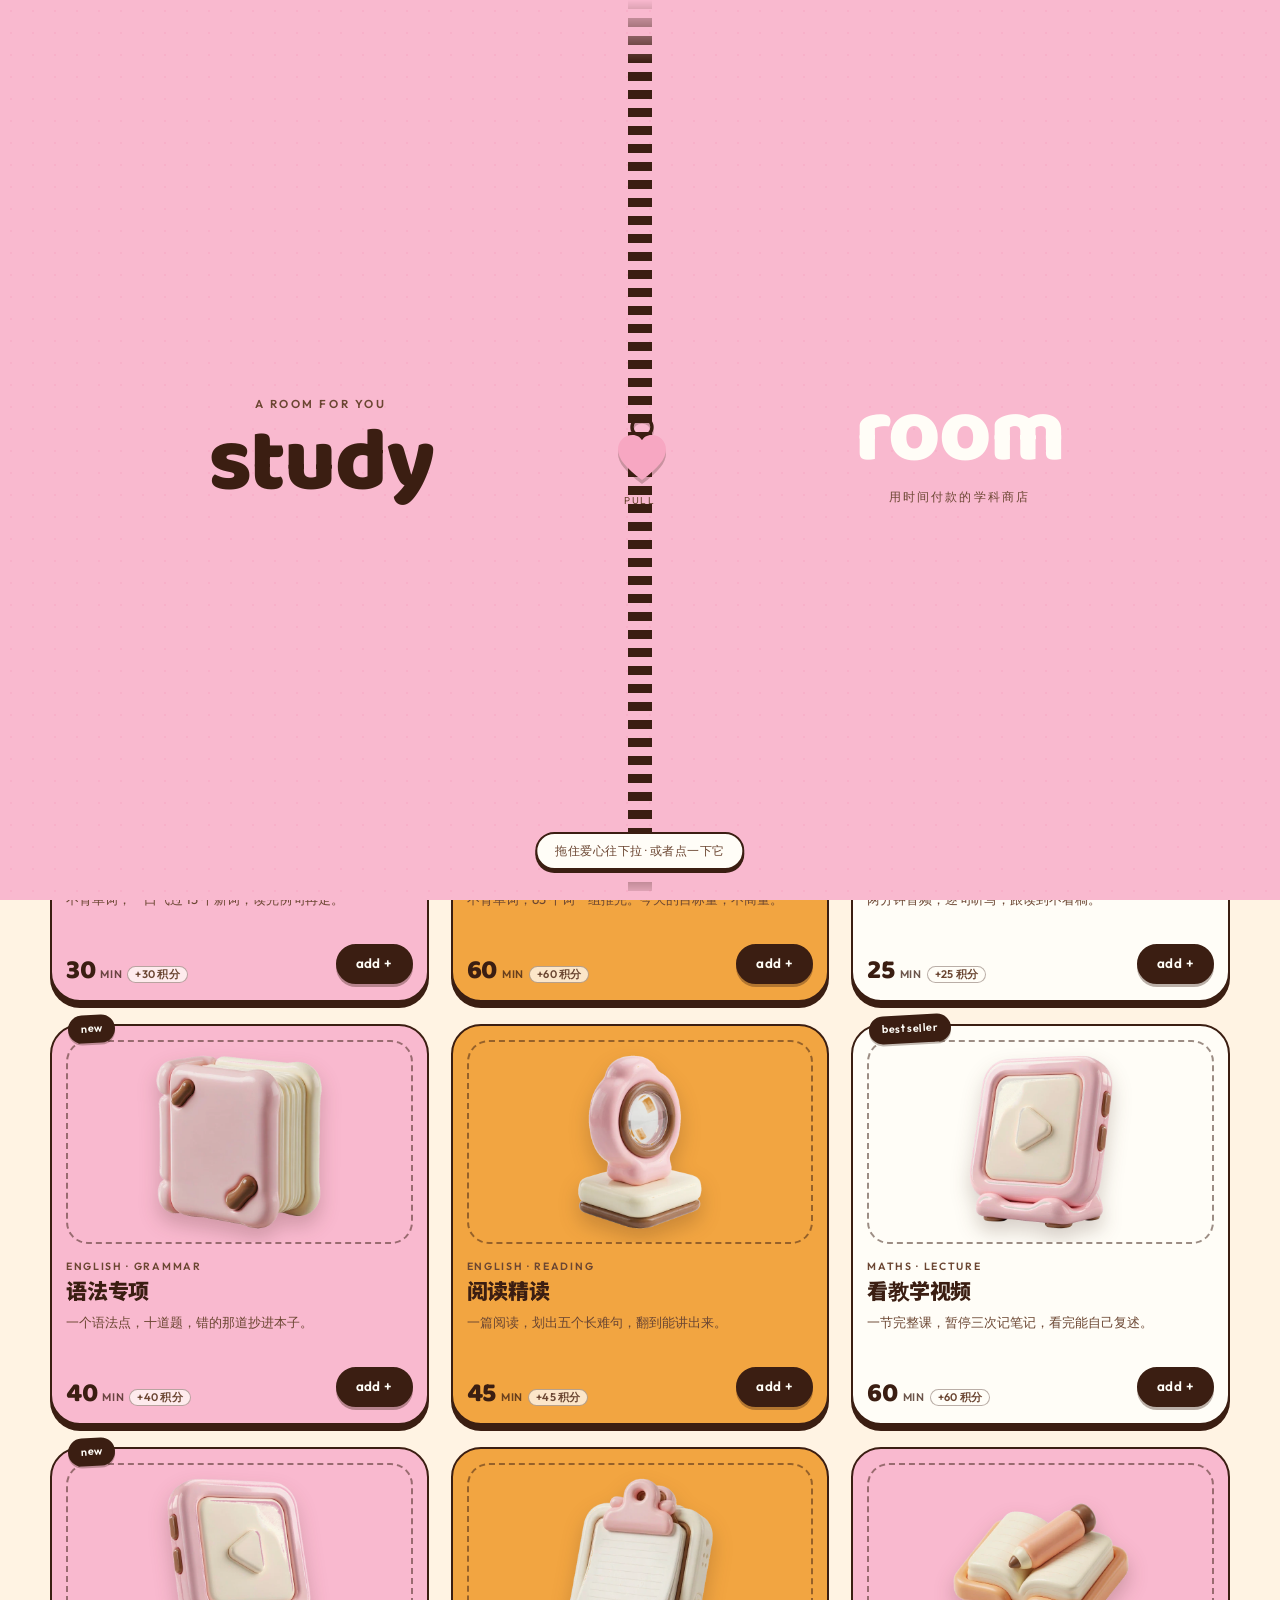
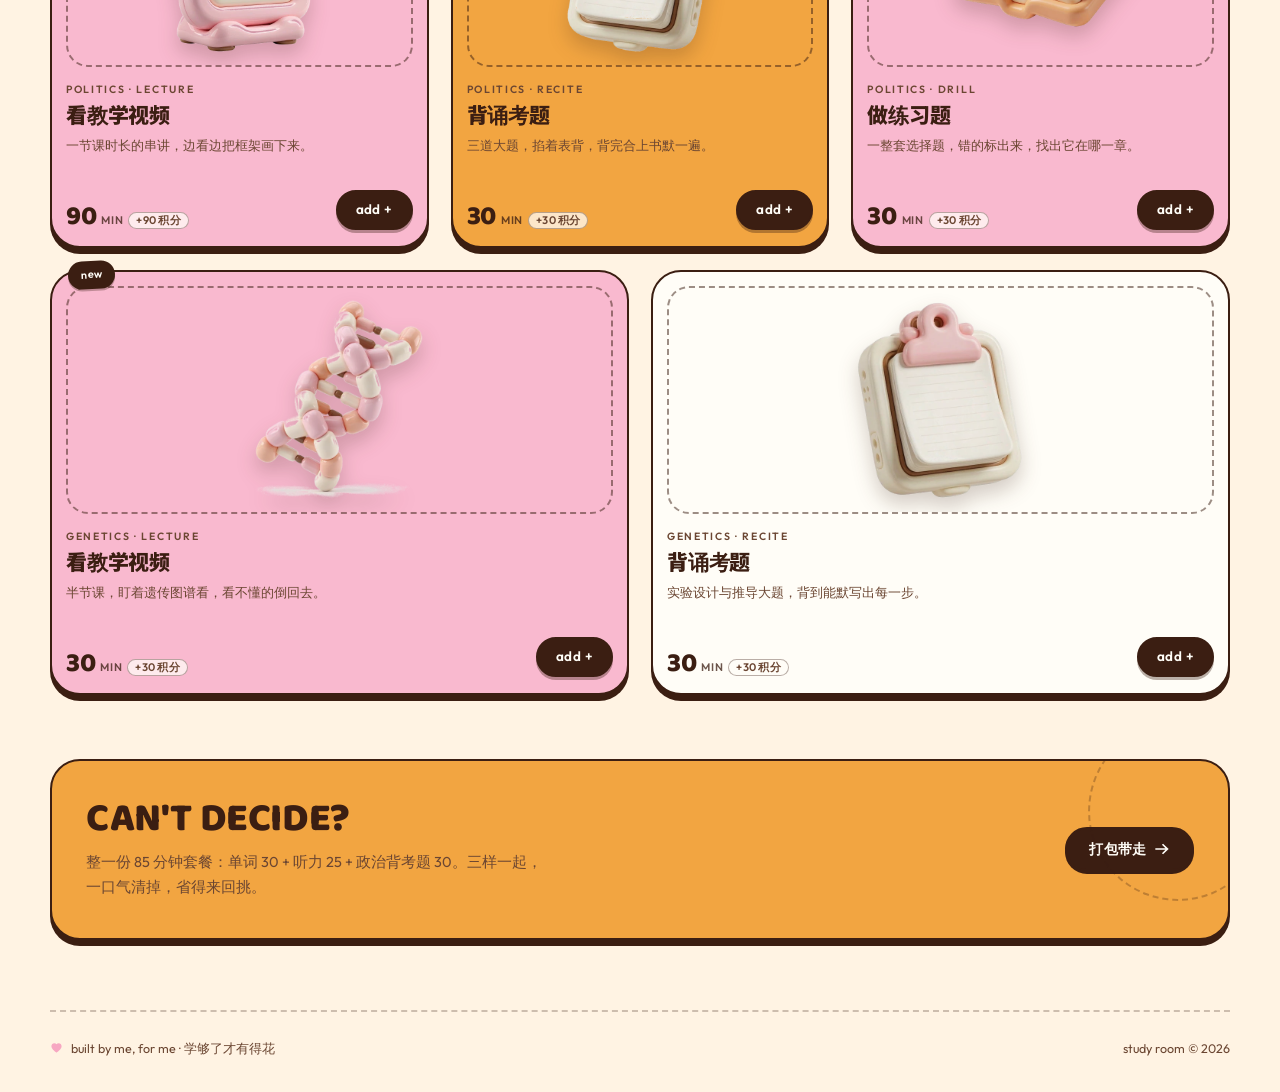
==== index.html @ 39ca140f "Swap catalog to politics and genetics, maths becomes a 60min lecture, new voucher prices" ====
<!DOCTYPE html>
<html lang="zh-CN">
<head>
<meta charset="UTF-8">
<meta name="viewport" content="width=device-width, initial-scale=1">
<title>study room · 学科商店</title>
<meta name="description" content="用学习时间付款的学科商店。挑一个模块，学够它，换积分，换奶茶。">
<meta name="robots" content="noindex, nofollow">
<meta name="theme-color" content="#F9B9CF">
<link rel="icon" href="favicon.ico">
<link rel="stylesheet" href="assets/shop.css">
</head>
<body data-page="shop">

<!-- ============ 拉开入场 ============ -->
<div class="intro" id="intro">
  <div class="intro__half intro__half--l">
    <div class="intro__face"></div>
    <div class="intro__mid">
      <p class="intro__kick">a room for you</p>
      <h2 class="intro__title"><span class="t-s">study</span></h2>
    </div>
    <span class="intro__teeth intro__teeth--l" aria-hidden="true"></span>
  </div>
  <div class="intro__half intro__half--r">
    <div class="intro__face"></div>
    <div class="intro__mid">
      <h2 class="intro__title"><em>room</em></h2>
      <p class="intro__sub">用时间付款的学科商店</p>
    </div>
    <span class="intro__teeth intro__teeth--r" aria-hidden="true"></span>
  </div>
  <button class="intro__pull" id="introPull" type="button" aria-label="拉开进入">
    <svg viewBox="0 0 56 76" fill="none" aria-hidden="true">
      <path class="pull__ring" d="M28 6c-6 0-10 4-10 9s4 9 10 9 10-4 10-9-4-9-10-9Z" stroke="currentColor" stroke-width="3.4"/>
      <path class="pull__heart" d="M28 68C12 56 4 47 4 37.5 4 29 10.5 23 18.5 23c4.6 0 8 2.4 9.5 5.2C29.5 25.4 32.9 23 37.5 23 45.5 23 52 29 52 37.5 52 47 44 56 28 68Z" fill="currentColor"/>
    </svg>
    <span class="intro__hint">pull</span>
  </button>
  <p class="intro__tip">拖住爱心往下拉 · 或者点一下它</p>
</div>

<svg width="0" height="0" style="position:absolute" aria-hidden="true">
  <symbol id="i-spark" viewBox="0 0 24 24">
    <path d="M12 0c.9 7.4 4.6 11.1 12 12-7.4.9-11.1 4.6-12 12-.9-7.4-4.6-11.1-12-12C7.4 11.1 11.1 7.4 12 0Z"/>
  </symbol>
  <symbol id="i-heart" viewBox="0 0 24 24">
    <path d="M12 21.2S2.6 15.4 2.6 9.5C2.6 6.4 5.1 4 8 4c1.7 0 3.1.8 4 2 .9-1.2 2.3-2 4-2 2.9 0 5.4 2.4 5.4 5.5 0 5.9-9.4 11.7-9.4 11.7Z"/>
  </symbol>
  <symbol id="i-arrow" viewBox="0 0 24 24">
    <path d="M13.6 4 22 12l-8.4 8-1.7-1.8 5.3-5H2v-2.4h15.2L11.9 5.8Z"/>
  </symbol>
</svg>

<!-- ============ 头图 ============ -->
<header class="hero">
  <div class="wrap hero__head">
    <p class="hero__kick">
      <svg viewBox="0 0 24 24"><use href="#i-spark"/></svg>
      open 24h · 只收时间
    </p>
    <h1>THE SHOP</h1>
    <p class="hero__cn">学 科 商 店</p>
    <p class="hero__sub">
      这里的标价不是钱，是<b>分钟</b>。挑一个模块，把你要学的时间付掉，
      计时达标，积分到账，再去换一杯奶茶。
    </p>
    <div class="hero__rules">
      <span class="rule"><b>1</b> 分钟 = <b>1</b> 积分 <span>·</span> 学多少换多少</span>
      <span class="rule">每超 <b>10</b> 分钟 <span>额外</span> <b>+5</b></span>
      <span class="rule"><span>兑</span> 奶茶 / 电影票 / 和 AI 聊天</span>
    </div>
  </div>
  <img class="hero__float hero__float--a" src="assets/shop/cards.webp" alt="" aria-hidden="true">
  <img class="hero__float hero__float--b" src="assets/shop/magnet.webp" alt="" aria-hidden="true">
  <img class="hero__float hero__float--c" src="assets/shop/headphones.webp" alt="" aria-hidden="true">
</header>
<div class="seam" aria-hidden="true"></div>

<!-- ============ 商店 ============ -->
<main class="shop wrap">
  <div class="shop__top">
    <div class="pills" id="pills"></div>
    <p class="shop__count" id="count"></p>
  </div>
  <div class="grid" id="grid"></div>

  <section class="boxup">
    <div>
      <h2>CAN'T DECIDE?</h2>
      <p>整一份 85 分钟套餐：单词 30 + 听力 25 + 政治背考题 30。三样一起，一口气清掉，省得来回挑。</p>
    </div>
    <div class="boxup__acts">
      <button class="btn btn--ink" id="bundle" type="button">
        打包带走
        <svg viewBox="0 0 24 24"><use href="#i-arrow"/></svg>
      </button>
    </div>
  </section>
</main>

<footer class="foot wrap">
  <span class="foot__l">
    <svg viewBox="0 0 24 24"><use href="#i-heart"/></svg>
    built by me, for me · 学够了才有得花
  </span>
  <span>study room © 2026</span>
</footer>

<script src="assets/data.js" defer></script>
<script src="assets/store.js" defer></script>
<script src="assets/intro.js" defer></script>
<script src="assets/ui.js" defer></script>
<script src="assets/shop.js" defer></script>
<script src="assets/timer.js" defer></script>
</body>
</html>
---- assets/shop.css ----
/* ==========================================================================
   study room · shop system
   参考语言：奶油纸面 + 糖霜粉 + 焦糖橙，深棕描边，硬投影，圆胖字体
   ========================================================================== */

/* ---------- fonts ---------- */
@font-face{font-family:'Baloo 2';font-style:normal;font-weight:700;font-display:swap;src:url('fonts/baloo-2-700-latin.woff2') format('woff2');}
@font-face{font-family:'Baloo 2';font-style:normal;font-weight:800;font-display:swap;src:url('fonts/baloo-2-800-latin.woff2') format('woff2');}
@font-face{font-family:'Outfit';font-style:normal;font-weight:300;font-display:swap;src:url('fonts/outfit-300-latin.woff2') format('woff2');}
@font-face{font-family:'Outfit';font-style:normal;font-weight:400;font-display:swap;src:url('fonts/outfit-400-latin.woff2') format('woff2');}
@font-face{font-family:'Outfit';font-style:normal;font-weight:500;font-display:swap;src:url('fonts/outfit-500-latin.woff2') format('woff2');}
@font-face{font-family:'Outfit';font-style:normal;font-weight:600;font-display:swap;src:url('fonts/outfit-600-latin.woff2') format('woff2');}
@font-face{font-family:'Outfit';font-style:normal;font-weight:700;font-display:swap;src:url('fonts/outfit-700-latin.woff2') format('woff2');}
/* 中文只用一份黑体：标题用，正文交给系统字体（PingFang / 雅黑），省 1MB */
@font-face{font-family:'SR SC';font-style:normal;font-weight:900;font-display:swap;src:url('fonts/sr-sc-900.woff2') format('woff2');}

/* ---------- tokens ---------- */
:root{
  --pink:#F9B9CF;
  --pink-2:#F7A7C2;
  --pink-pale:#FCE0E9;
  --paper:#FFF3E3;
  --cream:#FFFDF7;
  --orange:#F2A541;
  --orange-pale:#FBDDB0;
  --ink:#3B1E12;
  --ink-2:#6B4632;
  --ink-3:#96705A;
  --lime:#D9E86B;

  --bd:2.5px solid var(--ink);
  --r-lg:30px;
  --r-md:22px;
  --r-sm:14px;
  --r-pill:999px;

  --sh-1:0 4px 0 var(--ink);
  --sh-2:0 6px 0 var(--ink);
  --sh-3:0 10px 0 var(--ink);

  --f-title:'Baloo 2','SR SC',-apple-system,'PingFang SC','Microsoft YaHei',sans-serif;
  --f-ui:'Outfit',-apple-system,'PingFang SC','Hiragino Sans GB','Microsoft YaHei',sans-serif;
  --f-cn:'SR SC',-apple-system,'PingFang SC','Microsoft YaHei',sans-serif;

  --ease:cubic-bezier(.2,.9,.3,1.05);
  --ease-out:cubic-bezier(.16,1,.3,1);
}

*,*::before,*::after{box-sizing:border-box}
html{scroll-behavior:smooth}
body{
  margin:0;background:var(--paper);color:var(--ink);
  font-family:var(--f-ui);font-size:16px;line-height:1.6;
  -webkit-font-smoothing:antialiased;
  text-wrap:pretty;
  overflow-x:hidden;
}
img{display:block;max-width:100%}
a{color:inherit;text-decoration:none}
button{font:inherit;color:inherit;border:0;background:none;cursor:pointer}
::selection{background:var(--pink);color:var(--ink)}
h1,h2,h3,h4,p{margin:0}
ul{margin:0;padding:0;list-style:none}

.wrap{width:min(1180px,calc(100% - 40px));margin-inline:auto}
.sr-only{position:absolute;width:1px;height:1px;overflow:hidden;clip:rect(0 0 0 0)}

/* ==========================================================================
   nav
   ========================================================================== */
.nav{
  position:sticky;top:14px;z-index:80;
  width:min(1180px,calc(100% - 32px));margin:14px auto 0;
  display:grid;grid-template-columns:1fr auto 1fr;align-items:center;gap:16px;
  padding:9px 12px 9px 22px;
  background:var(--cream);border:var(--bd);border-radius:var(--r-pill);
  box-shadow:var(--sh-1);
}
.nav__l,.nav__r{display:flex;align-items:center;gap:6px}
.nav__r{justify-content:flex-end;gap:10px}
.nav__link{
  position:relative;padding:7px 13px;border-radius:var(--r-pill);
  font-size:14px;font-weight:500;letter-spacing:.01em;color:var(--ink-2);
  transition:background .18s,color .18s,transform .18s;
}
.nav__link:hover{color:var(--ink);background:var(--pink-pale)}
.nav__link.is-on{color:var(--ink);background:var(--ink);color:var(--cream);font-weight:600}
.nav__link.is-on::before{
  content:'';width:6px;height:6px;border-radius:50%;background:var(--pink);
  position:absolute;left:6px;top:50%;transform:translateY(-50%);
}
.nav__link.is-on{padding-left:20px}

.logo{
  font-family:var(--f-title);font-weight:800;font-size:25px;letter-spacing:-.01em;
  display:flex;align-items:baseline;gap:1px;white-space:nowrap;
}
.logo i{font-style:normal;color:var(--pink-2)}
.logo b{
  font-family:var(--f-ui);font-weight:600;font-size:10px;letter-spacing:.18em;
  text-transform:uppercase;color:var(--ink-3);margin-left:7px;align-self:center;
}

.pts-chip{
  display:flex;align-items:center;gap:7px;height:38px;padding:0 15px 0 11px;
  background:var(--pink-pale);border:2px solid var(--ink);border-radius:var(--r-pill);
  font-size:13px;font-weight:600;white-space:nowrap;
}
.pts-chip b{font-family:var(--f-title);font-weight:800;font-size:17px;letter-spacing:0}
.pts-chip svg{width:15px;height:15px;fill:var(--ink)}

.cart-btn{
  position:relative;width:44px;height:44px;border-radius:50%;
  background:var(--orange);border:2px solid var(--ink);box-shadow:0 3px 0 var(--ink);
  display:grid;place-items:center;transition:transform .16s,box-shadow .16s;
}
.cart-btn:hover{transform:translateY(-2px);box-shadow:0 5px 0 var(--ink)}
.cart-btn:active{transform:translateY(2px);box-shadow:0 1px 0 var(--ink)}
.cart-btn svg{width:20px;height:20px;fill:var(--ink)}
.cart-btn__dot{
  position:absolute;top:-5px;right:-5px;min-width:20px;height:20px;padding:0 5px;
  border-radius:var(--r-pill);background:var(--pink);border:2px solid var(--ink);
  font-size:11px;font-weight:700;line-height:16px;text-align:center;
  transform:scale(0);transition:transform .25s var(--ease);
}
.cart-btn__dot.on{transform:scale(1)}

/* ==========================================================================
   buttons
   ========================================================================== */
.btn{
  display:inline-flex;align-items:center;justify-content:center;gap:8px;
  height:44px;padding:0 22px;border-radius:var(--r-pill);
  border:2px solid var(--ink);background:var(--cream);color:var(--ink);
  font-size:14px;font-weight:600;letter-spacing:.01em;white-space:nowrap;
  box-shadow:0 3px 0 var(--ink);
  transition:transform .16s var(--ease),box-shadow .16s var(--ease),background .16s;
}
.btn:hover{transform:translateY(-2px);box-shadow:0 5px 0 var(--ink)}
.btn:active{transform:translateY(2px);box-shadow:0 1px 0 var(--ink)}
.btn--ink{background:var(--ink);color:var(--cream)}
.btn--pink{background:var(--pink)}
.btn--orange{background:var(--orange)}
.btn--wide{width:100%}
.btn:disabled{opacity:.45;pointer-events:none}
.btn svg{width:16px;height:16px;fill:currentColor}

/* ==========================================================================
   hero
   ========================================================================== */
.hero{
  position:relative;margin-top:0;padding:46px 0 0;
  background:var(--pink);overflow:hidden;isolation:isolate;
}
.hero::before{
  content:'';position:absolute;inset:0;z-index:-1;
  background-image:radial-gradient(var(--pink-2) 1.4px,transparent 1.4px);
  background-size:22px 22px;opacity:.55;
  mask-image:radial-gradient(120% 90% at 50% 40%,#000 20%,transparent 78%);
}
.hero__kick{
  display:inline-flex;align-items:center;gap:8px;
  padding:7px 16px;border-radius:var(--r-pill);background:var(--cream);
  border:2px solid var(--ink);font-size:12px;font-weight:600;letter-spacing:.06em;
  text-transform:uppercase;transform:rotate(-2deg);margin-bottom:18px;
}
.hero__kick svg{width:13px;height:13px;fill:var(--pink-2)}
.hero__head{text-align:center;position:relative;z-index:2}
.hero h1{
  font-family:var(--f-title);font-weight:800;
  font-size:clamp(56px,9.6vw,138px);line-height:.86;letter-spacing:-.025em;
  color:var(--ink);
}
.hero__cn{
  font-family:var(--f-cn);font-weight:900;font-size:clamp(19px,2.4vw,26px);
  letter-spacing:.16em;margin-top:6px;
}
.hero__sub{
  max-width:520px;margin:16px auto 0;font-size:14.5px;line-height:1.8;color:var(--ink-2);
  word-break:keep-all;
}
.hero__sub b{color:var(--ink);font-weight:600}
.hero__rules{
  display:flex;justify-content:center;gap:9px;flex-wrap:wrap;margin-top:20px;
}
.rule{
  display:flex;align-items:center;gap:8px;padding:9px 16px;
  background:var(--cream);border:2px solid var(--ink);border-radius:var(--r-pill);
  font-size:12.5px;font-weight:500;box-shadow:0 3px 0 var(--ink);
}
.rule b{font-family:var(--f-title);font-weight:800;font-size:15px}
.rule span{color:var(--ink-3)}

.hero__float{
  position:absolute;z-index:1;pointer-events:none;
  filter:drop-shadow(0 14px 18px rgba(59,30,18,.18));
  animation:floaty 7s ease-in-out infinite;
}
.hero__float--a{width:clamp(96px,11vw,150px);left:4%;top:26%;transform:rotate(-13deg)}
.hero__float--b{width:clamp(84px,9.5vw,128px);right:3.5%;top:18%;transform:rotate(11deg);animation-delay:-2.4s}
.hero__float--c{width:clamp(66px,7vw,96px);right:13%;bottom:16%;transform:rotate(-7deg);animation-delay:-4.2s}
@keyframes floaty{0%,100%{translate:0 0}50%{translate:0 -14px}}

/* 扇贝分隔 */
.seam{position:relative;height:38px;background:var(--pink)}
.seam::after{
  content:'';position:absolute;left:0;right:0;bottom:-1px;height:38px;
  background:radial-gradient(circle 26px at 26px 26px,var(--paper) 97%,transparent 100%) 0 0/52px 52px repeat-x;
}

/* ==========================================================================
   shop section
   ========================================================================== */
.shop{padding:8px 0 0}
.shop__top{
  display:flex;align-items:center;justify-content:space-between;gap:20px;
  flex-wrap:wrap;margin:22px 0 26px;
}
.pills{display:flex;gap:9px;flex-wrap:wrap}
.pill{
  height:38px;padding:0 17px;border-radius:var(--r-pill);
  border:2px solid var(--ink);background:var(--cream);
  font-size:13px;font-weight:500;letter-spacing:.02em;
  box-shadow:0 2px 0 var(--ink);
  transition:transform .15s,box-shadow .15s,background .15s,color .15s;
}
.pill:hover{transform:translateY(-2px);box-shadow:0 4px 0 var(--ink)}
.pill.is-on{background:var(--ink);color:var(--cream);font-weight:600}
.shop__count{font-size:12.5px;color:var(--ink-3);letter-spacing:.04em}
.shop__count b{color:var(--ink);font-weight:600}

.grid{
  display:grid;grid-template-columns:repeat(6,1fr);gap:22px;
}
.crate{grid-column:span 2}
.crate.is-wide{grid-column:span 3}
.crate.is-wide .crate__box{height:228px}
.crate.is-wide .crate__box img{width:214px;height:214px}

/* ---------- card ---------- */
.crate{
  --c:var(--cream);
  position:relative;display:flex;flex-direction:column;
  background:var(--c);border:var(--bd);border-radius:var(--r-lg);
  box-shadow:var(--sh-2);
  padding:14px 14px 16px;
  transition:transform .22s var(--ease),box-shadow .22s var(--ease);
}
.crate:hover{transform:translateY(-5px);box-shadow:var(--sh-3)}
.crate[data-theme="pink"]{--c:var(--pink)}
.crate[data-theme="orange"]{--c:var(--orange)}
.crate[data-theme="cream"]{--c:var(--cream)}

.crate__tag{
  position:absolute;top:-11px;left:16px;z-index:3;
  padding:5px 13px;border-radius:var(--r-pill);
  background:var(--ink);color:var(--cream);
  font-size:11px;font-weight:600;letter-spacing:.04em;
  transform:rotate(-3deg);box-shadow:0 2px 0 rgba(59,30,18,.3);
}
.crate__tag:empty{display:none}

.crate__box{
  position:relative;height:204px;border-radius:var(--r-md);
  border:2px dashed rgba(59,30,18,.5);
  display:grid;place-items:center;overflow:hidden;
}
.crate__box img{
  width:190px;height:190px;object-fit:contain;
  filter:drop-shadow(0 10px 10px rgba(59,30,18,.22));
  transition:transform .35s var(--ease);
}
.crate__box img.is-flip{transform:scaleX(-1)}
.crate:hover .crate__box img{transform:scale(1.06) rotate(-2deg)}
.crate:hover .crate__box img.is-flip{transform:scaleX(-1) scale(1.06) rotate(2deg)}

.crate__cat{
  margin-top:14px;font-size:10.5px;font-weight:600;letter-spacing:.16em;
  text-transform:uppercase;color:var(--ink-2);opacity:1;
}
.crate__name{
  font-family:var(--f-cn);font-weight:900;font-size:21px;letter-spacing:-.01em;
  margin-top:3px;line-height:1.25;
}
.crate__desc{
  margin-top:7px;font-size:13px;line-height:1.7;color:var(--ink-2);
  min-height:42px;
}
.crate__foot{
  margin-top:auto;padding-top:14px;
  display:flex;align-items:flex-end;justify-content:space-between;gap:10px;
}
.price{display:flex;align-items:baseline;gap:5px;line-height:1}
.price b{font-family:var(--f-title);font-weight:800;font-size:27px;letter-spacing:-.01em}
.price small{font-size:11px;font-weight:600;letter-spacing:.06em;text-transform:uppercase;opacity:.75}
.price__pts{
  display:block;margin-top:5px;font-size:11px;font-weight:600;color:var(--ink-2);
  letter-spacing:.02em;
}
.price__pts i{
  font-style:normal;display:inline-block;padding:2px 7px;border-radius:var(--r-pill);
  background:rgba(255,253,247,.75);border:1.5px solid rgba(59,30,18,.35);
}
.add{
  height:40px;padding:0 18px;border-radius:var(--r-pill);
  background:var(--ink);color:var(--cream);
  font-size:13.5px;font-weight:600;letter-spacing:.03em;
  border:2px solid var(--ink);box-shadow:0 3px 0 rgba(59,30,18,.35);
  transition:transform .15s,background .15s,color .15s,box-shadow .15s;
}
.add:hover{transform:translateY(-2px);background:var(--cream);color:var(--ink);box-shadow:0 5px 0 rgba(59,30,18,.35)}
.add:active{transform:translateY(1px);box-shadow:0 1px 0 rgba(59,30,18,.35)}
.add.is-on{background:var(--cream);color:var(--ink);border-style:dashed}
.crate.is-in{outline:3px solid var(--ink);outline-offset:3px}

/* 已在进行 */
.crate__lock{
  position:absolute;inset:0;z-index:4;border-radius:var(--r-lg);
  background:rgba(255,243,227,.78);backdrop-filter:blur(2px);
  display:grid;place-items:center;text-align:center;padding:20px;
  font-size:12.5px;font-weight:600;color:var(--ink-2);
}
.crate__lock span{
  display:block;font-family:var(--f-cn);font-weight:900;font-size:15px;color:var(--ink);margin-bottom:4px;
}
.crate__lock a{text-decoration:underline;text-underline-offset:3px}

/* ==========================================================================
   build a box
   ========================================================================== */
.boxup{
  margin:64px auto 0;padding:38px 34px;
  background:var(--orange);border:var(--bd);border-radius:var(--r-lg);
  box-shadow:var(--sh-2);
  display:flex;align-items:center;justify-content:space-between;gap:28px;flex-wrap:wrap;
  position:relative;overflow:hidden;
}
.boxup::after{
  content:'';position:absolute;right:-40px;top:-40px;width:180px;height:180px;
  border-radius:50%;border:2px dashed rgba(59,30,18,.28);
}
.boxup h2{
  font-family:var(--f-title);font-weight:800;font-size:clamp(28px,3.6vw,40px);
  line-height:1;letter-spacing:-.01em;
}
.boxup p{margin-top:10px;font-size:14.5px;line-height:1.75;color:var(--ink-2);max-width:470px}
.boxup__acts{display:flex;gap:10px;flex-wrap:wrap}

/* ==========================================================================
   cart drawer
   ========================================================================== */
.scrim{
  position:fixed;inset:0;z-index:90;background:rgba(59,30,18,.32);
  opacity:0;pointer-events:none;transition:opacity .3s;
  backdrop-filter:blur(2px);
}
.scrim.on{opacity:1;pointer-events:auto}

.drawer{
  position:fixed;top:0;right:0;bottom:0;z-index:95;
  width:min(430px,100%);background:var(--paper);
  border-left:var(--bd);box-shadow:-10px 0 0 rgba(59,30,18,.12);
  transform:translateX(102%);transition:transform .42s var(--ease-out);
  display:flex;flex-direction:column;
}
.drawer.on{transform:none}
.drawer__head{
  display:flex;align-items:center;justify-content:space-between;
  padding:20px 22px;border-bottom:2px dashed rgba(59,30,18,.3);
}
.drawer__head h3{
  font-family:var(--f-cn);font-weight:900;font-size:19px;letter-spacing:.02em;
}
.drawer__head .x{
  width:36px;height:36px;border-radius:50%;border:2px solid var(--ink);
  display:grid;place-items:center;background:var(--cream);
}
.drawer__head .x svg{width:14px;height:14px;fill:var(--ink)}
.drawer__body{flex:1;overflow:auto;padding:18px 22px}
.drawer__foot{
  padding:18px 22px 22px;border-top:2px dashed rgba(59,30,18,.3);
  background:var(--cream);
}

.ci{
  display:grid;grid-template-columns:64px 1fr auto;gap:13px;align-items:center;
  padding:12px;margin-bottom:10px;
  background:var(--cream);border:2px solid var(--ink);border-radius:18px;
}
.ci__img{
  width:64px;height:64px;border-radius:14px;display:grid;place-items:center;
  background:var(--pink-pale);border:1.5px dashed rgba(59,30,18,.35);
}
.ci__img img{width:52px;height:52px;object-fit:contain}
.ci__nm{font-family:var(--f-cn);font-weight:700;font-size:14.5px;line-height:1.3}
.ci__meta{font-size:11.5px;color:var(--ink-3);margin-top:3px;letter-spacing:.02em}
.ci__rm{
  width:30px;height:30px;border-radius:50%;border:1.5px solid var(--ink);
  display:grid;place-items:center;font-size:14px;line-height:1;
  background:transparent;color:var(--ink-2);
  transition:background .15s,color .15s;
}
.ci__rm:hover{background:var(--ink);color:var(--cream)}

.sum{display:flex;justify-content:space-between;align-items:baseline;font-size:13px;color:var(--ink-2);margin-bottom:8px}
.sum b{font-family:var(--f-title);font-weight:800;font-size:18px;color:var(--ink)}
.sum--big{margin:12px 0 16px;padding-top:12px;border-top:1.5px dashed rgba(59,30,18,.3)}
.sum--big b{font-size:26px}

/* 支付中 */
.paying{text-align:center;padding:26px 0}
.paying__ring{
  width:64px;height:64px;margin:0 auto 18px;border-radius:50%;
  border:4px solid var(--pink-pale);border-top-color:var(--ink);
  animation:spin .8s linear infinite;
}
@keyframes spin{to{transform:rotate(360deg)}}
.paying p{font-size:13.5px;color:var(--ink-2)}
.paying b{font-family:var(--f-title);font-weight:800}

.empty{text-align:center;padding:46px 10px;color:var(--ink-3)}
.empty p{font-size:13.5px;line-height:1.8}
.empty__face{
  width:86px;height:86px;margin:0 auto 16px;border-radius:50%;
  background:var(--pink-pale);border:2px dashed rgba(59,30,18,.35);
  display:grid;place-items:center;font-family:var(--f-title);font-weight:800;font-size:32px;
}

/* ==========================================================================
   desk
   ========================================================================== */
.desk{padding:34px 0 0}
.desk__head{display:flex;align-items:flex-end;justify-content:space-between;gap:24px;flex-wrap:wrap;margin-bottom:26px}
.desk__head h1{
  font-family:var(--f-title);font-weight:800;font-size:clamp(38px,5.4vw,64px);
  line-height:.92;letter-spacing:-.02em;
}
.desk__head h1 em{font-style:normal;display:block;font-family:var(--f-cn);font-weight:900;font-size:15px;letter-spacing:.1em;margin-top:8px;color:var(--ink-2)}
.desk__head p{font-size:13.5px;color:var(--ink-2);max-width:330px;line-height:1.7}

.stats{display:grid;grid-template-columns:repeat(3,1fr);gap:14px;margin-bottom:26px}
.stat{
  padding:16px 18px;border:var(--bd);border-radius:var(--r-md);
  background:var(--cream);box-shadow:var(--sh-1);
}
.stat--pink{background:var(--pink)}
.stat--orange{background:var(--orange)}
.stat__k{font-size:11px;font-weight:600;letter-spacing:.12em;text-transform:uppercase;color:var(--ink-2)}
.stat__v{font-family:var(--f-title);font-weight:800;font-size:34px;line-height:1;margin-top:6px}
.stat__v small{font-size:13px;font-weight:600;letter-spacing:.04em;margin-left:3px}

.task{
  border:var(--bd);border-radius:var(--r-lg);background:var(--cream);
  box-shadow:var(--sh-2);padding:22px;margin-bottom:18px;
  display:grid;grid-template-columns:186px 1fr;gap:26px;align-items:center;
}
.task.is-done{background:var(--lime);}
.task__ring{position:relative;width:186px;height:186px;display:grid;place-items:center}
.task__ring svg{position:absolute;inset:0;width:100%;height:100%;transform:rotate(-90deg)}
.ring__bg{fill:none;stroke:rgba(59,30,18,.12);stroke-width:9}
.ring__fg{fill:none;stroke:var(--ink);stroke-width:9;stroke-linecap:round;transition:stroke-dashoffset .35s linear,stroke .3s}
.task.is-reached .ring__fg{stroke:#3F7B3A}
.task__clock{
  text-align:center;font-family:var(--f-title);font-weight:800;font-size:34px;
  line-height:1;letter-spacing:-.01em;position:relative;z-index:2;
}
.task__clock small{
  display:block;font-family:var(--f-ui);font-weight:500;font-size:10.5px;
  letter-spacing:.14em;text-transform:uppercase;color:var(--ink-3);margin-top:6px;
}
.task__body h3{
  font-family:var(--f-cn);font-weight:900;font-size:24px;letter-spacing:-.01em;
  display:flex;align-items:center;gap:10px;flex-wrap:wrap;
}
.task__body .cat{
  font-family:var(--f-ui);font-size:10.5px;font-weight:600;letter-spacing:.14em;
  text-transform:uppercase;padding:3px 9px;border-radius:var(--r-pill);
  background:var(--pink-pale);border:1.5px solid rgba(59,30,18,.35);color:var(--ink-2);
}
.task__target{margin-top:7px;font-size:13px;color:var(--ink-2)}
.task__target b{font-family:var(--f-title);font-weight:800;font-size:15px;color:var(--ink)}
.task__bar{
  height:9px;border-radius:var(--r-pill);background:rgba(59,30,18,.12);
  margin-top:14px;overflow:hidden;position:relative;
}
.task__bar i{
  position:absolute;inset:0 auto 0 0;width:0;border-radius:var(--r-pill);
  background:var(--ink);transition:width .35s linear,background .3s;
}
.task.is-reached .task__bar i{background:#3F7B3A}
.task__acts{display:flex;gap:9px;margin-top:16px;flex-wrap:wrap;align-items:center}
.task__nums{display:grid;grid-template-columns:repeat(4,minmax(0,1fr));gap:10px;margin-top:14px;max-width:420px}
.task__nums div{border-left:2px solid rgba(59,30,18,.18);padding-left:12px}
.task__nums div:first-child{border-left:0;padding-left:0}
.task__nums dt{font-size:10.5px;font-weight:600;letter-spacing:.1em;text-transform:uppercase;color:var(--ink-3)}
.task__nums dd{margin:2px 0 0;font-family:var(--f-title);font-weight:800;font-size:19px;line-height:1}
.task__note{font-size:12px;color:var(--ink-3);margin-left:2px}

.task__done-badge{
  display:inline-flex;align-items:center;gap:6px;padding:5px 12px;border-radius:var(--r-pill);
  background:var(--ink);color:var(--cream);font-size:11.5px;font-weight:600;
}

.hist{margin-top:34px}
.hist__head{display:flex;align-items:baseline;justify-content:space-between;margin-bottom:14px}
.hist__head h2{font-family:var(--f-cn);font-weight:900;font-size:19px;letter-spacing:.02em}
.hist__head span{font-size:12px;color:var(--ink-3)}
.hrow{
  display:grid;grid-template-columns:1fr auto auto;gap:16px;align-items:center;
  padding:13px 16px;border-bottom:1.5px dashed rgba(59,30,18,.22);font-size:13.5px;
}
.hrow:last-child{border-bottom:0}
.hrow__nm{font-family:var(--f-cn);font-weight:600}
.hrow__meta{font-size:11.5px;color:var(--ink-3);margin-top:2px}
.hrow__pts{font-family:var(--f-title);font-weight:800;font-size:16px}

/* ==========================================================================
   rewards
   ========================================================================== */
.rw{padding:34px 0 0}
.rw__head{text-align:center;margin-bottom:32px}
.rw__head h1{
  font-family:var(--f-title);font-weight:800;font-size:clamp(40px,6.4vw,80px);
  line-height:.9;letter-spacing:-.02em;
}
.rw__head p{margin-top:12px;font-size:14px;color:var(--ink-2)}
.rw__head .pts-big{
  display:inline-flex;align-items:center;gap:10px;margin-top:18px;
  padding:10px 22px;border-radius:var(--r-pill);background:var(--pink);
  border:var(--bd);box-shadow:var(--sh-1);font-size:13px;font-weight:600;
}
.rw__head .pts-big b{font-family:var(--f-title);font-weight:800;font-size:24px}

.tickets{display:grid;grid-template-columns:repeat(2,1fr);gap:22px}
.ticket{
  position:relative;display:grid;grid-template-columns:1fr auto;
  background:var(--cream);border:var(--bd);border-radius:24px;
  box-shadow:var(--sh-2);overflow:hidden;
  transition:transform .2s var(--ease),box-shadow .2s var(--ease);
}
.ticket:hover{transform:translateY(-4px);box-shadow:var(--sh-3)}
.ticket::before,.ticket::after{
  content:'';position:absolute;left:calc(100% - 148px);width:22px;height:22px;
  border-radius:50%;background:var(--paper);border:2px solid var(--ink);z-index:2;
}
.ticket::before{top:-13px}
.ticket::after{bottom:-13px}
.ticket__l{padding:20px 22px 20px 24px;display:flex;flex-direction:column;justify-content:center}
.ticket__en{
  font-family:var(--f-title);font-weight:800;font-size:11px;letter-spacing:.18em;
  text-transform:uppercase;color:var(--ink-3);
}
.ticket__nm{font-family:var(--f-cn);font-weight:900;font-size:22px;margin-top:4px;letter-spacing:.01em}
.ticket__desc{font-size:13px;color:var(--ink-2);margin-top:6px;line-height:1.65}
.ticket__r{
  width:148px;border-left:2px dashed rgba(59,30,18,.45);
  display:flex;flex-direction:column;align-items:center;justify-content:center;gap:8px;
  padding:14px 10px;background:var(--pink-pale);
}
.ticket__cost{font-family:var(--f-title);font-weight:800;font-size:27px;line-height:1}
.ticket__cost small{display:block;font-family:var(--f-ui);font-size:10px;font-weight:600;letter-spacing:.14em;text-transform:uppercase;color:var(--ink-3);margin-top:4px}
.ticket__btn{
  height:34px;padding:0 15px;border-radius:var(--r-pill);border:2px solid var(--ink);
  background:var(--cream);font-size:12px;font-weight:600;box-shadow:0 2px 0 var(--ink);
  transition:transform .15s,box-shadow .15s,background .15s;
}
.ticket__btn:hover{transform:translateY(-2px);box-shadow:0 4px 0 var(--ink)}
.ticket__btn:disabled{opacity:.4;pointer-events:none;box-shadow:none}
.ticket.is-owned{background:var(--lime)}
.ticket.is-owned .ticket__r{background:rgba(255,253,247,.6)}

.wallet{margin-top:46px}
.wallet h2{font-family:var(--f-cn);font-weight:900;font-size:19px;margin-bottom:14px}
.wchip{
  display:inline-flex;align-items:center;gap:9px;margin:0 9px 9px 0;
  padding:9px 16px;border-radius:var(--r-pill);background:var(--cream);
  border:2px solid var(--ink);font-size:13px;font-weight:500;
}
.wchip b{font-family:var(--f-cn);font-weight:700}
.wchip i{font-style:normal;font-size:11px;color:var(--ink-3)}

/* ==========================================================================
   floating timer
   ========================================================================== */
.pop{
  position:fixed;right:20px;bottom:20px;z-index:85;
  display:flex;align-items:center;gap:12px;
  padding:9px 18px 9px 9px;border-radius:var(--r-pill);
  background:var(--cream);border:var(--bd);box-shadow:var(--sh-2);
  opacity:0;transform:translateY(20px) scale(.9);pointer-events:none;
  transition:opacity .35s var(--ease),transform .35s var(--ease);
}
.pop.on{opacity:1;transform:none;pointer-events:auto}
.pop:hover{transform:translateY(-3px)}
.pop__ring{position:relative;width:50px;height:50px;display:grid;place-items:center;flex:none}
.pop__ring svg{position:absolute;inset:0;width:100%;height:100%;transform:rotate(-90deg)}
.pop__ring .ring__bg{stroke-width:5}
.pop__ring .ring__fg{stroke-width:5}
.pop__t{font-family:var(--f-title);font-weight:800;font-size:13px;line-height:1;position:relative;z-index:2}
.pop__txt{line-height:1.25}
.pop__txt b{display:block;font-family:var(--f-cn);font-weight:700;font-size:13px;max-width:150px;overflow:hidden;text-overflow:ellipsis;white-space:nowrap}
.pop__txt small{font-size:11px;color:var(--ink-3)}
.pop.is-live .pop__txt small{color:#3F7B3A;font-weight:600}

/* ==========================================================================
   footer
   ========================================================================== */
.foot{
  margin-top:70px;padding:26px 0 34px;border-top:2px dashed rgba(59,30,18,.25);
  display:flex;align-items:center;justify-content:space-between;gap:16px;flex-wrap:wrap;
  font-size:12.5px;color:var(--ink-2);
}
.foot__l{display:flex;align-items:center;gap:8px}
.foot svg{width:13px;height:13px;fill:var(--pink-2)}

/* ==========================================================================
   intro (拉链)
   ========================================================================== */
.intro{
  --zip:0;
  position:fixed;inset:0;z-index:200;overflow:hidden;
  background:transparent;
}
.intro__half{position:absolute;top:0;bottom:0;width:calc(50% + 1px);overflow:hidden;will-change:transform}
.intro__half--l{left:0;transform:translateX(calc(var(--zip,0) * -100%))}
.intro__half--r{right:0;transform:translateX(calc(var(--zip,0) * 100%))}
.intro__face{position:absolute;top:0;bottom:0;width:100%;background:var(--pink)}
.intro__half--l .intro__face{left:0}
.intro__half--r .intro__face{right:0}
.intro__face::after{
  content:'';position:absolute;inset:0;
  background-image:radial-gradient(var(--pink-2) 1.4px,transparent 1.4px);
  background-size:22px 22px;opacity:.5;
}
.intro__mid{
  position:absolute;top:50%;transform:translateY(-50%);
  text-align:center;width:100%;padding:0 20px;
}
.intro__half--l .intro__mid{right:0;width:calc(100% - 0px)}
.intro__half--r .intro__mid{left:0}
.intro__kick{
  font-size:11.5px;font-weight:600;letter-spacing:.22em;text-transform:uppercase;
  color:var(--ink-2);margin-bottom:10px;
}
.intro__title{
  font-family:var(--f-title);font-weight:800;font-size:clamp(46px,7vw,96px);
  line-height:.9;letter-spacing:-.02em;
}
.intro__title em{font-style:normal;color:var(--cream)}
.intro__half--l .intro__mid .t-s{color:var(--ink)}
.intro__sub{margin-top:12px;font-size:12px;letter-spacing:.18em;color:var(--ink-2)}
.intro__teeth{
  position:absolute;top:0;bottom:0;width:13px;z-index:3;pointer-events:none;
  background:repeating-linear-gradient(to bottom,var(--ink) 0 9px,transparent 9px 18px);
  mask-image:linear-gradient(to bottom,transparent,#000 7%,#000 93%,transparent);
}
.intro__teeth--l{right:0}
.intro__teeth--r{left:0}
.intro__pull{
  position:absolute;left:50%;top:50%;transform:translate(-50%,-50%);z-index:4;
  width:64px;height:86px;color:var(--ink);
  display:grid;place-items:center;
  touch-action:none;cursor:grab;
  transition:transform .2s var(--ease);
}
.intro__pull:active{cursor:grabbing}
.intro__pull svg{width:56px;height:76px;filter:drop-shadow(0 4px 0 rgba(59,30,18,.25))}
.intro__pull .pull__heart{color:var(--pink-2)}
.intro__hint{
  position:absolute;bottom:-16px;left:50%;transform:translateX(-50%);
  font-size:10px;letter-spacing:.16em;text-transform:uppercase;color:var(--ink-2);
  white-space:nowrap;
}
.intro__tip{
  position:absolute;left:50%;bottom:30px;transform:translateX(-50%);z-index:5;
  padding:8px 18px;border-radius:999px;background:var(--cream);
  border:2px solid var(--ink);box-shadow:0 3px 0 var(--ink);
  font-size:11.5px;letter-spacing:.04em;color:var(--ink-2);white-space:nowrap;
}
.intro.is-open .intro__half--l{transform:translateX(-100%);transition:transform .95s var(--ease-out)}
.intro.is-open .intro__half--r{transform:translateX(100%);transition:transform .95s var(--ease-out)}
.intro.is-open .intro__pull,.intro.is-open .intro__tip{opacity:0;transition:opacity .3s}
.intro.is-open .intro__teeth{opacity:0;transition:opacity .25s}
.intro.is-gone{display:none}

/* ==========================================================================
   responsive
   ========================================================================== */
@media (max-width:1080px){
  .grid{grid-template-columns:repeat(4,1fr)}
  .crate,.crate.is-wide{grid-column:span 2}
  .hero__float--c{display:none}
}
@media (max-width:860px){
  .nav{grid-template-columns:auto auto auto;justify-content:space-between;padding:7px 9px;gap:6px}
  .nav__l{gap:0}
  .nav__link{font-size:12.5px;padding:6px 9px}
  .nav__link.is-on{padding-left:16px}
  .nav__link.is-on::before{width:4px;height:4px;left:5px}
  .logo{font-size:18px;order:-1}
  .logo b{display:none}
  .pts-chip{padding:0 9px 0 7px;height:32px;font-size:11px;gap:4px}
  .pts-chip b{font-size:14px}
  .cart-btn{width:36px;height:36px}
  .cart-btn svg{width:17px;height:17px}
  .hero{padding-top:44px}
  .hero__float--a{width:76px;left:2%;top:20%}
  .hero__float--b{width:66px;right:1%;top:14%}
  .shop__top{gap:12px}
  .stats{grid-template-columns:1fr 1fr}
  .task{grid-template-columns:1fr;gap:18px;text-align:center}
  .task__ring{margin:0 auto}
  .task__body h3{justify-content:center}
  .task__acts{justify-content:center}
  .tickets{grid-template-columns:1fr}
  .boxup{padding:28px 22px}
}
@media (max-width:620px){
  .wrap{width:calc(100% - 28px)}
  .nav__link{font-size:12px;padding:6px 7px}
  .logo{font-size:17px}
  .logo i{display:none}
  .grid{grid-template-columns:1fr;gap:18px}
  .crate,.crate.is-wide{grid-column:auto}
  .crate__box{height:160px}
  .crate__box img{width:130px;height:130px}
  .stats{grid-template-columns:1fr}
  .pop{right:12px;bottom:12px;padding:7px 14px 7px 7px}
  .pop__ring{width:42px;height:42px}
  .pop__txt b{max-width:110px;font-size:12px}
  .foot{margin-top:46px}
  .ticket{grid-template-columns:1fr}
  .ticket__r{width:100%;border-left:0;border-top:2px dashed rgba(59,30,18,.45);flex-direction:row;justify-content:space-between;padding:12px 18px}
  .ticket::before,.ticket::after{display:none}
}
@media (prefers-reduced-motion:reduce){
  *{animation-duration:.01ms !important;transition-duration:.01ms !important}
}
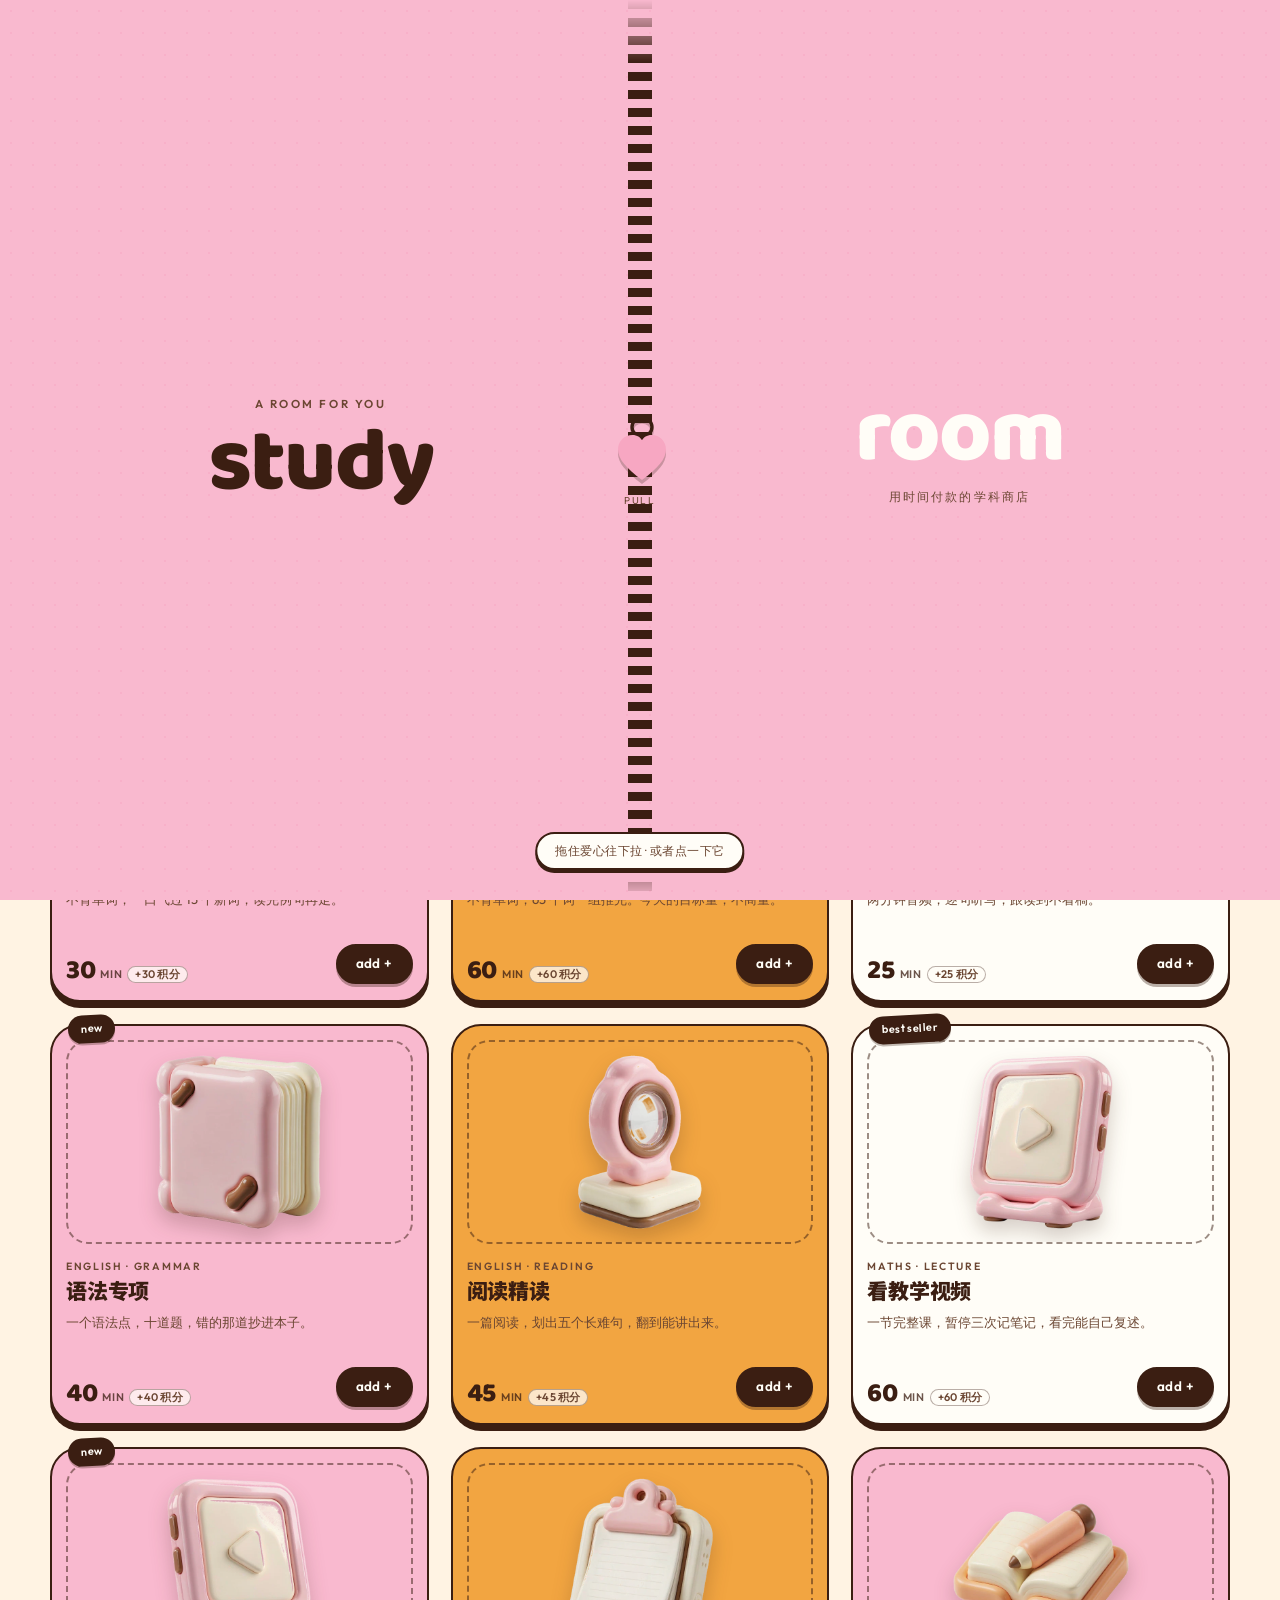
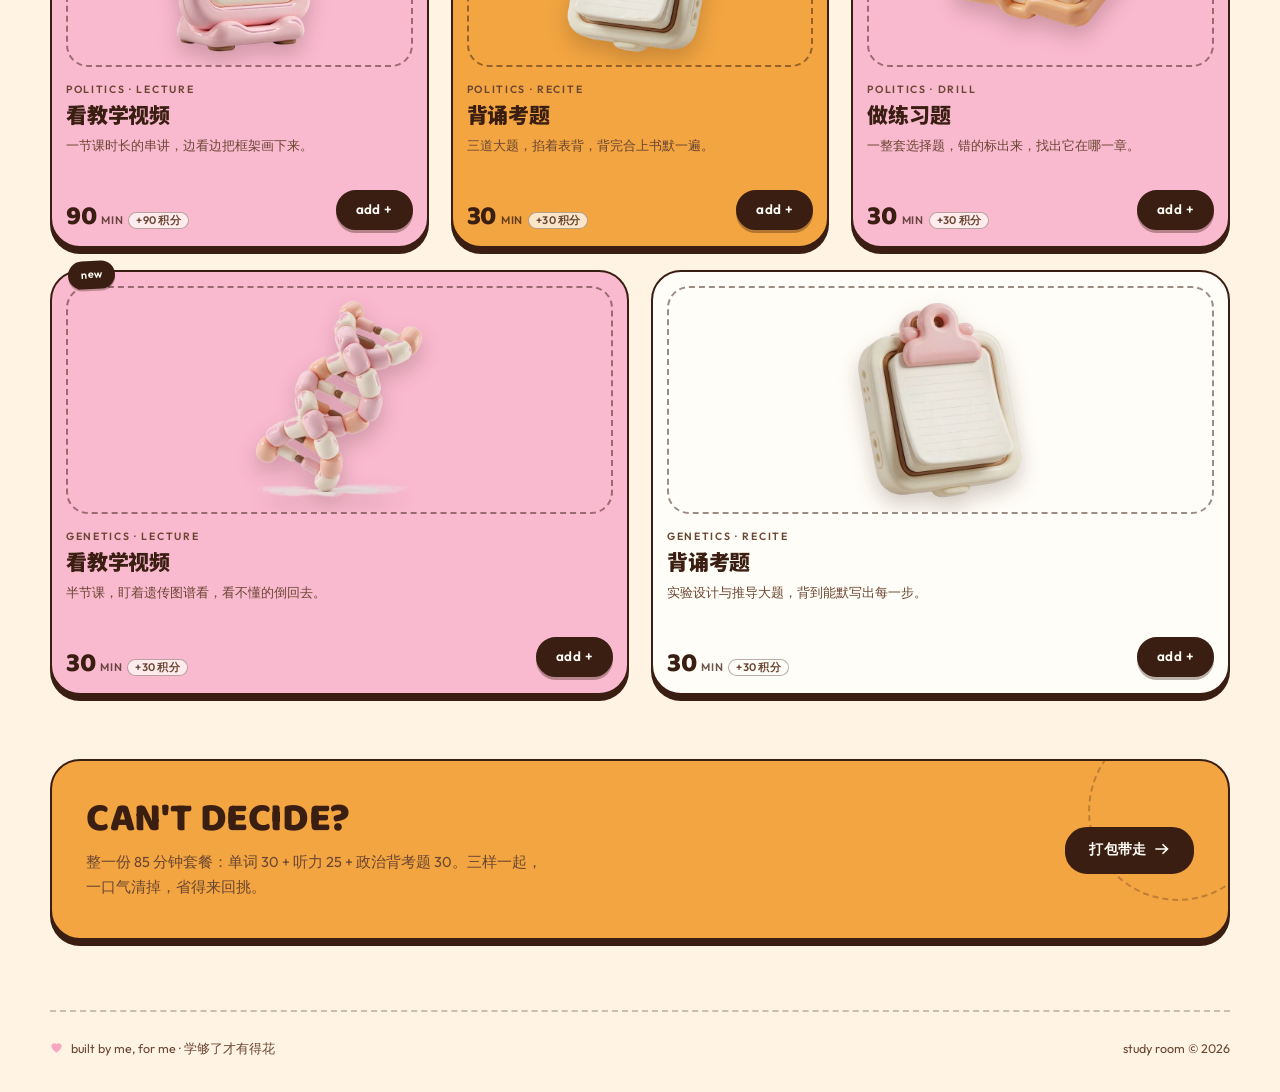
==== commit ef2c6410: "feat: 带视频的模块买完/开计时都能跳去 B 站" ====
--- a/index.html
+++ b/index.html
@@ -110,6 +110,7 @@
 <script src="assets/data.js" defer></script>
 <script src="assets/store.js" defer></script>
 <script src="assets/intro.js" defer></script>
+<script src="assets/jump.js" defer></script>
 <script src="assets/ui.js" defer></script>
 <script src="assets/shop.js" defer></script>
 <script src="assets/timer.js" defer></script>
--- a/assets/shop.css
+++ b/assets/shop.css
@@ -515,6 +515,93 @@
 .hrow__pts{font-family:var(--f-title);font-weight:800;font-size:16px}
 
 /* ==========================================================================
+   calendar（书桌页）
+   ========================================================================== */
+.cal{
+  margin-top:34px;padding:24px 26px 26px;
+  border:var(--bd);border-radius:var(--r-lg);background:var(--cream);
+  box-shadow:var(--sh-2);
+}
+.cal__head{display:flex;align-items:flex-end;justify-content:space-between;gap:18px;flex-wrap:wrap}
+.cal__head h2{font-family:var(--f-cn);font-weight:900;font-size:19px;letter-spacing:.02em}
+.cal__sub{margin-top:5px;font-size:12px;color:var(--ink-3)}
+.cal__nav{display:flex;align-items:center;gap:7px}
+.cal__nav button{
+  width:32px;height:32px;border-radius:var(--r-pill);
+  border:2px solid var(--ink);background:var(--paper);
+  display:grid;place-items:center;box-shadow:0 2.5px 0 var(--ink);
+  transition:transform .14s var(--ease),box-shadow .14s var(--ease);
+}
+.cal__nav button:hover:not(:disabled){transform:translateY(1px);box-shadow:0 1.5px 0 var(--ink)}
+.cal__nav button:disabled{opacity:.3;box-shadow:none;cursor:default}
+.cal__label{
+  min-width:118px;text-align:center;font-family:var(--f-title);font-weight:800;font-size:14.5px;
+}
+
+.cal__body{display:grid;grid-template-columns:1fr 292px;gap:26px;margin-top:20px;align-items:stretch}
+.cal__week{display:grid;grid-template-columns:repeat(7,1fr);gap:7px;margin-bottom:7px}
+.cal__week span{text-align:center;font-size:10px;font-weight:600;letter-spacing:.14em;color:var(--ink-3)}
+.cal__grid{display:grid;grid-template-columns:repeat(7,1fr);gap:7px}
+
+.day{
+  position:relative;padding:0;
+  aspect-ratio:1/.8;border-radius:13px;
+  border:1.5px solid rgba(59,30,18,.10);
+  background:#FFF9EF;color:var(--ink-3);
+  display:flex;flex-direction:column;align-items:center;justify-content:center;gap:2px;
+  font-family:var(--f-title);font-weight:800;font-size:16px;line-height:1;
+  transition:background .16s var(--ease),color .16s var(--ease),
+             transform .16s var(--ease),border-color .16s var(--ease);
+}
+.day b{font-weight:800}
+.day small{font-family:var(--f-ui);font-size:9px;font-weight:600;letter-spacing:.02em;opacity:.85}
+.day:hover{background:var(--pink-pale);border-color:rgba(59,30,18,.24)}
+.day.is-out{opacity:.22;cursor:default;font-weight:700}
+.day.is-future{opacity:.34}
+.day.has{background:var(--pink-pale);color:var(--ink);border-color:rgba(59,30,18,.3)}
+.day.has.lv2{background:var(--pink);border-color:rgba(59,30,18,.42)}
+.day.has.lv3{background:var(--pink-2);color:var(--ink);border-color:rgba(59,30,18,.5)}
+.day.has.lv3 small{color:var(--ink-2)}
+.day.is-today{border-color:var(--ink);border-width:2.5px}
+.day.is-on,.day.is-on:hover{background:var(--ink)!important;color:var(--cream)!important;border-color:var(--ink)!important;transform:translateY(-1px)}
+.day.is-on small{opacity:.9;color:var(--cream)!important}
+
+.cal__detail{
+  border:2px dashed rgba(59,30,18,.35);border-radius:var(--r-md);
+  padding:18px 18px 16px;background:var(--paper);display:flex;flex-direction:column;
+}
+.cal__d{font-size:11px;font-weight:600;letter-spacing:.1em;text-transform:uppercase;color:var(--ink-3)}
+.cal__min{
+  font-family:var(--f-title);font-weight:800;font-size:34px;line-height:1.1;margin-top:4px;
+}
+.cal__min small{font-size:13px;font-family:var(--f-ui);font-weight:600;color:var(--ink-2);margin-left:4px}
+.cal__list{margin-top:12px;display:flex;flex-direction:column;gap:9px}
+.cal__side{display:flex;flex-direction:column;gap:14px;align-self:stretch;justify-content:space-between}
+.cal__mcard{
+  border:2px solid var(--ink);border-radius:var(--r-md);
+  background:var(--pink-pale);padding:14px 16px 15px;box-shadow:0 3px 0 var(--ink);
+}
+.cal__mcard h3{font-family:var(--f-cn);font-weight:900;font-size:13.5px;letter-spacing:.02em}
+.cal__mstats{display:flex;gap:18px;margin-top:9px}
+.cal__mstats div{display:flex;flex-direction:column;gap:1px}
+.cal__mstats dt{font-size:9.5px;font-weight:600;letter-spacing:.1em;text-transform:uppercase;color:var(--ink-2);opacity:.8}
+.cal__mstats dd{margin:0;font-family:var(--f-title);font-weight:800;font-size:16px;line-height:1.1}
+.cal__mbest{margin-top:8px;font-size:11px;color:var(--ink-2)}
+.cal__item{
+  display:grid;grid-template-columns:1fr auto;gap:4px 10px;
+  padding-bottom:8px;border-bottom:1.5px dashed rgba(59,30,18,.18);
+}
+.cal__item:last-child{border-bottom:0;padding-bottom:0}
+.cal__item b{font-family:var(--f-cn);font-weight:600;font-size:13.5px;line-height:1.35}
+.cal__item i{font-style:normal;font-size:11px;color:var(--ink-3);grid-column:1;margin-top:1px}
+.cal__item em{
+  grid-row:1/3;grid-column:2;align-self:center;font-style:normal;
+  font-family:var(--f-title);font-weight:800;font-size:14px;color:#2F6B2A;
+}
+.cal__item em.is-live{color:var(--orange);font-size:11px;font-family:var(--f-ui);font-weight:600}
+.cal__empty{font-size:12.5px;color:var(--ink-3);line-height:1.7;margin-top:10px}
+
+/* ==========================================================================
    rewards
    ========================================================================== */
 .rw{padding:34px 0 0}
@@ -692,6 +779,10 @@
   .hero__float--c{display:none}
 }
 @media (max-width:860px){
+  .cal{padding:20px 18px 22px}
+  .cal__body{grid-template-columns:1fr;gap:16px}
+  .cal__detail{min-height:0}
+  .cal__list{max-height:none}
   .nav{grid-template-columns:auto auto auto;justify-content:space-between;padding:7px 9px;gap:6px}
   .nav__l{gap:0}
   .nav__link{font-size:12.5px;padding:6px 9px}
@@ -717,14 +808,24 @@
 }
 @media (max-width:620px){
   .wrap{width:calc(100% - 28px)}
-  .nav__link{font-size:12px;padding:6px 7px}
-  .logo{font-size:17px}
+  .nav__link{font-size:12px;padding:6px 7px;white-space:nowrap}
+  .nav__link.is-on{padding-left:17px;padding-right:9px}
+  .nav__link.is-on::before{left:8px;width:5px;height:5px}
+  .nav__l{gap:1px}
+  .logo{font-size:16px}
   .logo i{display:none}
   .grid{grid-template-columns:1fr;gap:18px}
   .crate,.crate.is-wide{grid-column:auto}
   .crate__box{height:160px}
   .crate__box img{width:130px;height:130px}
   .stats{grid-template-columns:1fr}
+  .cal{padding:18px 14px 20px;border-radius:24px}
+  .cal__head h2{font-size:17px}
+  .cal__sub{font-size:11.5px}
+  .cal__grid,.cal__week{gap:5px}
+  .day{font-size:13px;border-radius:11px}
+  .day small{font-size:8px}
+  .cal__label{min-width:98px;font-size:13px}
   .pop{right:12px;bottom:12px;padding:7px 14px 7px 7px}
   .pop__ring{width:42px;height:42px}
   .pop__txt b{max-width:110px;font-size:12px}
@@ -736,3 +837,125 @@
 @media (prefers-reduced-motion:reduce){
   *{animation-duration:.01ms !important;transition-duration:.01ms !important}
 }
+
+@media (max-width:380px){
+  .nav__link{font-size:11px;padding:5px 5px}
+  .nav__link.is-on{padding-left:15px;padding-right:7px}
+  .logo{font-size:15px}
+  .logo b{display:none}
+  .pts-chip{padding:0 8px 0 6px;height:30px;font-size:10.5px;gap:3px}
+  .pts-chip b{font-size:13px}
+  .cart-btn{width:33px;height:33px}
+  .day{font-size:12.5px;border-radius:10px}
+}
+
+/* ==========================================================================
+   jump dialog —— 带视频的模块，问一句要不要跳去 B 站
+   ========================================================================== */
+.jump__scrim{
+  position:fixed;inset:0;z-index:130;background:rgba(59,30,18,.32);
+  backdrop-filter:blur(2px);
+  opacity:0;pointer-events:none;transition:opacity .3s;
+}
+.jump__scrim.on{opacity:1;pointer-events:auto}
+
+.jump{
+  position:fixed;z-index:135;left:50%;top:50%;
+  width:min(432px,calc(100% - 32px));padding:24px 26px 18px;
+  background:var(--cream);border:var(--bd);border-radius:28px;
+  box-shadow:var(--sh-3);
+  opacity:0;pointer-events:none;
+  transform:translate(-50%,-46%) scale(.965);
+  transition:transform .4s var(--ease-out),opacity .26s;
+}
+.jump.on{opacity:1;pointer-events:auto;transform:translate(-50%,-50%) scale(1)}
+
+.jump__x{
+  position:absolute;top:14px;right:14px;width:34px;height:34px;
+  display:grid;place-items:center;border-radius:50%;
+  border:2px solid var(--ink);background:var(--paper);
+  transition:transform .2s var(--ease),background .2s;
+}
+.jump__x:hover{background:var(--pink-pale);transform:rotate(90deg)}
+.jump__x svg{width:12px;height:12px;fill:var(--ink)}
+
+.jump__kick{
+  display:inline-flex;align-items:center;gap:7px;
+  padding:4px 12px 4px 10px;border-radius:var(--r-pill);
+  background:var(--pink-pale);border:1.5px solid rgba(59,30,18,.45);
+  font-size:10.5px;font-weight:600;letter-spacing:.12em;text-transform:uppercase;
+  color:var(--ink-2);
+}
+.jump__kick i{
+  width:7px;height:7px;border-radius:50%;background:#F2557B;
+  box-shadow:0 0 0 0 rgba(242,85,123,.6);
+  animation:jumpPulse 2s infinite;
+}
+@keyframes jumpPulse{
+  0%{box-shadow:0 0 0 0 rgba(242,85,123,.55)}
+  70%{box-shadow:0 0 0 7px rgba(242,85,123,0)}
+  100%{box-shadow:0 0 0 0 rgba(242,85,123,0)}
+}
+
+.jump__row{display:flex;align-items:center;gap:14px;margin-top:16px}
+.jump__thumb{
+  flex:0 0 auto;width:74px;height:74px;display:grid;place-items:center;
+  background:var(--paper);border:2px solid var(--ink);border-radius:20px;
+  box-shadow:0 3px 0 var(--ink);overflow:hidden;
+}
+.jump__thumb img{width:60px;height:60px;object-fit:contain}
+.jump__id h3{
+  font-family:var(--f-cn);font-weight:900;font-size:19px;
+  letter-spacing:-.01em;line-height:1.35;
+}
+.jump__id p{
+  margin-top:5px;font-size:10.5px;font-weight:600;letter-spacing:.1em;
+  text-transform:uppercase;color:var(--ink-3);
+}
+
+.jump__body{
+  margin-top:16px;font-size:13.5px;line-height:1.8;color:var(--ink-2);
+}
+.jump__body b{color:var(--ink);font-weight:700}
+
+.jump__acts{display:flex;gap:10px;margin-top:18px}
+.jump__acts .btn--ink{flex:1}
+.jump .btn:focus-visible{outline:none;box-shadow:0 3px 0 var(--ink),0 0 0 3px var(--cream),0 0 0 5px var(--pink-2)}
+.jump .btn--ink:focus-visible{box-shadow:0 3px 0 var(--ink),0 0 0 3px var(--cream),0 0 0 5px var(--pink-2)}
+.jump__x:focus-visible{outline:none;box-shadow:0 0 0 3px var(--pink-2)}
+
+.jump__hint{
+  margin-top:12px;font-size:11.5px;line-height:1.7;color:var(--ink-3);
+}
+
+/* 付款成功里的小提示 */
+.paying__tip{
+  margin-top:14px;padding:9px 14px;border-radius:14px;
+  background:var(--pink-pale);border:1.5px dashed rgba(59,30,18,.42);
+  font-size:12px;line-height:1.75;color:var(--ink-2);
+}
+
+/* 书桌任务卡上的常驻入口 */
+.task__vid{
+  display:inline-flex;align-items:center;gap:5px;
+  font-family:var(--f-ui);font-size:10.5px;font-weight:600;letter-spacing:.04em;
+  padding:4px 11px;border-radius:var(--r-pill);
+  background:var(--cream);border:2px solid var(--ink);
+  box-shadow:0 2px 0 var(--ink);color:var(--ink);
+  transition:transform .16s,box-shadow .16s,background .16s;
+}
+.task__vid:hover{transform:translateY(-1px);background:var(--pink-pale);box-shadow:0 3px 0 var(--ink)}
+.task__vid:active{transform:translateY(1px);box-shadow:0 1px 0 var(--ink)}
+
+@media (max-width:460px){
+  .jump{padding:20px 18px 16px;border-radius:24px}
+  .jump__x{top:11px;right:11px;width:30px;height:30px}
+  .jump__row{gap:12px;margin-top:14px}
+  .jump__thumb{width:62px;height:62px;border-radius:17px}
+  .jump__thumb img{width:50px;height:50px}
+  .jump__id h3{font-size:17px}
+  .jump__body{font-size:13px;margin-top:14px}
+  .jump__acts{flex-direction:column-reverse;gap:9px}
+  .jump__acts .btn{width:100%;height:42px}
+  .jump__hint{text-align:center}
+}
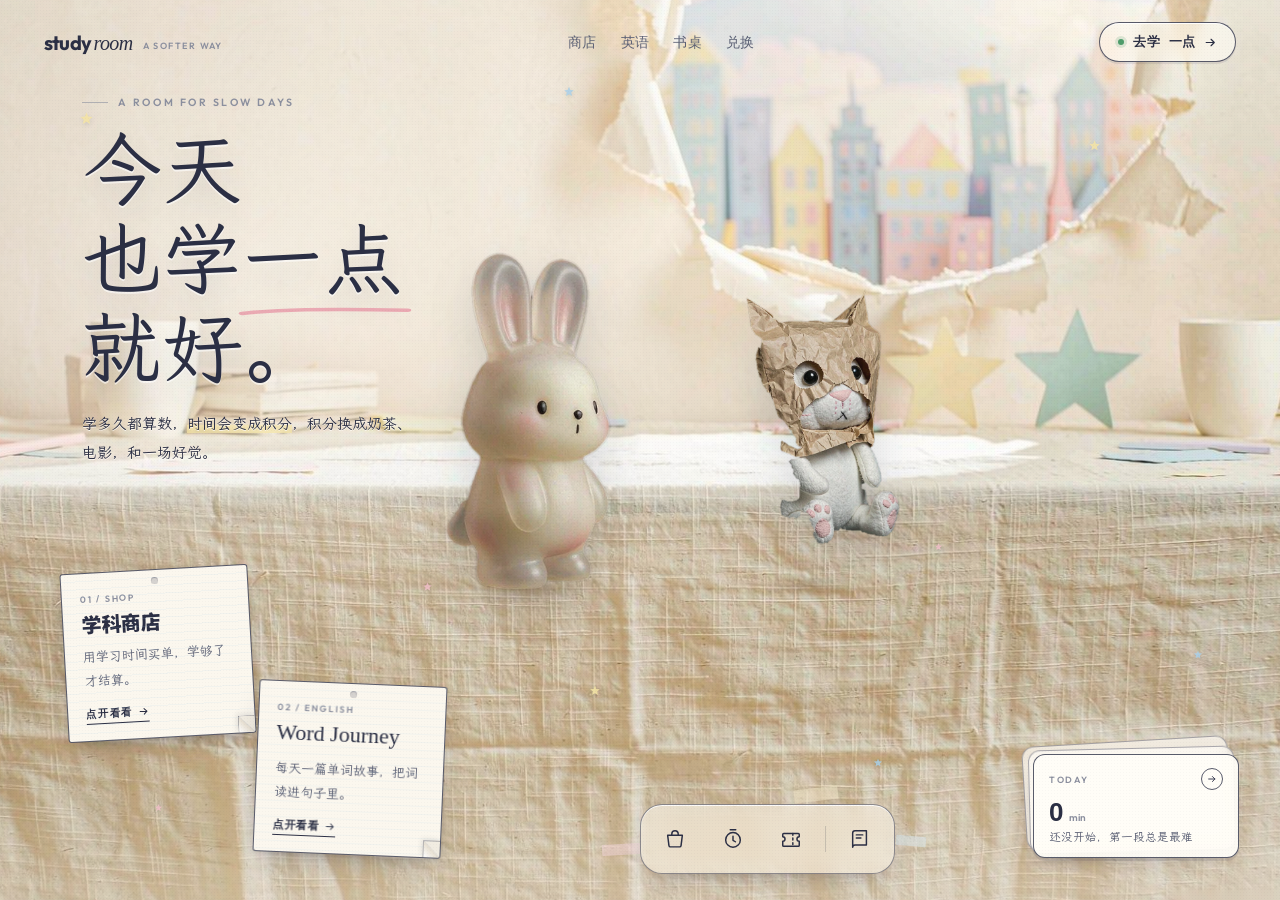
==== commit c40017fa: "feat: 新增纸艺大主页，商店迁到 shop.html" ====
--- a/index.html
+++ b/index.html
@@ -2,117 +2,160 @@
 <html lang="zh-CN">
 <head>
 <meta charset="UTF-8">
-<meta name="viewport" content="width=device-width, initial-scale=1">
-<title>study room · 学科商店</title>
-<meta name="description" content="用学习时间付款的学科商店。挑一个模块，学够它，换积分，换奶茶。">
+<meta name="viewport" content="width=device-width, initial-scale=1, viewport-fit=cover">
+<title>study room · 今天也学一点</title>
+<meta name="description" content="一个用学习时间买单的小房间：学科商店、英语故事、书桌计时，都从这里进去。">
 <meta name="robots" content="noindex, nofollow">
-<meta name="theme-color" content="#F9B9CF">
+<meta name="theme-color" content="#F1ECE1">
 <link rel="icon" href="favicon.ico">
-<link rel="stylesheet" href="assets/shop.css">
+<link rel="preload" as="image" href="assets/home/bg.jpg">
+<link rel="stylesheet" href="assets/home.css">
 </head>
-<body data-page="shop">
+<body data-page="home">
 
-<!-- ============ 拉开入场 ============ -->
-<div class="intro" id="intro">
-  <div class="intro__half intro__half--l">
-    <div class="intro__face"></div>
-    <div class="intro__mid">
-      <p class="intro__kick">a room for you</p>
-      <h2 class="intro__title"><span class="t-s">study</span></h2>
+<main class="scene" id="scene">
+
+  <div class="bg" id="bg">
+    <img src="assets/home/bg.jpg" alt="" id="bgImg" fetchpriority="high" decoding="async">
+  </div>
+  <div class="bg__tint"></div>
+
+  <div class="stars" aria-hidden="true">
+    <span class="star star--a"><svg viewBox="0 0 24 24"><path d="M12 1.6l2.7 6.4 6.9.6-5.2 4.6 1.5 6.8L12 16.5 6.1 20l1.5-6.8L2.4 8.6l6.9-.6z"/></svg></span>
+    <span class="star star--b"><svg viewBox="0 0 24 24"><path d="M12 1.6l2.7 6.4 6.9.6-5.2 4.6 1.5 6.8L12 16.5 6.1 20l1.5-6.8L2.4 8.6l6.9-.6z"/></svg></span>
+    <span class="star star--c"><svg viewBox="0 0 24 24"><path d="M12 1.6l2.7 6.4 6.9.6-5.2 4.6 1.5 6.8L12 16.5 6.1 20l1.5-6.8L2.4 8.6l6.9-.6z"/></svg></span>
+    <span class="star star--d"><svg viewBox="0 0 24 24"><path d="M12 1.6l2.7 6.4 6.9.6-5.2 4.6 1.5 6.8L12 16.5 6.1 20l1.5-6.8L2.4 8.6l6.9-.6z"/></svg></span>
+    <span class="star star--e"><svg viewBox="0 0 24 24"><path d="M12 1.6l2.7 6.4 6.9.6-5.2 4.6 1.5 6.8L12 16.5 6.1 20l1.5-6.8L2.4 8.6l6.9-.6z"/></svg></span>
+    <span class="star star--f"><svg viewBox="0 0 24 24"><path d="M12 1.6l2.7 6.4 6.9.6-5.2 4.6 1.5 6.8L12 16.5 6.1 20l1.5-6.8L2.4 8.6l6.9-.6z"/></svg></span>
+    <span class="star star--g"><svg viewBox="0 0 24 24"><path d="M12 1.6l2.7 6.4 6.9.6-5.2 4.6 1.5 6.8L12 16.5 6.1 20l1.5-6.8L2.4 8.6l6.9-.6z"/></svg></span>
+    <span class="star star--h"><svg viewBox="0 0 24 24"><path d="M12 1.6l2.7 6.4 6.9.6-5.2 4.6 1.5 6.8L12 16.5 6.1 20l1.5-6.8L2.4 8.6l6.9-.6z"/></svg></span>
+    <span class="star star--i"><svg viewBox="0 0 24 24"><path d="M12 1.6l2.7 6.4 6.9.6-5.2 4.6 1.5 6.8L12 16.5 6.1 20l1.5-6.8L2.4 8.6l6.9-.6z"/></svg></span>
+  </div>
+
+  <!-- ============================ 导航 ============================ -->
+  <header class="top">
+    <a class="logo" href="index.html" aria-label="study room 主页">study<i>room</i><b>a softer way</b></a>
+    <nav class="top__mid" aria-label="主导航">
+      <a href="shop.html">商店</a>
+      <a href="subjects/english/index.html">英语</a>
+      <a href="desk.html">书桌</a>
+      <a href="rewards.html">兑换</a>
+    </nav>
+    <a class="pill" href="shop.html">
+      <span class="pill__dot" aria-hidden="true"></span>
+      <span class="pill__txt">去学</span>一点
+      <svg viewBox="0 0 24 24"><path d="M4 12h15M13 6l6 6-6 6"/></svg>
+    </a>
+  </header>
+
+  <!-- ============================ 主标题 ============================ -->
+  <section class="hero" id="hero">
+    <p class="hero__kick"><i></i>a room for slow days</p>
+    <h1>
+      <span>今天</span>
+      <span>也学<em>一点</em></span>
+      <span>就好。</span>
+    </h1>
+    <p class="hero__sub">学多久都算数，<b>时间会变成积分</b>，积分换成奶茶、电影，和一场好觉。</p>
+  </section>
+
+  <span class="scrap scrap--a" aria-hidden="true"></span>
+  <span class="scrap scrap--b" aria-hidden="true"></span>
+  <span class="scrap scrap--c" aria-hidden="true"></span>
+
+  <!-- ============================ 玩偶 ============================ -->
+  <div class="toys">
+    <button class="toy toy--bunny" id="bunny" type="button" aria-label="果冻兔">
+      <img src="assets/home/bunny.webp" alt="一只果冻质感的兔子玩偶" draggable="false">
+    </button>
+    <button class="toy toy--cat" id="cat" type="button" aria-label="纸袋猫">
+      <img src="assets/home/cat.webp" alt="一只戴着纸袋的猫玩偶" draggable="false">
+    </button>
+  </div>
+  <div class="bubble" id="bubble" role="status">今天想先学哪一科？</div>
+
+  <!-- ============================ 两张纸片 ============================ -->
+  <a class="note note--shop" id="noteShop" href="shop.html" data-sheet="shop">
+    <span class="note__hole" aria-hidden="true"></span>
+    <span class="note__k">01 / shop</span>
+    <span class="note__t">学科商店</span>
+    <span class="note__d">用学习时间买单，学够了才结算。</span>
+    <span class="note__go">点开看看
+      <svg viewBox="0 0 24 24"><path d="M4 12h15M13 6l6 6-6 6"/></svg>
+    </span>
+  </a>
+
+  <a class="note note--en" id="noteEn" href="subjects/english/index.html" data-sheet="en">
+    <span class="note__hole" aria-hidden="true"></span>
+    <span class="note__k">02 / english</span>
+    <span class="note__t">Word Journey</span>
+    <span class="note__d">每天一篇单词故事，把词读进句子里。</span>
+    <span class="note__go">点开看看
+      <svg viewBox="0 0 24 24"><path d="M4 12h15M13 6l6 6-6 6"/></svg>
+    </span>
+  </a>
+
+  <!-- ============================ 今日小卡 ============================ -->
+  <a class="dcard" href="desk.html" id="dcard" aria-label="打开我的书桌">
+    <div class="dcard__stack" aria-hidden="true">
+      <div class="dcard__sheet"></div>
+      <div class="dcard__sheet"></div>
     </div>
-    <span class="intro__teeth intro__teeth--l" aria-hidden="true"></span>
+    <div class="dcard__main">
+      <div class="dcard__row">
+        <span class="dcard__k">today</span>
+        <span class="dcard__go" aria-hidden="true"><svg viewBox="0 0 24 24"><path d="M4 12h15M13 6l6 6-6 6"/></svg></span>
+      </div>
+      <div class="dcard__v"><span id="dcardMin">0</span><small>min</small></div>
+      <div class="dcard__row">
+        <span class="dcard__tag" id="dcardTag">还没开始，第一段总是最难</span>
+      </div>
+    </div>
+  </a>
+
+  <!-- ============================ 底部 dock ============================ -->
+  <nav class="dock" aria-label="快捷入口">
+    <a class="dock__i" href="shop.html" aria-label="学科商店">
+      <svg viewBox="0 0 24 24"><path d="M4 8h16l-1.4 11.2a1.6 1.6 0 0 1-1.6 1.4H7a1.6 1.6 0 0 1-1.6-1.4L4 8Z"/><path d="M8.5 8V6.5a3.5 3.5 0 0 1 7 0V8"/></svg>
+      <span>商店</span>
+    </a>
+    <a class="dock__i" href="desk.html" aria-label="我的书桌">
+      <svg viewBox="0 0 24 24"><circle cx="12" cy="13" r="8"/><path d="M12 9v4.4l2.6 1.6M9 2h6"/></svg>
+      <span>书桌</span>
+    </a>
+    <a class="dock__i" href="rewards.html" aria-label="积分兑换">
+      <svg viewBox="0 0 24 24"><path d="M3 9.5V7a1 1 0 0 1 1-1h16a1 1 0 0 1 1 1v2.5a2.5 2.5 0 0 0 0 5V19a1 1 0 0 1-1 1H4a1 1 0 0 1-1-1v-4.5a2.5 2.5 0 0 0 0-5Z"/><path d="M14 6v12" stroke-dasharray="2 3"/></svg>
+      <span>兑换</span>
+    </a>
+    <span class="dock__sep" aria-hidden="true"></span>
+    <a class="dock__i" href="subjects/english/index.html" aria-label="英语故事">
+      <svg viewBox="0 0 24 24"><path d="M4 5.5A2.5 2.5 0 0 1 6.5 3H19v15.5H6.5A2.5 2.5 0 0 0 4 21V5.5Z"/><path d="M8 7.5h7M8 11h5"/></svg>
+      <span>英语</span>
+    </a>
+  </nav>
+
+  <!-- ============================ 展开的纸卡 ============================ -->
+  <div class="sheet" id="sheet" role="dialog" aria-modal="true" aria-labelledby="sheetT" hidden>
+    <div class="sheet__scrim" data-close></div>
+    <article class="sheet__paper">
+      <button class="sheet__close" type="button" data-close aria-label="关上">
+        <svg viewBox="0 0 24 24"><path d="M6 6l12 12M18 6L6 18"/></svg>
+      </button>
+      <p class="sheet__k" id="sheetK">01 / shop</p>
+      <h2 class="sheet__t" id="sheetT">学科商店</h2>
+      <p class="sheet__d" id="sheetD">用学习时间买单，学够了才结算。</p>
+      <ul class="sheet__list" id="sheetL"></ul>
+      <div class="sheet__acts">
+        <a class="btn btn--ink" id="sheetGo" href="shop.html">出发
+          <svg viewBox="0 0 24 24"><path d="M4 12h15M13 6l6 6-6 6"/></svg>
+        </a>
+        <button class="btn btn--ghost" type="button" data-close>再想想</button>
+      </div>
+    </article>
   </div>
-  <div class="intro__half intro__half--r">
-    <div class="intro__face"></div>
-    <div class="intro__mid">
-      <h2 class="intro__title"><em>room</em></h2>
-      <p class="intro__sub">用时间付款的学科商店</p>
-    </div>
-    <span class="intro__teeth intro__teeth--r" aria-hidden="true"></span>
-  </div>
-  <button class="intro__pull" id="introPull" type="button" aria-label="拉开进入">
-    <svg viewBox="0 0 56 76" fill="none" aria-hidden="true">
-      <path class="pull__ring" d="M28 6c-6 0-10 4-10 9s4 9 10 9 10-4 10-9-4-9-10-9Z" stroke="currentColor" stroke-width="3.4"/>
-      <path class="pull__heart" d="M28 68C12 56 4 47 4 37.5 4 29 10.5 23 18.5 23c4.6 0 8 2.4 9.5 5.2C29.5 25.4 32.9 23 37.5 23 45.5 23 52 29 52 37.5 52 47 44 56 28 68Z" fill="currentColor"/>
-    </svg>
-    <span class="intro__hint">pull</span>
-  </button>
-  <p class="intro__tip">拖住爱心往下拉 · 或者点一下它</p>
-</div>
 
-<svg width="0" height="0" style="position:absolute" aria-hidden="true">
-  <symbol id="i-spark" viewBox="0 0 24 24">
-    <path d="M12 0c.9 7.4 4.6 11.1 12 12-7.4.9-11.1 4.6-12 12-.9-7.4-4.6-11.1-12-12C7.4 11.1 11.1 7.4 12 0Z"/>
-  </symbol>
-  <symbol id="i-heart" viewBox="0 0 24 24">
-    <path d="M12 21.2S2.6 15.4 2.6 9.5C2.6 6.4 5.1 4 8 4c1.7 0 3.1.8 4 2 .9-1.2 2.3-2 4-2 2.9 0 5.4 2.4 5.4 5.5 0 5.9-9.4 11.7-9.4 11.7Z"/>
-  </symbol>
-  <symbol id="i-arrow" viewBox="0 0 24 24">
-    <path d="M13.6 4 22 12l-8.4 8-1.7-1.8 5.3-5H2v-2.4h15.2L11.9 5.8Z"/>
-  </symbol>
-</svg>
-
-<!-- ============ 头图 ============ -->
-<header class="hero">
-  <div class="wrap hero__head">
-    <p class="hero__kick">
-      <svg viewBox="0 0 24 24"><use href="#i-spark"/></svg>
-      open 24h · 只收时间
-    </p>
-    <h1>THE SHOP</h1>
-    <p class="hero__cn">学 科 商 店</p>
-    <p class="hero__sub">
-      这里的标价不是钱，是<b>分钟</b>。挑一个模块，把你要学的时间付掉，
-      计时达标，积分到账，再去换一杯奶茶。
-    </p>
-    <div class="hero__rules">
-      <span class="rule"><b>1</b> 分钟 = <b>1</b> 积分 <span>·</span> 学多少换多少</span>
-      <span class="rule">每超 <b>10</b> 分钟 <span>额外</span> <b>+5</b></span>
-      <span class="rule"><span>兑</span> 奶茶 / 电影票 / 和 AI 聊天</span>
-    </div>
-  </div>
-  <img class="hero__float hero__float--a" src="assets/shop/cards.webp" alt="" aria-hidden="true">
-  <img class="hero__float hero__float--b" src="assets/shop/magnet.webp" alt="" aria-hidden="true">
-  <img class="hero__float hero__float--c" src="assets/shop/headphones.webp" alt="" aria-hidden="true">
-</header>
-<div class="seam" aria-hidden="true"></div>
-
-<!-- ============ 商店 ============ -->
-<main class="shop wrap">
-  <div class="shop__top">
-    <div class="pills" id="pills"></div>
-    <p class="shop__count" id="count"></p>
-  </div>
-  <div class="grid" id="grid"></div>
-
-  <section class="boxup">
-    <div>
-      <h2>CAN'T DECIDE?</h2>
-      <p>整一份 85 分钟套餐：单词 30 + 听力 25 + 政治背考题 30。三样一起，一口气清掉，省得来回挑。</p>
-    </div>
-    <div class="boxup__acts">
-      <button class="btn btn--ink" id="bundle" type="button">
-        打包带走
-        <svg viewBox="0 0 24 24"><use href="#i-arrow"/></svg>
-      </button>
-    </div>
-  </section>
 </main>
 
-<footer class="foot wrap">
-  <span class="foot__l">
-    <svg viewBox="0 0 24 24"><use href="#i-heart"/></svg>
-    built by me, for me · 学够了才有得花
-  </span>
-  <span>study room © 2026</span>
-</footer>
-
-<script src="assets/data.js" defer></script>
-<script src="assets/store.js" defer></script>
-<script src="assets/intro.js" defer></script>
-<script src="assets/jump.js" defer></script>
-<script src="assets/ui.js" defer></script>
-<script src="assets/shop.js" defer></script>
-<script src="assets/timer.js" defer></script>
+<script src="assets/home.js" defer></script>
 </body>
 </html>
--- a/assets/home.css
+++ b/assets/home.css
@@ -0,0 +1,524 @@
+/* ==========================================================================
+   study room · home  (纸艺手作 · 撕纸窗口 · 会动的纸片)
+   ========================================================================== */
+
+@font-face{
+  font-family:'WenKai';font-style:normal;font-weight:400;font-display:swap;
+  src:url('fonts/wenkai-sub.woff2') format('woff2');
+}
+@font-face{
+  font-family:'SR SC';font-style:normal;font-weight:900;font-display:swap;
+  src:url('fonts/sr-sc-900.woff2') format('woff2');
+}
+@font-face{
+  font-family:'Outfit';font-style:normal;font-weight:400;font-display:swap;
+  src:url('fonts/outfit-400-latin.woff2') format('woff2');
+}
+@font-face{
+  font-family:'Outfit';font-style:normal;font-weight:500;font-display:swap;
+  src:url('fonts/outfit-500-latin.woff2') format('woff2');
+}
+@font-face{
+  font-family:'Outfit';font-style:normal;font-weight:600;font-display:swap;
+  src:url('fonts/outfit-600-latin.woff2') format('woff2');
+}
+@font-face{
+  font-family:'Outfit';font-style:normal;font-weight:700;font-display:swap;
+  src:url('fonts/outfit-700-latin.woff2') format('woff2');
+}
+
+:root{
+  --paper:#F1ECE1;
+  --paper-2:#FBF7EE;
+  --paper-3:#E7DFD0;
+  --ink:#2B2F44;
+  --ink-2:#5C6175;
+  --ink-3:#8B8F9E;
+  --sky:#A8CFE8;
+  --pink:#F1C0C9;
+  --pink-2:#E79AA8;
+  --lemon:#F3E3A4;
+  --mint:#CFE3D5;
+  --line:rgba(43,47,68,.78);
+  --f-cn:'SR SC',-apple-system,'PingFang SC','Microsoft YaHei',sans-serif;
+  --f-hand:'WenKai','Kaiti SC','STKaiti','KaiTi',serif;
+  --f-ui:'Outfit',-apple-system,'PingFang SC',sans-serif;
+  --ease:cubic-bezier(.22,.68,.32,1);
+  --ease-out:cubic-bezier(.16,1,.3,1);
+  --sh-paper:0 12px 26px -10px rgba(43,47,68,.34),0 3px 8px -3px rgba(43,47,68,.16);
+  --sh-lift:0 26px 44px -18px rgba(43,47,68,.42),0 8px 14px -8px rgba(43,47,68,.2);
+}
+
+*{box-sizing:border-box;margin:0;padding:0}
+html,body{height:100%}
+body{
+  font-family:var(--f-ui);
+  color:var(--ink);
+  background:var(--paper);
+  -webkit-font-smoothing:antialiased;
+  overflow:hidden;
+}
+button{font:inherit;color:inherit;background:none;border:0;cursor:pointer}
+a{color:inherit;text-decoration:none}
+img{display:block;max-width:100%}
+:focus-visible{outline:2px solid var(--pink-2);outline-offset:3px}
+
+/* ---------------------------------------------------------------- scene */
+.scene{
+  position:relative;
+  height:100dvh;
+  min-height:600px;
+  overflow:hidden;
+  isolation:isolate;
+}
+.scene::after{ /* 纸纹 */
+  content:'';position:absolute;inset:0;z-index:9;pointer-events:none;
+  background-image:radial-gradient(rgba(43,47,68,.05) 1px,transparent 1px);
+  background-size:3px 3px;opacity:.5;mix-blend-mode:multiply;
+}
+
+.bg{position:absolute;inset:-4%;z-index:0}
+.bg img{
+  width:100%;height:100%;object-fit:cover;object-position:52% 50%;
+  transform:scale(1.02);
+  will-change:transform;
+}
+.bg__tint{
+  position:absolute;inset:0;z-index:1;pointer-events:none;
+  background:
+    radial-gradient(120% 90% at 18% 30%,rgba(255,252,245,.72) 0%,rgba(255,252,245,.28) 38%,transparent 66%),
+    linear-gradient(180deg,rgba(250,246,238,.34) 0%,transparent 26%,transparent 70%,rgba(240,232,218,.5) 100%);
+}
+
+/* 飘浮的小纸星 ------------------------------------------------ */
+.stars{position:absolute;inset:0;z-index:2;pointer-events:none}
+.star{
+  position:absolute;width:22px;height:22px;color:var(--pink);
+  opacity:.85;
+  animation:starFloat 9s ease-in-out infinite;
+}
+.star svg{width:100%;height:100%;fill:currentColor;filter:drop-shadow(0 2px 2px rgba(43,47,68,.14))}
+.star--a{left:6.2%;top:12%;width:15px;color:var(--lemon);animation-delay:-1s}
+.star--b{left:44%;top:9%;width:12px;color:var(--sky);animation-delay:-3s}
+.star--c{left:33%;top:64%;width:11px;color:var(--pink);animation-delay:-5s}
+.star--d{right:14%;top:15%;width:13px;color:var(--lemon);animation-delay:-2.5s}
+.star--e{right:6%;bottom:26%;width:10px;color:var(--sky);animation-delay:-6s}
+.star--f{left:12%;bottom:9%;width:9px;color:var(--pink);animation-delay:-4s}
+.star--g{left:46%;bottom:22%;width:12px;color:var(--lemon);animation-delay:-7s}
+.star--h{right:31%;bottom:14%;width:10px;color:var(--sky);animation-delay:-1.6s}
+.star--i{left:73%;bottom:38%;width:9px;color:var(--pink);animation-delay:-3.4s}
+.scrap{position:absolute;z-index:2;pointer-events:none;opacity:.55;border-radius:1px}
+.scrap--a{left:62%;bottom:11%;width:44px;height:13px;background:#EFE3C6;transform:rotate(-7deg)}
+.scrap--b{left:70%;bottom:6%;width:30px;height:10px;background:#D8E6E9;transform:rotate(5deg)}
+.scrap--c{left:47%;bottom:5%;width:38px;height:11px;background:#F0D6D9;transform:rotate(-3deg)}
+@keyframes starFloat{
+  0%,100%{transform:translateY(0) rotate(-6deg)}
+  50%{transform:translateY(-9px) rotate(8deg)}
+}
+
+/* ---------------------------------------------------------------- nav */
+.top{
+  position:absolute;top:0;left:0;right:0;z-index:7;
+  display:flex;align-items:center;gap:18px;
+  padding:22px clamp(18px,3.4vw,52px);
+}
+.logo{
+  font-family:var(--f-ui);font-weight:700;font-size:20px;letter-spacing:-.03em;
+  display:flex;align-items:baseline;gap:2px;
+}
+.logo i{font-style:italic;font-family:var(--f-hand);font-weight:400}
+.logo b{
+  font-family:var(--f-ui);font-size:9px;font-weight:600;letter-spacing:.16em;
+  text-transform:uppercase;color:var(--ink-3);margin-left:8px;
+  transform:translateY(-1px);
+}
+.top__mid{display:flex;align-items:center;gap:clamp(10px,1.6vw,26px);margin:0 auto}
+.top__mid a{
+  font-size:13.5px;font-weight:500;letter-spacing:.01em;color:var(--ink-2);
+  padding:6px 2px;position:relative;transition:color .2s;
+}
+.top__mid a::after{
+  content:'';position:absolute;left:0;right:100%;bottom:0;height:2px;
+  background:var(--ink);border-radius:2px;transition:right .28s var(--ease-out);
+}
+.top__mid a:hover{color:var(--ink)}
+.top__mid a:hover::after{right:0}
+.top__mid a.is-on{color:var(--ink)}
+.top__mid a.is-on::after{right:0}
+
+.pill{
+  display:inline-flex;align-items:center;gap:9px;
+  height:40px;padding:0 18px;border-radius:999px;
+  background:rgba(255,253,247,.62);
+  border:1.5px solid var(--line);
+  backdrop-filter:blur(9px) saturate(1.3);
+  box-shadow:0 2px 0 rgba(43,47,68,.10),inset 0 1px 0 rgba(255,255,255,.9);
+  font-size:12.5px;font-weight:600;letter-spacing:.02em;
+  transition:transform .2s var(--ease),box-shadow .2s,background .2s;
+}
+.pill:hover{transform:translateY(-2px);background:rgba(255,255,255,.82);box-shadow:0 5px 0 rgba(43,47,68,.10),inset 0 1px 0 #fff}
+.pill:active{transform:translateY(1px);box-shadow:0 1px 0 rgba(43,47,68,.12)}
+.pill svg{width:13px;height:13px;fill:none;stroke:currentColor;stroke-width:2.1;stroke-linecap:round;stroke-linejoin:round}
+.pill__dot{width:6px;height:6px;border-radius:50%;background:#4E9C6A;box-shadow:0 0 0 3px rgba(78,156,106,.18)}
+
+/* ---------------------------------------------------------------- hero */
+.hero{
+  position:absolute;z-index:4;
+  left:clamp(20px,6.4vw,104px);
+  top:clamp(78px,10.6vh,112px);
+  max-width:min(40vw,540px);
+}
+.hero__kick{
+  display:flex;align-items:center;gap:10px;
+  font-family:var(--f-ui);font-size:10.5px;font-weight:600;
+  letter-spacing:.24em;text-transform:uppercase;color:var(--ink-3);
+  margin-bottom:18px;
+}
+.hero__kick i{display:block;width:26px;height:1.5px;background:var(--ink-3);opacity:.6}
+
+.hero h1{
+  font-family:var(--f-hand);font-weight:400;
+  font-size:clamp(52px,6.2vw,96px);
+  line-height:1.12;letter-spacing:.02em;
+  color:var(--ink);
+  text-shadow:0 2px 0 rgba(255,255,255,.6),0 16px 28px rgba(43,47,68,.12);
+}
+.hero h1 span{display:block}
+.hero h1 em{
+  font-style:normal;position:relative;display:inline-block;
+}
+.hero h1 em::after{
+  content:'';position:absolute;left:-3%;right:-5%;bottom:-.14em;height:.13em;
+  background:url("data:image/svg+xml;utf8,<svg xmlns='http://www.w3.org/2000/svg' viewBox='0 0 120 14' preserveAspectRatio='none'><path d='M3 9.6C26 4.8 58 3.4 117 6.8' stroke='%23E899A8' stroke-width='5' fill='none' stroke-linecap='round' opacity='.8'/></svg>") no-repeat center/100% 100%;
+  transform:rotate(-.4deg);
+}
+.hero__sub{
+  margin-top:16px;max-width:338px;
+  font-family:var(--f-hand);font-size:15px;line-height:1.9;color:var(--ink);
+  text-shadow:0 1px 0 rgba(255,252,245,.9),0 0 14px rgba(255,250,240,.9);
+}
+.hero__sub b{font-weight:400;box-shadow:inset 0 -.55em 0 rgba(243,227,164,.75)}
+
+
+/* ---------------------------------------------------------------- toys */
+.toys{display:contents}
+
+.toy{
+  position:absolute;z-index:5;display:block;
+  transform-style:preserve-3d;
+  will-change:transform;
+  opacity:0;
+  transition:opacity .9s var(--ease-out),filter .3s;
+  filter:drop-shadow(0 18px 22px rgba(43,47,68,.16));
+}
+.toy img{
+  width:100%;height:auto;pointer-events:none;-webkit-user-drag:none;
+  animation:toyBob 7.6s ease-in-out infinite;
+  filter:saturate(.9) contrast(.94) brightness(1.03) sepia(.04);
+}
+.toy--cat img{animation-duration:9s;animation-delay:-2s}
+.toy--bunny{left:34.5%;bottom:34%;width:clamp(126px,13.4vw,196px)}
+.toy--cat{left:56%;bottom:34.5%;width:clamp(132px,14.6vw,212px)}
+.toy::after{
+  content:'';position:absolute;left:12%;right:12%;bottom:-6px;height:18px;
+  background:radial-gradient(closest-side,rgba(72,54,38,.3),rgba(72,54,38,0) 76%);
+  filter:blur(4px);z-index:-1;pointer-events:none;
+}
+.toy:hover,[data-toy-hover] .toy{filter:drop-shadow(0 24px 26px rgba(43,47,68,.22))}
+.toy.is-wiggle{animation:wiggle .68s var(--ease)}
+@keyframes toyBob{
+  0%,100%{transform:translateY(0)}
+  50%{transform:translateY(-9px)}
+}
+@keyframes wiggle{
+  0%,100%{transform:rotate(0)}
+  20%{transform:rotate(-4.5deg) translateY(-4px)}
+  45%{transform:rotate(4deg) translateY(-8px)}
+  70%{transform:rotate(-2deg) translateY(-2px)}
+}
+
+.bubble{
+  position:absolute;z-index:6;left:0;top:0;
+  max-width:220px;padding:10px 15px;
+  background:var(--paper-2);border:1.5px solid var(--line);border-radius:14px 14px 14px 3px;
+  font-family:var(--f-hand);font-size:13.5px;line-height:1.7;color:var(--ink);
+  box-shadow:var(--sh-paper);
+  opacity:0;transform:translate(-50%,10px) scale(.94);transform-origin:50% 100%;
+  pointer-events:none;transition:opacity .26s,transform .3s var(--ease-out);
+}
+.bubble.on{opacity:1;transform:translate(-50%,0) scale(1)}
+.bubble::after{
+  content:'';position:absolute;left:50%;bottom:-6px;width:11px;height:11px;
+  margin-left:-5px;background:var(--paper-2);
+  border-right:1.5px solid var(--line);border-bottom:1.5px solid var(--line);
+  transform:rotate(45deg);border-radius:0 0 2px 0;
+}
+
+/* 影子 */
+.toy__shadow{
+  position:absolute;z-index:3;border-radius:50%;
+  background:radial-gradient(closest-side,rgba(43,47,68,.24),rgba(43,47,68,0));
+  filter:blur(2px);
+  pointer-events:none;
+}
+
+/* ---------------------------------------------------------------- notes */
+.note{
+  position:absolute;z-index:6;
+  width:clamp(188px,14.6vw,238px);
+  padding:20px 18px 16px;
+  background:var(--paper-2);
+  border:1.5px solid var(--line);
+  border-radius:3px;
+  box-shadow:var(--sh-paper);
+  cursor:grab;
+  touch-action:none;
+  transition:box-shadow .3s,transform .1s;
+  --r:0deg;
+  transform:rotate(var(--r));
+  user-select:none;
+  -webkit-user-select:none;
+}
+.note::before{ /* 纸面斜纹 */
+  content:'';position:absolute;inset:0;border-radius:2px;pointer-events:none;
+  background:repeating-linear-gradient(180deg,transparent 0 7px,rgba(168,207,232,.16) 7px 8px);
+  opacity:.7;
+}
+.note::after{ /* 靠近时翻起的一角 */
+  content:'';position:absolute;right:0;bottom:0;width:26px;height:26px;
+  background:linear-gradient(225deg,var(--paper) 0 48%,rgba(43,47,68,.16) 50%,var(--paper-3) 52%,#fff 100%);
+  border-left:1.5px solid var(--line);
+  border-top:1.5px solid var(--line);
+  border-radius:0 0 2px 0;
+  transform-origin:100% 100%;
+  transform:scale(.62) rotate(0deg);
+  transition:transform .42s var(--ease-out),box-shadow .42s;
+  box-shadow:-3px -3px 8px rgba(43,47,68,.10);
+}
+.note:hover::after,.note.is-hot::after{transform:scale(1.42) rotate(-3deg)}
+.note:hover{box-shadow:var(--sh-lift);z-index:8}
+.note.is-drag{cursor:grabbing;box-shadow:0 34px 50px -20px rgba(43,47,68,.5),0 10px 16px -10px rgba(43,47,68,.26);z-index:9}
+.note.is-drag::after{transform:scale(1.1) rotate(6deg)}
+
+.note__hole{ /* 图钉孔 */
+  position:absolute;left:50%;top:7px;width:7px;height:7px;margin-left:-3.5px;
+  border-radius:50%;background:rgba(43,47,68,.18);
+  box-shadow:inset 0 1px 1px rgba(43,47,68,.3);
+}
+.note__k{
+  display:block;font-family:var(--f-ui);font-size:9px;font-weight:600;
+  letter-spacing:.18em;text-transform:uppercase;color:var(--ink-3);
+}
+.note__t{
+  display:block;margin-top:7px;
+  font-family:var(--f-cn);font-weight:900;font-size:20px;line-height:1.25;letter-spacing:-.01em;
+}
+.note--en .note__t{font-family:var(--f-hand);font-weight:400;font-size:22px;letter-spacing:0}
+.note__d{
+  display:block;margin-top:9px;
+  font-family:var(--f-hand);font-size:13px;line-height:1.85;color:var(--ink-2);
+}
+.note__go{
+  display:inline-flex;align-items:center;gap:5px;margin-top:13px;
+  padding-bottom:2px;border-bottom:1.5px solid var(--ink);
+  font-size:10.5px;font-weight:600;letter-spacing:.06em;
+}
+.note__go svg{width:11px;height:11px;stroke:currentColor;fill:none;stroke-width:2.2;stroke-linecap:round;stroke-linejoin:round;transition:transform .22s}
+.note__go:hover svg{transform:translateX(3px)}
+
+.note--shop{left:5%;bottom:18%;--r:-3.2deg}
+.note--en{left:20%;bottom:5%;--r:2.4deg}
+
+/* ---------------------------------------------------------------- 签名 */
+/* ---------------------------------------------------------------- dock */
+.dock{
+  position:absolute;z-index:7;left:50%;bottom:26px;transform:translateX(-50%);
+  display:flex;align-items:center;gap:6px;padding:8px;
+  border-radius:22px;
+  background:rgba(255,253,247,.5);
+  border:1.5px solid rgba(43,47,68,.5);
+  backdrop-filter:blur(12px) saturate(1.4);
+  box-shadow:0 10px 26px -14px rgba(43,47,68,.5),inset 0 1px 0 rgba(255,255,255,.9);
+}
+.dock__i{
+  position:relative;display:grid;place-items:center;
+  width:52px;height:52px;border-radius:16px;
+  transition:transform .22s var(--ease),background .22s;
+}
+.dock__i svg{width:22px;height:22px;fill:none;stroke:var(--ink);stroke-width:1.6;stroke-linecap:round;stroke-linejoin:round}
+.dock__i:hover{transform:translateY(-4px);background:rgba(255,255,255,.7)}
+.dock__i span{
+  position:absolute;bottom:-26px;left:50%;transform:translateX(-50%) translateY(4px);
+  padding:3px 9px;border-radius:8px;background:var(--ink);color:var(--paper-2);
+  font-size:10px;letter-spacing:.06em;white-space:nowrap;
+  opacity:0;pointer-events:none;transition:opacity .2s,transform .2s;
+}
+.dock__i:hover span{opacity:1;transform:translateX(-50%)}
+.dock__sep{width:1px;height:26px;background:rgba(43,47,68,.18);margin:0 2px}
+
+/* ---------------------------------------------------------------- 书桌小卡 */
+.dcard{
+  position:absolute;z-index:6;right:clamp(16px,3.2vw,48px);bottom:clamp(22px,3.4vw,42px);
+  width:206px;
+}
+.dcard__stack{position:relative;height:104px}
+.dcard__sheet{
+  position:absolute;inset:0;border-radius:12px;
+  background:rgba(255,253,247,.72);
+  border:1.5px solid rgba(43,47,68,.4);
+  backdrop-filter:blur(8px);
+  box-shadow:0 12px 24px -16px rgba(43,47,68,.6);
+  transition:transform .4s var(--ease-out),background .3s;
+}
+.dcard__sheet:nth-child(1){transform:translate(-9px,-13px) rotate(-3.4deg)}
+.dcard__sheet:nth-child(2){transform:translate(-4px,-6px) rotate(-1.4deg)}
+.dcard:hover .dcard__sheet:nth-child(1){transform:translate(-14px,-20px) rotate(-5deg)}
+.dcard:hover .dcard__sheet:nth-child(2){transform:translate(-6px,-9px) rotate(-2deg)}
+.dcard__main{
+  position:absolute;inset:0;border-radius:12px;padding:13px 15px;
+  background:rgba(255,253,247,.95);
+  border:1.5px solid var(--line);
+  box-shadow:0 3px 0 rgba(43,47,68,.10);
+  display:flex;flex-direction:column;justify-content:space-between;
+}
+.dcard__k{font-size:9px;font-weight:600;letter-spacing:.18em;text-transform:uppercase;color:var(--ink-3)}
+.dcard__v{display:flex;align-items:baseline;gap:5px;font-family:var(--f-cn);font-weight:900;font-size:26px;line-height:1}
+.dcard__v small{font-family:var(--f-ui);font-size:10px;font-weight:600;letter-spacing:.04em;color:var(--ink-3)}
+.dcard__row{display:flex;align-items:center;justify-content:space-between;gap:8px}
+.dcard__tag{
+  font-family:var(--f-hand);font-size:11.5px;color:var(--ink-2);
+}
+.dcard__go{width:22px;height:22px;border-radius:50%;border:1.3px solid var(--line);display:grid;place-items:center;transition:transform .2s,background .2s}
+.dcard__go svg{width:10px;height:10px;stroke:currentColor;fill:none;stroke-width:2.2;stroke-linecap:round;stroke-linejoin:round}
+.dcard:hover .dcard__go{background:var(--pink);transform:translateX(2px)}
+
+/* ---------------------------------------------------------------- sheet */
+.sheet{
+  position:fixed;inset:0;z-index:40;display:grid;place-items:center;
+  padding:24px;opacity:0;pointer-events:none;transition:opacity .3s;
+}
+.sheet.on{opacity:1;pointer-events:auto}
+.sheet__scrim{
+  position:absolute;inset:0;background:rgba(43,47,68,.34);
+  backdrop-filter:blur(3px);
+}
+.sheet__paper{
+  position:relative;width:min(468px,100%);
+  padding:34px 34px 28px;
+  background:var(--paper-2);
+  border:1.5px solid var(--line);
+  box-shadow:0 40px 60px -30px rgba(43,47,68,.6),0 4px 0 rgba(43,47,68,.08);
+  transform:translateY(18px) scale(.97);opacity:0;
+  transition:transform .42s var(--ease-out),opacity .3s;
+  clip-path:polygon(0 0,100% 0,100% 100%,0 100%);
+}
+.sheet.on .sheet__paper{transform:none;opacity:1}
+.sheet__paper::before{
+  content:'';position:absolute;inset:8px;border:1.2px dashed rgba(43,47,68,.16);pointer-events:none;
+}
+.sheet__close{
+  position:absolute;top:14px;right:14px;width:32px;height:32px;border-radius:50%;
+  border:1.4px solid var(--line);display:grid;place-items:center;background:var(--paper-2);
+  transition:transform .3s var(--ease),background .2s;
+}
+.sheet__close:hover{transform:rotate(90deg);background:var(--pink)}
+.sheet__close svg{width:11px;height:11px;stroke:currentColor;fill:none;stroke-width:2.2;stroke-linecap:round}
+.sheet__k{font-size:9.5px;font-weight:600;letter-spacing:.2em;text-transform:uppercase;color:var(--ink-3)}
+.sheet__t{font-family:var(--f-cn);font-weight:900;font-size:30px;line-height:1.22;margin-top:10px;letter-spacing:-.01em}
+.sheet__d{font-family:var(--f-hand);font-size:14.5px;line-height:2;color:var(--ink-2);margin-top:14px}
+.sheet__list{list-style:none;margin-top:16px;display:grid;gap:9px}
+.sheet__list li{
+  display:flex;gap:9px;font-size:12.5px;line-height:1.7;color:var(--ink-2);
+  padding-bottom:9px;border-bottom:1px dashed rgba(43,47,68,.16);
+}
+.sheet__list li:last-child{border-bottom:0;padding-bottom:0}
+.sheet__list b{font-family:var(--f-ui);font-weight:700;color:var(--ink);flex:0 0 auto;font-size:11px;letter-spacing:.04em;padding-top:2px}
+.sheet__acts{display:flex;gap:10px;margin-top:22px;align-items:center}
+.btn{
+  display:inline-flex;align-items:center;justify-content:center;gap:8px;
+  height:46px;padding:0 22px;border-radius:999px;
+  border:1.5px solid var(--ink);
+  font-size:13px;font-weight:600;letter-spacing:.02em;
+  transition:transform .18s var(--ease),box-shadow .18s,background .2s;
+}
+.btn svg{width:13px;height:13px;stroke:currentColor;fill:none;stroke-width:2.2;stroke-linecap:round;stroke-linejoin:round}
+.btn--ink{background:var(--ink);color:var(--paper-2);box-shadow:0 4px 0 rgba(43,47,68,.22)}
+.btn--ink:hover{transform:translateY(-2px);box-shadow:0 6px 0 rgba(43,47,68,.22)}
+.btn--ink:active{transform:translateY(2px);box-shadow:0 1px 0 rgba(43,47,68,.22)}
+.btn--ghost{background:transparent;border-color:rgba(43,47,68,.34);color:var(--ink-2)}
+.btn--ghost:hover{background:rgba(43,47,68,.05)}
+
+/* ---------------------------------------------------------------- 入场 */
+.hero,.note,.toy,.dock,.dcard,.top,.sign{opacity:0}
+body.is-ready .top{animation:fadeDown .8s var(--ease-out) .05s forwards}
+body.is-ready .hero{animation:riseIn .95s var(--ease-out) .12s forwards}
+body.is-ready .toy--bunny{opacity:1;transition-delay:.2s}
+body.is-ready .toy--cat{opacity:1;transition-delay:.3s}
+body.is-ready .note--shop{animation:dropIn .85s var(--ease-out) .42s forwards}
+body.is-ready .note--en{animation:dropIn .85s var(--ease-out) .52s forwards}
+body.is-ready .dock{animation:riseIn .8s var(--ease-out) .6s forwards}
+body.is-ready .dcard{animation:riseIn .8s var(--ease-out) .68s forwards}
+@keyframes fadeDown{from{opacity:0;transform:translateY(-10px)}to{opacity:1;transform:none}}
+@keyframes riseIn{from{opacity:0;transform:translateY(26px)}to{opacity:1;transform:translateY(0)}}
+@keyframes dropIn{
+  from{opacity:0;transform:translateY(-22px) rotate(calc(var(--r) - 5deg))}
+  to{opacity:1;transform:translateY(0) rotate(var(--r))}
+}
+
+/* ---------------------------------------------------------------- 响应式 */
+@media (max-width:1180px){
+  .hero{max-width:52vw}
+  .hero h1{font-size:clamp(46px,7.4vw,86px)}
+  .note--shop{left:4%;bottom:26%}
+  .note--en{left:16%;bottom:7%}
+  .toy--bunny{left:35%;width:clamp(160px,22vw,250px)}
+  .toy--cat{left:60%;width:clamp(136px,18vw,208px)}
+  .dcard{width:180px}
+}
+@media (max-width:860px){
+  body{overflow:auto}
+  .scene{height:auto;min-height:100dvh;padding-bottom:104px}
+  .bg{position:fixed;inset:0}
+  .bg img{object-position:58% 50%}
+  .stars{display:none}
+  .top{padding:16px 18px;flex-wrap:wrap;gap:10px}
+  .top__mid{order:3;width:100%;justify-content:flex-start;gap:18px;margin:0}
+  .top__mid a{font-size:12.5px}
+  .pill{margin-left:auto;height:36px;padding:0 14px;font-size:11.5px}
+  .pill__txt{display:none}
+  .hero{
+    position:relative;left:auto;top:auto;
+    margin:clamp(86px,13vh,120px) 22px 0;max-width:none;
+  }
+  .hero h1{font-size:clamp(38px,10.8vw,54px);line-height:1.16}
+  .hero__sub{max-width:none;font-size:14.5px;line-height:1.85}
+  .toys{display:flex;align-items:flex-end;justify-content:center;margin-top:2px}
+  .toy{position:relative;left:auto !important;bottom:auto !important;display:inline-block;vertical-align:bottom;opacity:1}
+  .toy--bunny{width:31vw;max-width:142px;margin:18px 0 0 18px}
+  .toy--cat{width:27vw;max-width:124px;margin:18px 0 0 6px}
+  .note{
+    position:relative !important;left:auto !important;bottom:auto !important;
+    display:block;width:auto;margin:14px 22px 0;padding:18px 16px 15px;
+    transform:rotate(var(--r));
+  }
+  .note--shop{margin-top:26px}
+  .note.is-drag{transform:none !important}
+  .dcard{position:relative;display:block;right:auto;bottom:auto;width:auto;margin:16px 22px 0}
+  .dcard__stack{height:auto;display:flex;gap:10px}
+  .dcard__sheet{display:none}
+  .dcard__main{position:relative;flex:1}
+  .dock{position:fixed;bottom:16px;padding:6px;gap:2px;border-radius:20px}
+  .dock__i{width:46px;height:46px}
+  .bubble{left:auto;right:18px;bottom:auto;top:auto;position:relative;margin:8px 18px 0 auto;width:max-content}
+}
+@media (max-width:420px){
+  .hero h1{font-size:clamp(38px,11.6vw,52px)}
+  .note__t{font-size:18px}
+  .dock__i{width:44px;height:44px}
+  .dock__i svg{width:20px;height:20px}
+}
+
+@media (prefers-reduced-motion:reduce){
+  *{animation:none !important;transition-duration:.01ms !important}
+  .hero,.note,.toy,.dock,.dcard,.top{opacity:1}
+}
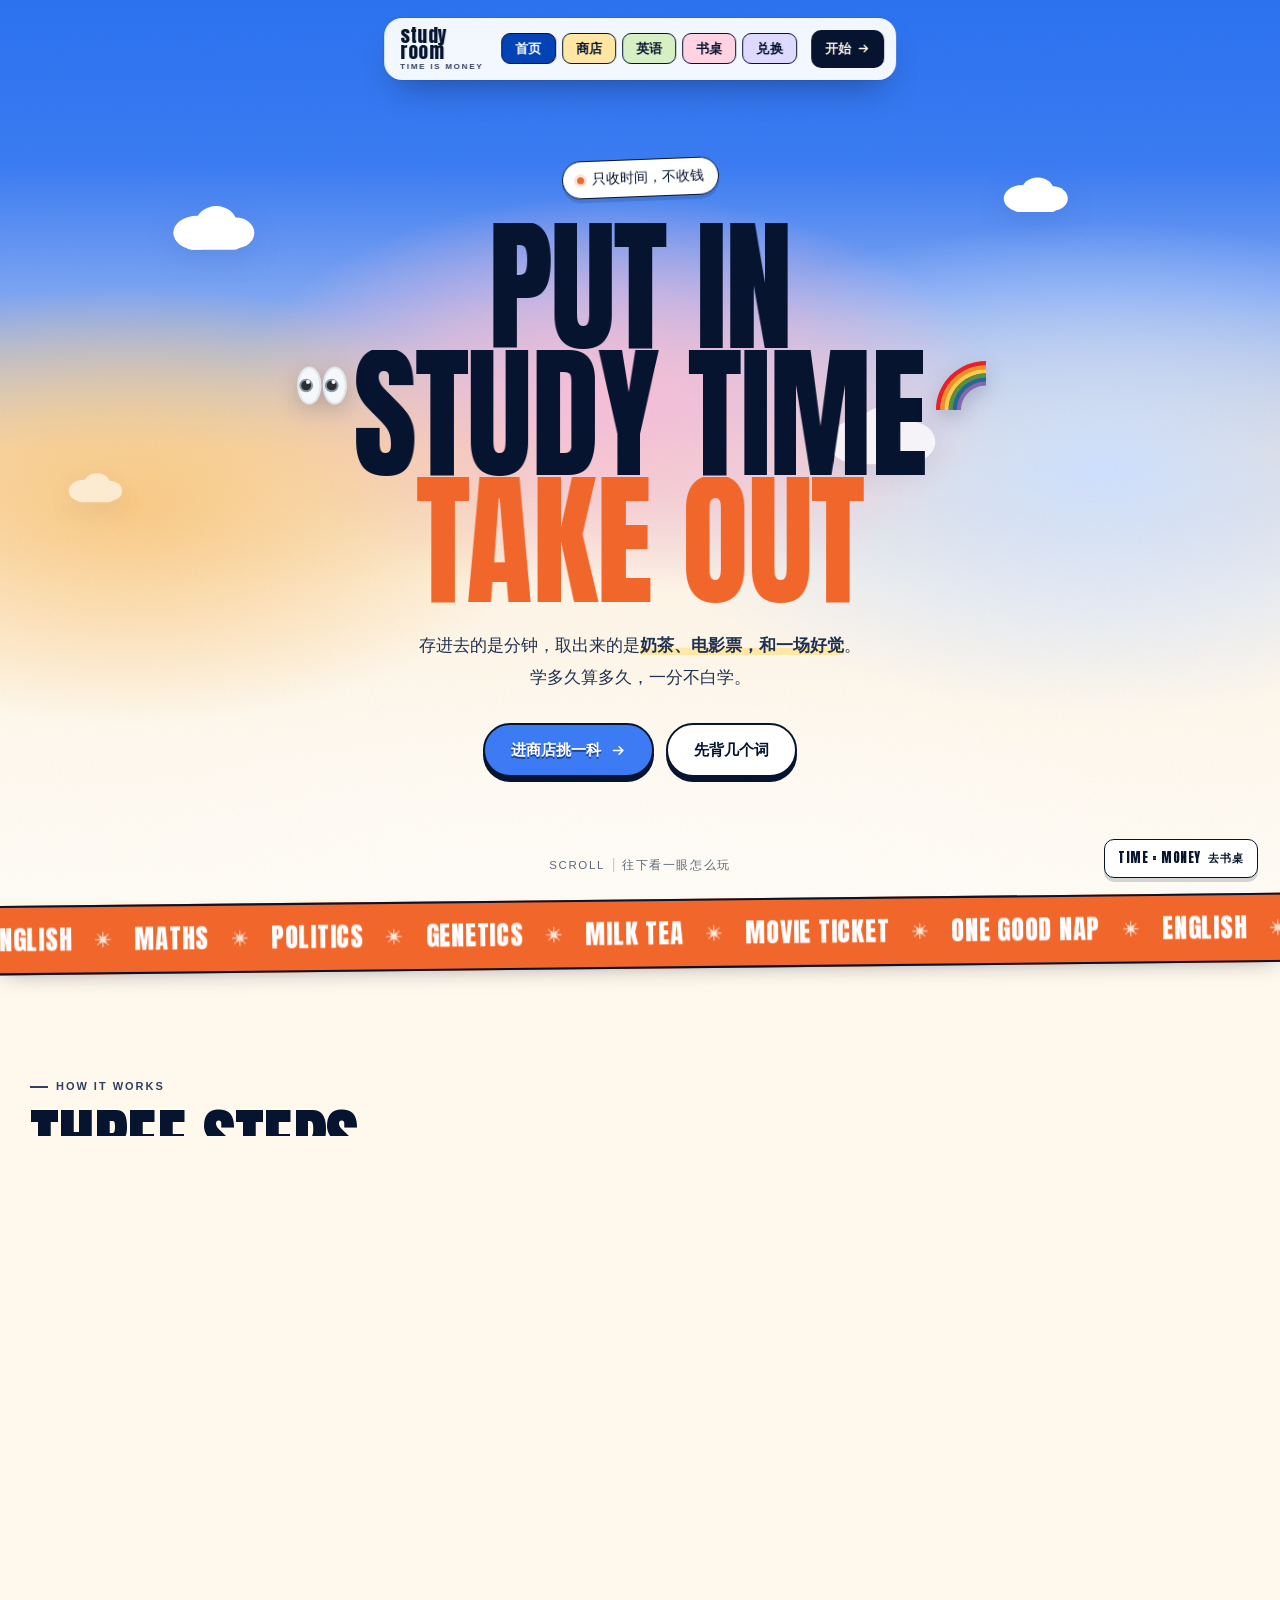
==== commit dc88f98f: "feat: 封面换成天空大字版，商店去掉入场动画并支持加购多份 - 新首页：正午天空 + 超窄黑体三行标题 + 漂浮云/眼睛/彩虹（视差、入场、滚动显现） - 删掉纸艺旧页与商店拉链入场（会卡） - " ====
--- a/index.html
+++ b/index.html
@@ -3,159 +3,207 @@
 <head>
 <meta charset="UTF-8">
 <meta name="viewport" content="width=device-width, initial-scale=1, viewport-fit=cover">
-<title>study room · 今天也学一点</title>
-<meta name="description" content="一个用学习时间买单的小房间：学科商店、英语故事、书桌计时，都从这里进去。">
+<title>study room · 用学习时间付款的小房间</title>
+<meta name="description" content="把学习时间存进去，把奶茶、电影和好觉取出来。学科商店、英语故事、书桌计时，都从这里进去。">
 <meta name="robots" content="noindex, nofollow">
-<meta name="theme-color" content="#F1ECE1">
+<meta name="theme-color" content="#2F74F2">
 <link rel="icon" href="favicon.ico">
-<link rel="preload" as="image" href="assets/home/bg.jpg">
-<link rel="stylesheet" href="assets/home.css">
+<link rel="preload" as="font" type="font/woff2" href="assets/fonts/anton-latin.woff2" crossorigin>
+<link rel="stylesheet" href="assets/sky.css">
 </head>
 <body data-page="home">
 
-<main class="scene" id="scene">
-
-  <div class="bg" id="bg">
-    <img src="assets/home/bg.jpg" alt="" id="bgImg" fetchpriority="high" decoding="async">
-  </div>
-  <div class="bg__tint"></div>
-
-  <div class="stars" aria-hidden="true">
-    <span class="star star--a"><svg viewBox="0 0 24 24"><path d="M12 1.6l2.7 6.4 6.9.6-5.2 4.6 1.5 6.8L12 16.5 6.1 20l1.5-6.8L2.4 8.6l6.9-.6z"/></svg></span>
-    <span class="star star--b"><svg viewBox="0 0 24 24"><path d="M12 1.6l2.7 6.4 6.9.6-5.2 4.6 1.5 6.8L12 16.5 6.1 20l1.5-6.8L2.4 8.6l6.9-.6z"/></svg></span>
-    <span class="star star--c"><svg viewBox="0 0 24 24"><path d="M12 1.6l2.7 6.4 6.9.6-5.2 4.6 1.5 6.8L12 16.5 6.1 20l1.5-6.8L2.4 8.6l6.9-.6z"/></svg></span>
-    <span class="star star--d"><svg viewBox="0 0 24 24"><path d="M12 1.6l2.7 6.4 6.9.6-5.2 4.6 1.5 6.8L12 16.5 6.1 20l1.5-6.8L2.4 8.6l6.9-.6z"/></svg></span>
-    <span class="star star--e"><svg viewBox="0 0 24 24"><path d="M12 1.6l2.7 6.4 6.9.6-5.2 4.6 1.5 6.8L12 16.5 6.1 20l1.5-6.8L2.4 8.6l6.9-.6z"/></svg></span>
-    <span class="star star--f"><svg viewBox="0 0 24 24"><path d="M12 1.6l2.7 6.4 6.9.6-5.2 4.6 1.5 6.8L12 16.5 6.1 20l1.5-6.8L2.4 8.6l6.9-.6z"/></svg></span>
-    <span class="star star--g"><svg viewBox="0 0 24 24"><path d="M12 1.6l2.7 6.4 6.9.6-5.2 4.6 1.5 6.8L12 16.5 6.1 20l1.5-6.8L2.4 8.6l6.9-.6z"/></svg></span>
-    <span class="star star--h"><svg viewBox="0 0 24 24"><path d="M12 1.6l2.7 6.4 6.9.6-5.2 4.6 1.5 6.8L12 16.5 6.1 20l1.5-6.8L2.4 8.6l6.9-.6z"/></svg></span>
-    <span class="star star--i"><svg viewBox="0 0 24 24"><path d="M12 1.6l2.7 6.4 6.9.6-5.2 4.6 1.5 6.8L12 16.5 6.1 20l1.5-6.8L2.4 8.6l6.9-.6z"/></svg></span>
-  </div>
-
-  <!-- ============================ 导航 ============================ -->
-  <header class="top">
-    <a class="logo" href="index.html" aria-label="study room 主页">study<i>room</i><b>a softer way</b></a>
-    <nav class="top__mid" aria-label="主导航">
-      <a href="shop.html">商店</a>
-      <a href="subjects/english/index.html">英语</a>
-      <a href="desk.html">书桌</a>
-      <a href="rewards.html">兑换</a>
-    </nav>
-    <a class="pill" href="shop.html">
-      <span class="pill__dot" aria-hidden="true"></span>
-      <span class="pill__txt">去学</span>一点
+<div class="sky" aria-hidden="true"></div>
+<div class="sky__grain" aria-hidden="true"></div>
+
+<!-- ============================ 贴纸导航 ============================ -->
+<nav class="nav" id="nav" aria-label="主导航">
+  <a class="brand" href="index.html" aria-label="study room 首页">
+    <b>study</b><b>room</b><i>time is money</i>
+  </a>
+  <div class="menu">
+    <a class="is-on" href="index.html" aria-current="page">首页</a>
+    <a data-c="butter" href="shop.html">商店</a>
+    <a data-c="mint" href="subjects/english/index.html">英语</a>
+    <a data-c="blush" href="desk.html">书桌</a>
+    <a data-c="lilac" href="rewards.html">兑换</a>
+  </div>
+  <a class="nav__go" href="shop.html">
+    <span>开始</span>
+    <svg viewBox="0 0 24 24"><path d="M4 12h15M13 6l6 6-6 6"/></svg>
+  </a>
+</nav>
+
+<!-- ============================ 首屏 ============================ -->
+<section class="hero" id="hero">
+  <div class="sky-deco" id="deco" aria-hidden="true">
+    <span class="cloud cloud--a" data-depth="14">
+      <svg viewBox="0 0 120 70"><g fill="currentColor"><ellipse cx="38" cy="43" rx="29" ry="21"/><ellipse cx="62" cy="31" rx="25" ry="21"/><ellipse cx="86" cy="43" rx="23" ry="19"/><rect x="22" y="43" width="72" height="21" rx="10"/></g></svg>
+    </span>
+    <span class="cloud cloud--b" data-depth="22">
+      <svg viewBox="0 0 120 70"><g fill="currentColor"><ellipse cx="38" cy="43" rx="29" ry="21"/><ellipse cx="62" cy="31" rx="25" ry="21"/><ellipse cx="86" cy="43" rx="23" ry="19"/><rect x="22" y="43" width="72" height="21" rx="10"/></g></svg>
+    </span>
+    <span class="cloud cloud--c" data-depth="9">
+      <svg viewBox="0 0 120 70"><g fill="currentColor"><ellipse cx="38" cy="43" rx="29" ry="21"/><ellipse cx="62" cy="31" rx="25" ry="21"/><ellipse cx="86" cy="43" rx="23" ry="19"/><rect x="22" y="43" width="72" height="21" rx="10"/></g></svg>
+    </span>
+    <span class="cloud cloud--d" data-depth="30">
+      <svg viewBox="0 0 120 70"><g fill="currentColor"><ellipse cx="38" cy="43" rx="29" ry="21"/><ellipse cx="62" cy="31" rx="25" ry="21"/><ellipse cx="86" cy="43" rx="23" ry="19"/><rect x="22" y="43" width="72" height="21" rx="10"/></g></svg>
+    </span>
+  </div>
+
+  <p class="sticker"><i aria-hidden="true"></i>只收时间，不收钱</p>
+
+  <h1>
+    <span class="line"><span>PUT IN</span></span>
+    <span class="line"><span>STUDY TIME</span></span>
+    <span class="line"><span class="accent">TAKE OUT</span></span>
+    <img class="float float--eye" data-depth="34" src="assets/home/eye.svg" alt="" aria-hidden="true">
+    <img class="float float--bow" data-depth="26" src="assets/home/rainbow.svg" alt="" aria-hidden="true">
+  </h1>
+
+  <p class="sub rise">存进去的是分钟，取出来的是<b>奶茶、电影票，和一场好觉</b>。<br>
+    学多久算多久，一分不白学。</p>
+
+  <div class="acts rise">
+    <a class="btn" href="shop.html">进商店挑一科
       <svg viewBox="0 0 24 24"><path d="M4 12h15M13 6l6 6-6 6"/></svg>
     </a>
-  </header>
-
-  <!-- ============================ 主标题 ============================ -->
-  <section class="hero" id="hero">
-    <p class="hero__kick"><i></i>a room for slow days</p>
-    <h1>
-      <span>今天</span>
-      <span>也学<em>一点</em></span>
-      <span>就好。</span>
-    </h1>
-    <p class="hero__sub">学多久都算数，<b>时间会变成积分</b>，积分换成奶茶、电影，和一场好觉。</p>
-  </section>
-
-  <span class="scrap scrap--a" aria-hidden="true"></span>
-  <span class="scrap scrap--b" aria-hidden="true"></span>
-  <span class="scrap scrap--c" aria-hidden="true"></span>
-
-  <!-- ============================ 玩偶 ============================ -->
-  <div class="toys">
-    <button class="toy toy--bunny" id="bunny" type="button" aria-label="果冻兔">
-      <img src="assets/home/bunny.webp" alt="一只果冻质感的兔子玩偶" draggable="false">
-    </button>
-    <button class="toy toy--cat" id="cat" type="button" aria-label="纸袋猫">
-      <img src="assets/home/cat.webp" alt="一只戴着纸袋的猫玩偶" draggable="false">
-    </button>
-  </div>
-  <div class="bubble" id="bubble" role="status">今天想先学哪一科？</div>
-
-  <!-- ============================ 两张纸片 ============================ -->
-  <a class="note note--shop" id="noteShop" href="shop.html" data-sheet="shop">
-    <span class="note__hole" aria-hidden="true"></span>
-    <span class="note__k">01 / shop</span>
-    <span class="note__t">学科商店</span>
-    <span class="note__d">用学习时间买单，学够了才结算。</span>
-    <span class="note__go">点开看看
-      <svg viewBox="0 0 24 24"><path d="M4 12h15M13 6l6 6-6 6"/></svg>
-    </span>
-  </a>
-
-  <a class="note note--en" id="noteEn" href="subjects/english/index.html" data-sheet="en">
-    <span class="note__hole" aria-hidden="true"></span>
-    <span class="note__k">02 / english</span>
-    <span class="note__t">Word Journey</span>
-    <span class="note__d">每天一篇单词故事，把词读进句子里。</span>
-    <span class="note__go">点开看看
-      <svg viewBox="0 0 24 24"><path d="M4 12h15M13 6l6 6-6 6"/></svg>
-    </span>
-  </a>
-
-  <!-- ============================ 今日小卡 ============================ -->
-  <a class="dcard" href="desk.html" id="dcard" aria-label="打开我的书桌">
-    <div class="dcard__stack" aria-hidden="true">
-      <div class="dcard__sheet"></div>
-      <div class="dcard__sheet"></div>
-    </div>
-    <div class="dcard__main">
-      <div class="dcard__row">
-        <span class="dcard__k">today</span>
-        <span class="dcard__go" aria-hidden="true"><svg viewBox="0 0 24 24"><path d="M4 12h15M13 6l6 6-6 6"/></svg></span>
-      </div>
-      <div class="dcard__v"><span id="dcardMin">0</span><small>min</small></div>
-      <div class="dcard__row">
-        <span class="dcard__tag" id="dcardTag">还没开始，第一段总是最难</span>
-      </div>
-    </div>
-  </a>
-
-  <!-- ============================ 底部 dock ============================ -->
-  <nav class="dock" aria-label="快捷入口">
-    <a class="dock__i" href="shop.html" aria-label="学科商店">
-      <svg viewBox="0 0 24 24"><path d="M4 8h16l-1.4 11.2a1.6 1.6 0 0 1-1.6 1.4H7a1.6 1.6 0 0 1-1.6-1.4L4 8Z"/><path d="M8.5 8V6.5a3.5 3.5 0 0 1 7 0V8"/></svg>
-      <span>商店</span>
-    </a>
-    <a class="dock__i" href="desk.html" aria-label="我的书桌">
-      <svg viewBox="0 0 24 24"><circle cx="12" cy="13" r="8"/><path d="M12 9v4.4l2.6 1.6M9 2h6"/></svg>
-      <span>书桌</span>
-    </a>
-    <a class="dock__i" href="rewards.html" aria-label="积分兑换">
-      <svg viewBox="0 0 24 24"><path d="M3 9.5V7a1 1 0 0 1 1-1h16a1 1 0 0 1 1 1v2.5a2.5 2.5 0 0 0 0 5V19a1 1 0 0 1-1 1H4a1 1 0 0 1-1-1v-4.5a2.5 2.5 0 0 0 0-5Z"/><path d="M14 6v12" stroke-dasharray="2 3"/></svg>
-      <span>兑换</span>
-    </a>
-    <span class="dock__sep" aria-hidden="true"></span>
-    <a class="dock__i" href="subjects/english/index.html" aria-label="英语故事">
-      <svg viewBox="0 0 24 24"><path d="M4 5.5A2.5 2.5 0 0 1 6.5 3H19v15.5H6.5A2.5 2.5 0 0 0 4 21V5.5Z"/><path d="M8 7.5h7M8 11h5"/></svg>
-      <span>英语</span>
-    </a>
-  </nav>
-
-  <!-- ============================ 展开的纸卡 ============================ -->
-  <div class="sheet" id="sheet" role="dialog" aria-modal="true" aria-labelledby="sheetT" hidden>
-    <div class="sheet__scrim" data-close></div>
-    <article class="sheet__paper">
-      <button class="sheet__close" type="button" data-close aria-label="关上">
-        <svg viewBox="0 0 24 24"><path d="M6 6l12 12M18 6L6 18"/></svg>
-      </button>
-      <p class="sheet__k" id="sheetK">01 / shop</p>
-      <h2 class="sheet__t" id="sheetT">学科商店</h2>
-      <p class="sheet__d" id="sheetD">用学习时间买单，学够了才结算。</p>
-      <ul class="sheet__list" id="sheetL"></ul>
-      <div class="sheet__acts">
-        <a class="btn btn--ink" id="sheetGo" href="shop.html">出发
+    <a class="btn btn--ghost" href="subjects/english/index.html">先背几个词</a>
+  </div>
+
+  <p class="hero__meta"><span>scroll</span><i aria-hidden="true"></i><span>往下看一眼怎么玩</span></p>
+
+  <a class="corner" href="desk.html"><b>TIME = MONEY</b> 去书桌</a>
+</section>
+
+<!-- ============================ 跑马灯 ============================ -->
+<div class="ticker" aria-hidden="true">
+  <div class="ticker__in">
+    <span>english <i>✳</i> maths <i>✳</i> politics <i>✳</i> genetics <i>✳</i> milk tea <i>✳</i> movie ticket <i>✳</i> one good nap <i>✳</i></span>
+    <span>english <i>✳</i> maths <i>✳</i> politics <i>✳</i> genetics <i>✳</i> milk tea <i>✳</i> movie ticket <i>✳</i> one good nap <i>✳</i></span>
+  </div>
+</div>
+
+<!-- ============================ 怎么玩 ============================ -->
+<section class="sec" id="how">
+  <div class="wrap">
+    <div class="sec__head rise">
+      <div>
+        <p class="eyebrow">how it works</p>
+        <h2 class="disp">THREE STEPS.<span class="cn">别想复杂。</span></h2>
+      </div>
+      <p class="sec__cn">这里没有打卡、没有连续 100 天。你只要在开始的时候按一下，学完的时候再按一下——中间别骗自己就行。</p>
+    </div>
+
+    <div class="steps">
+      <article class="step rise">
+        <p class="step__n">01</p>
+        <h3>挑一个模块</h3>
+        <p>每个模块都标着分钟：30 分钟、60 分钟。挑你今天真的扛得住的那个。</p>
+        <span class="step__ico" aria-hidden="true">
+          <svg viewBox="0 0 24 24" width="26" height="26" fill="none" stroke="currentColor" stroke-width="1.9" stroke-linecap="round" stroke-linejoin="round"><path d="M3 7.5A1.5 1.5 0 0 1 4.5 6h15A1.5 1.5 0 0 1 21 7.5V9h-4a3 3 0 0 0 0 6h4v1.5A1.5 1.5 0 0 1 19.5 18h-15A1.5 1.5 0 0 1 3 16.5v-9Z"/><path d="M14 12h7"/></svg>
+        </span>
+      </article>
+
+      <article class="step rise">
+        <p class="step__n">02</p>
+        <h3>按下开始，正着数</h3>
+        <p>不是倒计时，是正计时。学多久记多久，走开就暂停，不催你。</p>
+        <span class="step__ico" aria-hidden="true">
+          <svg viewBox="0 0 24 24" width="26" height="26" fill="none" stroke="currentColor" stroke-width="1.9" stroke-linecap="round" stroke-linejoin="round"><circle cx="12" cy="13.5" r="7.5"/><path d="M12 10v4l2.6 1.6M9.2 2.5h5.6"/></svg>
+        </span>
+      </article>
+
+      <article class="step rise">
+        <p class="step__n">03</p>
+        <h3>学够了，积分到账</h3>
+        <p>1 分钟 = 1 积分，学超了每 10 分钟再送 5 分。攒起来换券。</p>
+        <span class="step__ico" aria-hidden="true">
+          <svg viewBox="0 0 24 24" width="26" height="26" fill="none" stroke="currentColor" stroke-width="1.9" stroke-linecap="round" stroke-linejoin="round"><path d="M12 2.6c.7 5.9 3.8 9 9.4 9.4-5.6.4-8.7 3.5-9.4 9.4-.7-5.9-3.8-9-9.4-9.4C8.2 11.6 11.3 8.5 12 2.6Z"/></svg>
+        </span>
+      </article>
+    </div>
+  </div>
+</section>
+
+<!-- ============================ 两个入口 ============================ -->
+<section class="sec sec--plain" id="doors">
+  <div class="wrap">
+    <div class="sec__head rise">
+      <div>
+        <p class="eyebrow">two doors</p>
+        <h2 class="disp--cn">挑一扇门 <em>进去。</em></h2>
+      </div>
+      <p class="sec__cn">左边是商店，用时间买单；右边是英语故事，读一篇再走。两边都算学时。</p>
+    </div>
+
+    <div class="doors">
+      <a class="door door--shop rise" href="shop.html">
+        <img class="door__art" src="assets/shop/cards.webp" alt="" aria-hidden="true">
+        <div>
+          <p class="door__k">01 / the shop</p>
+          <p class="door__t door__t--cn">学科<br>商店</p>
+          <p class="door__cn">11 个模块 · 标价全是分钟</p>
+        </div>
+        <span class="door__go">推门进去
           <svg viewBox="0 0 24 24"><path d="M4 12h15M13 6l6 6-6 6"/></svg>
-        </a>
-        <button class="btn btn--ghost" type="button" data-close>再想想</button>
-      </div>
-    </article>
-  </div>
-
-</main>
-
-<script src="assets/home.js" defer></script>
+        </span>
+      </a>
+
+      <a class="door door--en rise" href="subjects/english/index.html">
+        <img class="door__art" src="assets/shop/book.webp" alt="" aria-hidden="true">
+        <div>
+          <p class="door__k">02 / english</p>
+          <p class="door__t">Word<br>Journey</p>
+          <p class="door__cn">每天一篇单词故事</p>
+        </div>
+        <span class="door__go">读一篇
+          <svg viewBox="0 0 24 24"><path d="M4 12h15M13 6l6 6-6 6"/></svg>
+        </span>
+      </a>
+    </div>
+  </div>
+</section>
+
+<!-- ============================ 今天 ============================ -->
+<section class="sec" id="today">
+  <div class="wrap">
+    <div class="today rise">
+      <p class="today__t">TODAY<small>今天的账，现在算</small></p>
+      <div class="today__nums">
+        <div class="today__i"><b id="tMin">0</b><span>今日分钟</span></div>
+        <div class="today__i"><b id="tPts">0</b><span>积分余额</span></div>
+        <div class="today__i"><b id="tStreak">0</b><span>连续天数</span></div>
+      </div>
+      <a class="btn btn--orange today__go" href="desk.html">看我的书桌
+        <svg viewBox="0 0 24 24"><path d="M4 12h15M13 6l6 6-6 6"/></svg>
+      </a>
+    </div>
+  </div>
+</section>
+
+<!-- ============================ 页脚 ============================ -->
+<footer class="foot">
+  <div class="wrap">
+    <p class="foot__big">READY TO<br>BE <em>RICH</em>?</p>
+    <div class="foot__row">
+      <p class="foot__note">这里的钱是自己一分钟一分钟挣的。<br>所以花起来，一点也不心虚。</p>
+      <div class="foot__links">
+        <a href="shop.html">学科商店</a>
+        <a href="subjects/english/index.html">英语故事</a>
+        <a href="desk.html">我的书桌</a>
+        <a href="rewards.html">积分兑换</a>
+      </div>
+    </div>
+    <div class="foot__end">
+      <span>study room © 2026</span>
+      <span>built by me, for me</span>
+    </div>
+  </div>
+</footer>
+
+<script src="assets/data.js" defer></script>
+<script src="assets/store.js" defer></script>
+<script src="assets/sky.js" defer></script>
 </body>
 </html>
--- a/assets/sky.css
+++ b/assets/sky.css
@@ -0,0 +1,480 @@
+/* ==========================================================================
+   study room · home  (sky edition)
+   参考语言：正午天空 + 超窄黑体 + 糖果贴纸导航 + 云
+   ========================================================================== */
+
+/* ---------- fonts ---------- */
+@font-face{
+  font-family:'Anton';font-style:normal;font-weight:400;font-display:swap;
+  src:url('fonts/anton-latin.woff2') format('woff2');
+}
+
+/* ---------- tokens ---------- */
+:root{
+  --ink:#07142F;
+  --ink-2:#31405F;
+  --blue:#0443B5;
+  --blue-lt:#3D7BF5;
+  --sky:#2F74F2;
+  --orange:#F1662A;
+  --cream:#FFF8EC;
+  --white:#FFFFFF;
+  --butter:#FFE7A3;
+  --mint:#D6F0C4;
+  --blush:#FFD3E2;
+  --lilac:#DED9FF;
+  --peach:#FFD9B6;
+
+  --bd:2px solid var(--ink);
+  --bd-thin:1.5px solid var(--ink);
+
+  --f-disp:'Anton','Arial Narrow',Impact,sans-serif;
+  --f-ui:'Outfit',-apple-system,'PingFang SC','Hiragino Sans GB','Microsoft YaHei',sans-serif;
+  --f-hand:'Kaiti SC','STKaiti','KaiTi','Songti SC',serif;
+
+  --ease:cubic-bezier(.16,1,.3,1);
+  --ease-back:cubic-bezier(.34,1.56,.64,1);
+}
+
+*,*::before,*::after{box-sizing:border-box}
+html{-webkit-text-size-adjust:100%;overflow-x:clip}
+body{
+  margin:0;background:var(--cream);color:var(--ink);
+  font-family:var(--f-ui);font-size:16px;line-height:1.6;
+  -webkit-font-smoothing:antialiased;text-wrap:pretty;overflow-x:clip;
+}
+img,svg{display:block}
+a{color:inherit;text-decoration:none}
+button{font:inherit;color:inherit;border:0;background:none;cursor:pointer}
+h1,h2,h3,p{margin:0}
+::selection{background:var(--butter);color:var(--ink)}
+
+.wrap{width:min(1220px,calc(100% - 44px));margin-inline:auto}
+
+/* ==========================================================================
+   天空（固定层）
+   ========================================================================== */
+.sky{
+  position:fixed;inset:0;z-index:-2;pointer-events:none;
+  background:
+    radial-gradient(78% 42% at 50% 100%, #FFFDF7 0%, rgba(255,253,247,0) 62%),
+    radial-gradient(46% 34% at 10% 56%, #FBCB86 0%, rgba(251,203,134,.55) 34%, rgba(251,203,134,0) 72%),
+    radial-gradient(40% 30% at 48% 44%, #F8C0DA 0%, rgba(248,192,218,.6) 38%, rgba(248,192,218,0) 74%),
+    radial-gradient(50% 36% at 86% 52%, #CFE1FF 0%, rgba(207,225,255,.55) 40%, rgba(207,225,255,0) 76%),
+    linear-gradient(180deg,#2C72F1 0%, #3A7CF3 18%, #7FA6F4 33%, #F3DEC0 50%, #FFF6E8 65%, #FFFDF6 100%);
+}
+.sky__grain{
+  position:fixed;inset:0;z-index:-1;pointer-events:none;opacity:.20;mix-blend-mode:multiply;
+  background-image:url("data:image/svg+xml,%3Csvg xmlns='http://www.w3.org/2000/svg' width='140' height='140'%3E%3Cfilter id='n'%3E%3CfeTurbulence type='fractalNoise' baseFrequency='.85' numOctaves='3'/%3E%3C/filter%3E%3Crect width='140' height='140' filter='url(%23n)' opacity='.34'/%3E%3C/svg%3E");
+}
+
+/* ==========================================================================
+   贴纸导航
+   ========================================================================== */
+.nav{
+  position:fixed;top:18px;left:50%;transform:translateX(-50%);z-index:90;
+  display:flex;align-items:center;gap:14px;
+  padding:9px 12px 9px 16px;
+  background:rgba(255,255,255,.94);
+  border-radius:18px;
+  box-shadow:0 18px 34px -14px rgba(6,18,46,.42), 0 0 0 1px rgba(6,18,46,.07);
+  backdrop-filter:blur(8px);
+  transition:transform .5s var(--ease), box-shadow .3s, top .3s;
+  max-width:calc(100% - 24px);
+}
+.nav.is-hidden{transform:translate(-50%,-140%)}
+.nav.is-crisp{box-shadow:0 14px 28px -12px rgba(6,18,46,.34), 0 0 0 1px rgba(6,18,46,.06)}
+
+.brand{display:flex;flex-direction:column;line-height:.86;flex:none;padding-right:4px}
+.brand b{font-family:var(--f-disp);font-weight:400;font-size:19px;letter-spacing:.01em}
+.brand i{font-style:normal;font-family:var(--f-ui);font-weight:600;font-size:8px;letter-spacing:.22em;color:var(--ink-2);margin-top:4px;text-transform:uppercase}
+
+.menu{display:flex;align-items:center;gap:6px;min-width:0}
+.menu a{
+  --c:var(--white);
+  position:relative;flex:none;
+  padding:8px 13px;border-radius:9px;
+  background:var(--c);border:1.5px solid var(--ink);
+  font-size:13px;font-weight:700;letter-spacing:.01em;line-height:1;
+  color:var(--ink);
+  transition:transform .22s var(--ease-back), background .2s, color .2s, box-shadow .2s;
+}
+.menu a:hover{transform:translateY(-2px);box-shadow:0 3px 0 var(--ink)}
+.menu a:active{transform:translateY(0);box-shadow:none}
+.menu a[data-c="butter"]{--c:var(--butter)}
+.menu a[data-c="mint"]{--c:var(--mint)}
+.menu a[data-c="blush"]{--c:var(--blush)}
+.menu a[data-c="lilac"]{--c:var(--lilac)}
+.menu a[data-c="peach"]{--c:var(--peach)}
+.menu a.is-on{background:var(--blue);color:#fff;border-color:var(--ink)}
+.menu a.is-on:hover{box-shadow:0 3px 0 rgba(6,18,46,.55)}
+.menu a span{display:none}
+
+.nav__go{
+  flex:none;display:inline-flex;align-items:center;gap:6px;
+  padding:9px 14px;border-radius:10px;
+  background:var(--ink);color:var(--cream);
+  font-size:12.5px;font-weight:700;
+  transition:transform .22s var(--ease-back),background .2s;
+}
+.nav__go svg{width:13px;height:13px;fill:none;stroke:currentColor;stroke-width:2.4;stroke-linecap:round;stroke-linejoin:round}
+.nav__go:hover{transform:translateY(-2px);background:var(--blue)}
+
+/* ==========================================================================
+   首屏
+   ========================================================================== */
+.hero{
+  position:relative;min-height:100svh;
+  display:flex;flex-direction:column;align-items:center;justify-content:center;
+  padding:132px 20px 96px;overflow:hidden;
+}
+.sky-deco{position:absolute;inset:0;pointer-events:none;overflow:hidden}
+
+.cloud{position:absolute;color:#fff;filter:drop-shadow(0 8px 14px rgba(31,73,150,.13))}
+.cloud svg{width:100%;height:auto}
+.cloud--a{width:clamp(74px,7.6vw,116px);left:13%;top:22%;animation:drift 26s linear infinite}
+.cloud--b{width:clamp(58px,6vw,92px);left:78%;top:19%;animation:drift 32s linear infinite reverse}
+.cloud--c{width:clamp(96px,10vw,150px);left:64%;top:44%;opacity:.72;animation:drift 38s linear infinite}
+.cloud--d{width:clamp(50px,5vw,78px);left:5%;top:52%;opacity:.6;animation:drift 30s linear infinite reverse}
+
+
+@keyframes drift{
+  0%{transform:translate3d(-14px,0,0)}
+  50%{transform:translate3d(14px,-9px,0)}
+  100%{transform:translate3d(-14px,0,0)}
+}
+
+/* 小贴纸 */
+.sticker{
+  display:inline-flex;align-items:center;gap:8px;
+  padding:7px 14px;border-radius:999px;
+  background:#fff;border:var(--bd-thin);
+  font-family:var(--f-hand);font-size:14px;color:var(--ink);
+  transform:rotate(-2.2deg);
+  box-shadow:0 4px 0 rgba(6,18,46,.14);
+}
+.sticker i{
+  width:7px;height:7px;border-radius:50%;background:var(--orange);flex:none;
+  box-shadow:0 0 0 3px rgba(241,102,42,.18);
+}
+
+/* 巨大标题 */
+.hero h1{
+  position:relative;isolation:isolate;margin:clamp(16px,2.2vw,26px) 0 0;
+  font-family:var(--f-disp);font-weight:400;
+  font-size:clamp(56px,11.4vw,220px);
+  line-height:.83;letter-spacing:-.012em;text-transform:uppercase;
+  text-align:center;
+}
+.hero h1 .line{display:block;overflow:hidden;padding:.02em .06em}
+.hero h1 .line > span{
+  display:block;transform:scaleX(.94);
+  will-change:transform;
+}
+.hero h1 .accent{color:var(--orange)}
+.hero h1 .outline{
+  color:transparent;
+  -webkit-text-stroke:2.5px var(--ink);
+}
+
+/* 标题旁的漂浮小图 */
+.float{position:absolute;pointer-events:none;user-select:none;font-style:normal;line-height:1;z-index:2}
+.float--eye,.float--bow{width:clamp(40px,.34em,74px);height:auto;top:.94em}
+.float--eye{
+  left:-.2em;
+  animation:bob 6.4s ease-in-out infinite;
+  filter:drop-shadow(0 7px 10px rgba(6,18,46,.18));
+}
+.float--bow{
+  right:-.22em;
+  animation:bob 7.6s ease-in-out infinite reverse;
+  filter:drop-shadow(0 7px 10px rgba(6,18,46,.18));
+}
+.float--star{
+  left:8%;top:29%;font-size:clamp(15px,1.7vw,22px);opacity:.8;color:#fff;
+  animation:spinSlow 18s linear infinite;
+}
+.float--spark{
+  right:7%;top:52%;font-size:clamp(14px,1.5vw,20px);opacity:.75;color:#fff;
+  animation:bob 5.2s ease-in-out infinite;
+}
+@keyframes bob{
+  0%,100%{transform:translateY(0) rotate(-3deg)}
+  50%{transform:translateY(-9px) rotate(3deg)}
+}
+@keyframes spinSlow{to{transform:rotate(360deg)}}
+
+.hero p.sub{
+  margin-top:clamp(16px,2.2vw,26px);max-width:30em;
+  font-size:clamp(14.5px,1.35vw,17px);line-height:1.85;color:#20304F;
+  text-align:center;text-wrap:balance;
+}
+.hero p.sub b{font-weight:700;box-shadow:inset 0 -.42em 0 rgba(255,231,163,.95)}
+
+.acts{display:flex;flex-wrap:wrap;gap:12px;justify-content:center;margin-top:clamp(20px,2.4vw,30px)}
+
+.btn{
+  --bg:var(--blue-lt);--fg:#fff;
+  position:relative;display:inline-flex;align-items:center;gap:9px;
+  padding:13px 26px;border-radius:999px;
+  background:var(--bg);color:var(--fg);
+  border:2px solid var(--ink);
+  font-size:15px;font-weight:700;letter-spacing:.01em;
+  box-shadow:0 5px 0 var(--ink);
+  transition:transform .2s var(--ease-back), box-shadow .2s;
+  text-shadow:0 2px 0 rgba(6,18,46,.55);
+}
+.btn svg{width:15px;height:15px;fill:none;stroke:currentColor;stroke-width:2.6;stroke-linecap:round;stroke-linejoin:round}
+.btn:hover{transform:translateY(-3px);box-shadow:0 8px 0 var(--ink)}
+.btn:active{transform:translateY(2px);box-shadow:0 2px 0 var(--ink)}
+.btn--ghost{
+  --bg:#fff;--fg:var(--ink);text-shadow:none;
+}
+.btn--orange{--bg:var(--orange)}
+
+.hero__meta{
+  position:absolute;left:50%;bottom:26px;transform:translateX(-50%);
+  display:flex;align-items:center;gap:8px;
+  font-size:11.5px;letter-spacing:.14em;text-transform:uppercase;color:#22304d;
+  opacity:.72;
+}
+.hero__meta i{display:block;width:1px;height:14px;background:currentColor;opacity:.4}
+
+.corner{
+  position:absolute;right:22px;bottom:22px;z-index:3;
+  display:inline-flex;align-items:center;gap:7px;
+  padding:8px 13px;border-radius:10px;background:#fff;
+  border:var(--bd-thin);font-size:11px;font-weight:700;letter-spacing:.1em;
+  box-shadow:0 4px 0 rgba(6,18,46,.16);
+  transition:transform .2s var(--ease-back);
+}
+.corner:hover{transform:translateY(-2px)}
+.corner b{font-family:var(--f-disp);font-weight:400;font-size:13px;letter-spacing:.04em}
+
+/* ==========================================================================
+   跑马灯
+   ========================================================================== */
+.ticker{
+  position:relative;z-index:2;
+  border-top:var(--bd);border-bottom:var(--bd);
+  background:var(--orange);color:#fff;
+  overflow:hidden;padding:11px 0;
+  transform:rotate(-.6deg) scale(1.02);
+  box-shadow:0 10px 26px -18px rgba(6,18,46,.6);
+}
+.ticker__in{display:flex;width:max-content;animation:marquee 34s linear infinite}
+.ticker span{
+  display:inline-flex;align-items:center;gap:22px;padding-right:22px;
+  font-family:var(--f-disp);font-size:clamp(18px,2.2vw,26px);
+  letter-spacing:.02em;white-space:nowrap;text-transform:uppercase;
+}
+.ticker span i{font-style:normal;font-size:.62em;opacity:.85}
+@keyframes marquee{to{transform:translateX(-50%)}}
+
+/* ==========================================================================
+   通用段落
+   ========================================================================== */
+.sec{position:relative;background:var(--cream);padding:clamp(62px,8vw,116px) 0}
+.sec--plain{background:#FFFCF5}
+.sec__head{display:flex;align-items:flex-end;justify-content:space-between;gap:30px;margin-bottom:clamp(30px,4vw,52px)}
+.eyebrow{
+  display:inline-flex;align-items:center;gap:8px;
+  font-size:11px;font-weight:700;letter-spacing:.18em;text-transform:uppercase;color:var(--ink-2);
+  margin-bottom:14px;
+}
+.eyebrow::before{content:'';width:18px;height:1.5px;background:var(--ink-2)}
+h2.disp{
+  font-family:var(--f-disp);font-weight:400;text-transform:uppercase;
+  font-size:clamp(34px,5.6vw,74px);line-height:.9;letter-spacing:-.008em;
+}
+h2.disp em{font-style:normal;color:var(--orange)}
+h2.disp .cn{
+  display:block;font-family:var(--f-ui);font-weight:900;
+  font-size:.62em;line-height:1.12;letter-spacing:-.03em;margin-top:.16em;
+}
+h2.disp--cn em{font-style:normal;color:var(--orange)}
+h2.disp--cn{
+  font-family:var(--f-ui);font-weight:900;letter-spacing:-.035em;
+  font-size:clamp(28px,4.2vw,56px);line-height:1.12;
+}
+.sec__cn{
+  font-family:var(--f-hand);font-size:clamp(14px,1.3vw,16.5px);color:var(--ink-2);
+  line-height:1.9;max-width:24em;
+}
+
+/* ---------- 三步 ---------- */
+.steps{display:grid;grid-template-columns:repeat(3,1fr);gap:clamp(12px,1.6vw,20px)}
+.step{
+  position:relative;padding:clamp(20px,2.4vw,30px);
+  border:var(--bd);border-radius:22px;background:#fff;
+  box-shadow:0 6px 0 var(--ink);
+  transition:transform .26s var(--ease-back), box-shadow .26s, background .26s;
+  overflow:hidden;
+}
+.step:nth-child(1){background:var(--butter)}
+.step:nth-child(2){background:var(--mint)}
+.step:nth-child(3){background:var(--blush)}
+.step:hover{transform:translateY(-6px) rotate(-.6deg);box-shadow:0 12px 0 var(--ink)}
+.step .step__n{
+  font-family:var(--f-disp);font-size:clamp(30px,3vw,44px);line-height:1;
+  opacity:.3;letter-spacing:.02em;color:var(--ink);
+}
+.step h3{margin-top:clamp(22px,3.2vw,46px);font-size:clamp(17px,1.6vw,21px);font-weight:800;letter-spacing:-.01em}
+.step p{margin-top:8px;font-size:13.5px;line-height:1.75;color:#2c3a56}
+.step__ico{position:absolute;right:18px;top:18px;font-size:clamp(22px,2.4vw,30px);opacity:.9}
+
+/* ---------- 两个门 ---------- */
+.doors{display:grid;grid-template-columns:1.15fr .85fr;gap:clamp(12px,1.6vw,20px)}
+.door{
+  position:relative;display:flex;flex-direction:column;justify-content:space-between;
+  min-height:clamp(240px,26vw,330px);padding:clamp(20px,2.6vw,34px);
+  border:var(--bd);border-radius:26px;overflow:hidden;
+  box-shadow:0 7px 0 var(--ink);
+  transition:transform .3s var(--ease-back), box-shadow .3s;
+  isolation:isolate;
+}
+.door:hover{transform:translateY(-7px);box-shadow:0 14px 0 var(--ink)}
+.door--shop{background:linear-gradient(160deg,#3E7DF6 0%,#2E64E0 62%,#1E4FCB 100%);color:#fff}
+.door--en{background:linear-gradient(160deg,#7FE4EE 0%,#5ECFD9 20%,#FFD3E2 62%,#FFB9D2 100%);color:var(--ink)}
+.door__k{font-size:11px;font-weight:700;letter-spacing:.18em;text-transform:uppercase;opacity:.8}
+.door__t{
+  font-family:var(--f-disp);font-size:clamp(34px,4.4vw,60px);line-height:.9;
+  text-transform:uppercase;letter-spacing:-.01em;margin-top:8px;
+}
+.door__t--cn{
+  font-family:var(--f-ui);font-weight:900;font-size:clamp(30px,3.6vw,48px);
+  letter-spacing:-.04em;line-height:1.08;
+}
+.door--shop .door__t{text-shadow:0 3px 0 rgba(6,18,46,.35)}
+.door__cn{margin-top:10px;font-family:var(--f-hand);font-size:14px;opacity:.9}
+.door__go{
+  margin-top:22px;display:inline-flex;align-items:center;gap:9px;align-self:flex-start;
+  padding:9px 16px 9px 18px;border-radius:999px;
+  background:#fff;color:var(--ink);border:var(--bd-thin);
+  font-size:13px;font-weight:700;
+  box-shadow:0 4px 0 rgba(6,18,46,.75);
+  transition:transform .2s var(--ease-back), box-shadow .2s;
+}
+.door:hover .door__go{transform:translateY(-2px);box-shadow:0 6px 0 rgba(6,18,46,.75)}
+.door__go svg{width:14px;height:14px;fill:none;stroke:currentColor;stroke-width:2.6;stroke-linecap:round;stroke-linejoin:round}
+.door__art{
+  position:absolute;right:6%;bottom:12%;
+  width:clamp(104px,12.5vw,176px);height:auto;z-index:-1;
+  transform:rotate(-5deg);
+  filter:drop-shadow(0 14px 22px rgba(6,18,46,.22));
+  transition:transform .4s var(--ease);
+}
+.door:hover .door__art{transform:rotate(2deg) translateY(-6px) scale(1.03)}
+.door--en .door__art{right:7%;bottom:14%;transform:rotate(6deg)}
+
+/* ---------- 今日条 ---------- */
+.today{
+  display:grid;grid-template-columns:auto 1fr auto;align-items:center;gap:clamp(18px,3vw,44px);
+  padding:clamp(20px,2.6vw,30px) clamp(20px,2.8vw,34px);
+  background:#fff;border:var(--bd);border-radius:24px;
+  box-shadow:0 6px 0 var(--ink);
+}
+.today__t{font-family:var(--f-disp);font-size:clamp(24px,2.6vw,34px);line-height:.95;text-transform:uppercase}
+.today__t small{display:block;font-family:var(--f-hand);font-size:13px;letter-spacing:0;text-transform:none;color:var(--ink-2);margin-top:7px}
+.today__nums{display:flex;gap:clamp(18px,3.4vw,50px);flex-wrap:wrap}
+.today__i+.today__i{padding-left:clamp(16px,3vw,44px);border-left:1px solid rgba(6,18,46,.12)}
+.today__i b{
+  display:block;font-family:var(--f-disp);font-weight:400;
+  font-size:clamp(32px,3.8vw,56px);line-height:.95;letter-spacing:.01em;
+}
+.today__i span{font-size:11.5px;letter-spacing:.14em;text-transform:uppercase;color:var(--ink-2)}
+.today__go{white-space:nowrap}
+
+/* ==========================================================================
+   页脚
+   ========================================================================== */
+.foot{position:relative;background:var(--ink);color:var(--cream);padding:clamp(56px,7vw,96px) 0 26px;overflow:hidden}
+.foot__big{
+  font-family:var(--f-disp);font-weight:400;text-transform:uppercase;
+  font-size:clamp(42px,9vw,132px);line-height:.86;letter-spacing:-.012em;
+}
+.foot__big em{font-style:normal;color:var(--orange)}
+.foot__row{display:flex;align-items:flex-end;justify-content:space-between;gap:30px;flex-wrap:wrap;margin-top:clamp(26px,4vw,44px)}
+.foot__note{font-family:var(--f-hand);font-size:14.5px;line-height:1.9;opacity:.85;max-width:26em}
+.foot__links{display:flex;gap:14px;flex-wrap:wrap;font-size:13px;font-weight:600}
+.foot__links a{padding:8px 14px;border:1.5px solid rgba(255,248,236,.42);border-radius:999px;transition:background .2s,color .2s,border-color .2s}
+.foot__links a:hover{background:var(--cream);color:var(--ink);border-color:var(--cream)}
+.foot__end{
+  display:flex;justify-content:space-between;gap:16px;flex-wrap:wrap;
+  margin-top:clamp(34px,5vw,62px);padding-top:18px;
+  border-top:1px solid rgba(255,248,236,.18);
+  font-size:11.5px;letter-spacing:.08em;opacity:.6;text-transform:uppercase;
+}
+
+/* ==========================================================================
+   入场 / 滚动
+   ========================================================================== */
+.nav{opacity:0;transform:translate(-50%,-140%)}
+body.is-ready .nav{opacity:1;transform:translate(-50%,0);transition:transform .8s var(--ease) .1s,opacity .5s .1s}
+body.is-ready .nav.is-hidden{transform:translate(-50%,-140%)}
+
+.hero h1 .line > span{transform:translateY(112%) scaleX(.94)}
+body.is-ready .hero h1 .line > span{
+  transform:translateY(0) scaleX(.94);
+  transition:transform 1.05s var(--ease);
+}
+body.is-ready .hero h1 .line:nth-child(1) > span{transition-delay:.10s}
+body.is-ready .hero h1 .line:nth-child(2) > span{transition-delay:.20s}
+body.is-ready .hero h1 .line:nth-child(3) > span{transition-delay:.30s}
+
+.rise{opacity:0;transform:translateY(22px);transition:opacity .7s var(--ease),transform .7s var(--ease)}
+.rise.is-in{opacity:1;transform:none}
+
+body.is-ready .sticker{animation:popIn .7s var(--ease-back) .42s both}
+@keyframes popIn{
+  from{opacity:0;transform:rotate(-2.2deg) scale(.86)}
+  to{opacity:1;transform:rotate(-2.2deg) scale(1)}
+}
+
+/* ==========================================================================
+   响应式
+   ========================================================================== */
+@media (max-width:1080px){
+  .steps{grid-template-columns:repeat(3,1fr)}
+  .door__art{opacity:.9}
+}
+@media (max-width:860px){
+  .nav{top:12px;gap:10px;padding:8px;width:calc(100% - 20px);justify-content:center}
+  .brand{display:none}
+  .menu{gap:5px;flex:none;overflow:visible}
+  .menu::-webkit-scrollbar{display:none}
+  .menu a{padding:7px 11px;font-size:12.5px}
+  .nav__go{display:none}
+
+  .hero{padding:112px 18px 84px}
+  .hero h1{font-size:clamp(44px,12.4vw,96px)}
+  .steps{grid-template-columns:1fr;gap:14px}
+  .step{padding:20px 20px 22px}
+  .step h3{margin-top:14px}
+  .doors{grid-template-columns:1fr}
+  .today{grid-template-columns:1fr;gap:16px}
+  .today__go{justify-self:start}
+  .sec__head{flex-direction:column;align-items:flex-start;gap:14px}
+}
+@media (max-width:620px){
+  .wrap{width:calc(100% - 32px)}
+  .hero h1{font-size:clamp(40px,13.6vw,74px);line-height:.86}
+  .hero p.sub{font-size:14px;line-height:1.8}
+  .hero__meta{display:none}
+  .scroll-dot{display:none}
+  .corner{right:12px;bottom:12px;font-size:10px;padding:6px 10px}
+  .corner b{font-size:11px}
+  .cloud--c,.cloud--e{display:none}
+  .door__art{width:88px;right:4%;bottom:8%;opacity:.85}
+  .hero p.sub br{display:none}
+  .float--eye,.float--bow{width:34px}
+  .float--eye{left:-.5em}
+  .float--bow{right:-.42em}
+  .btn{padding:12px 20px;font-size:14px}
+  .pill-pts{display:none}
+  .foot__links{font-size:12px;gap:10px}
+}
+@media (prefers-reduced-motion:reduce){
+  *,*::before,*::after{animation-duration:.01ms !important;animation-iteration-count:1 !important;transition-duration:.01ms !important}
+  .hero h1 .line > span{transform:scaleX(.94)}
+}
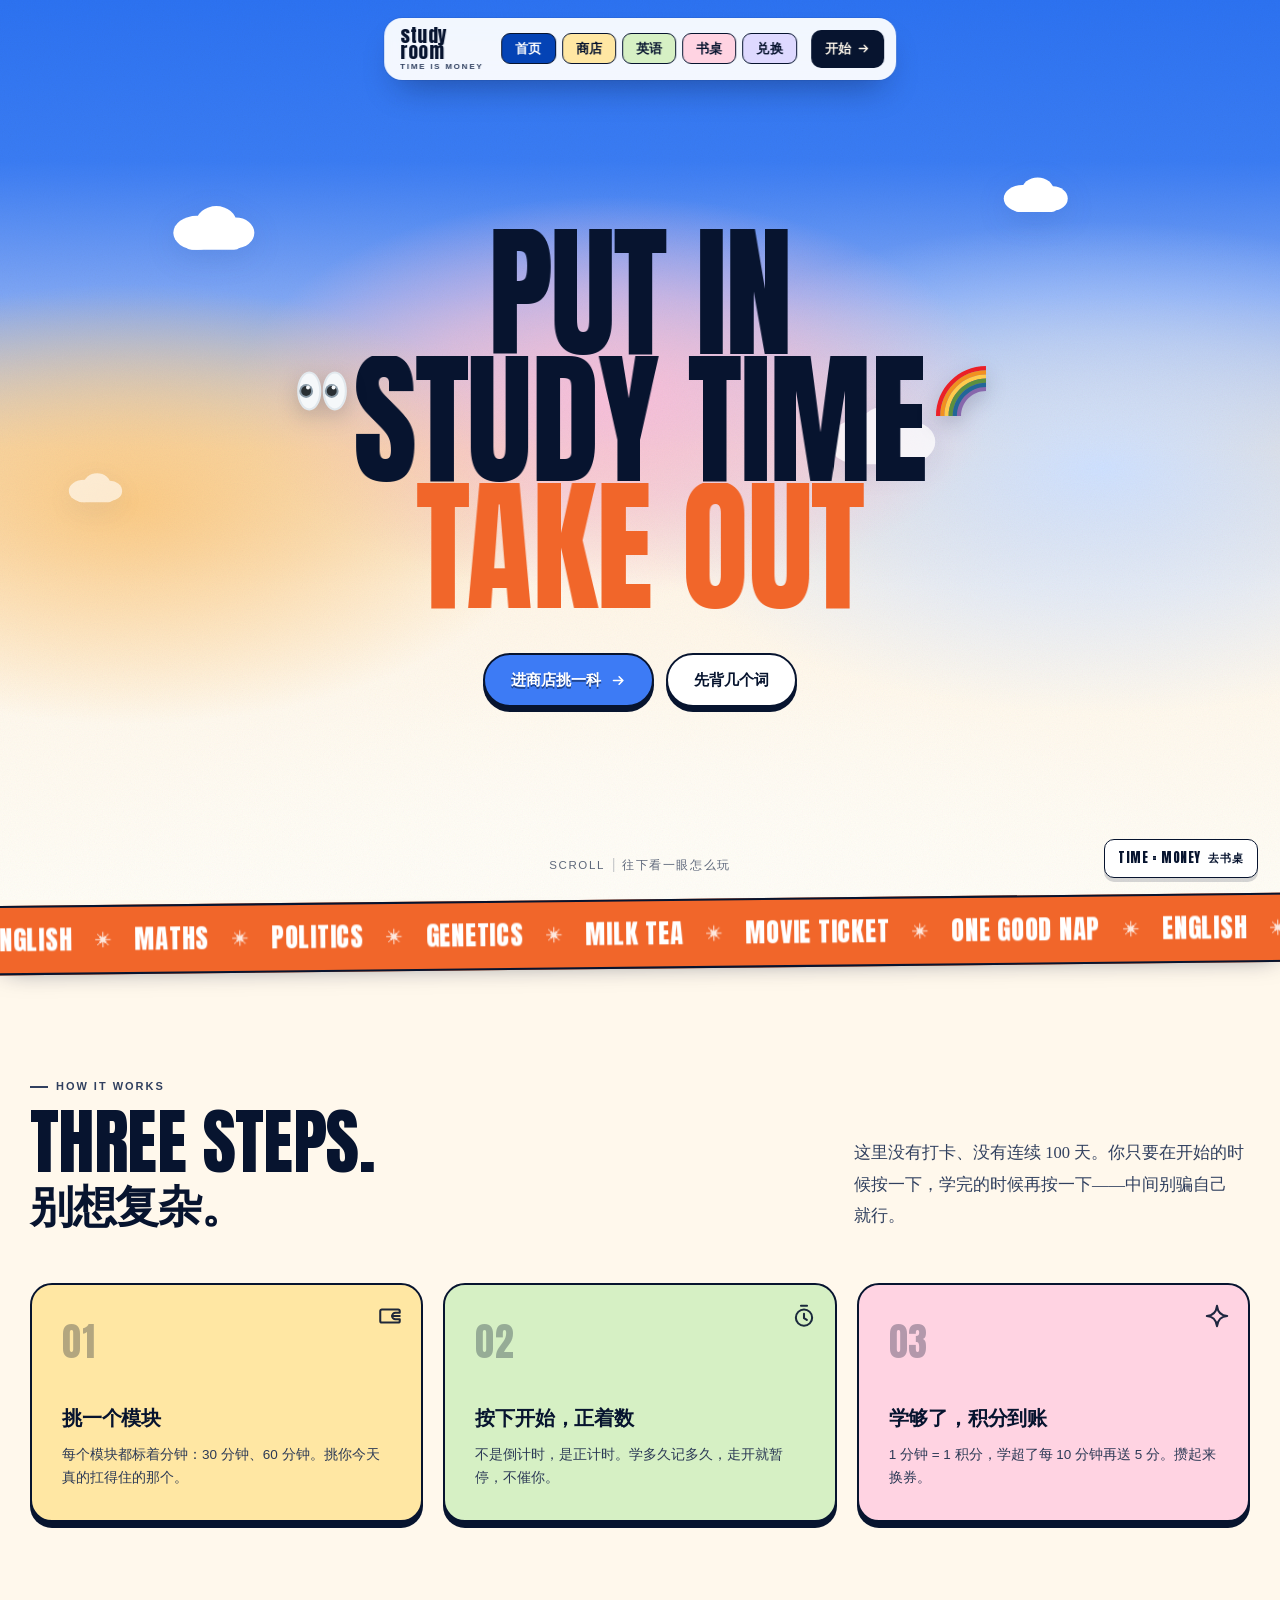
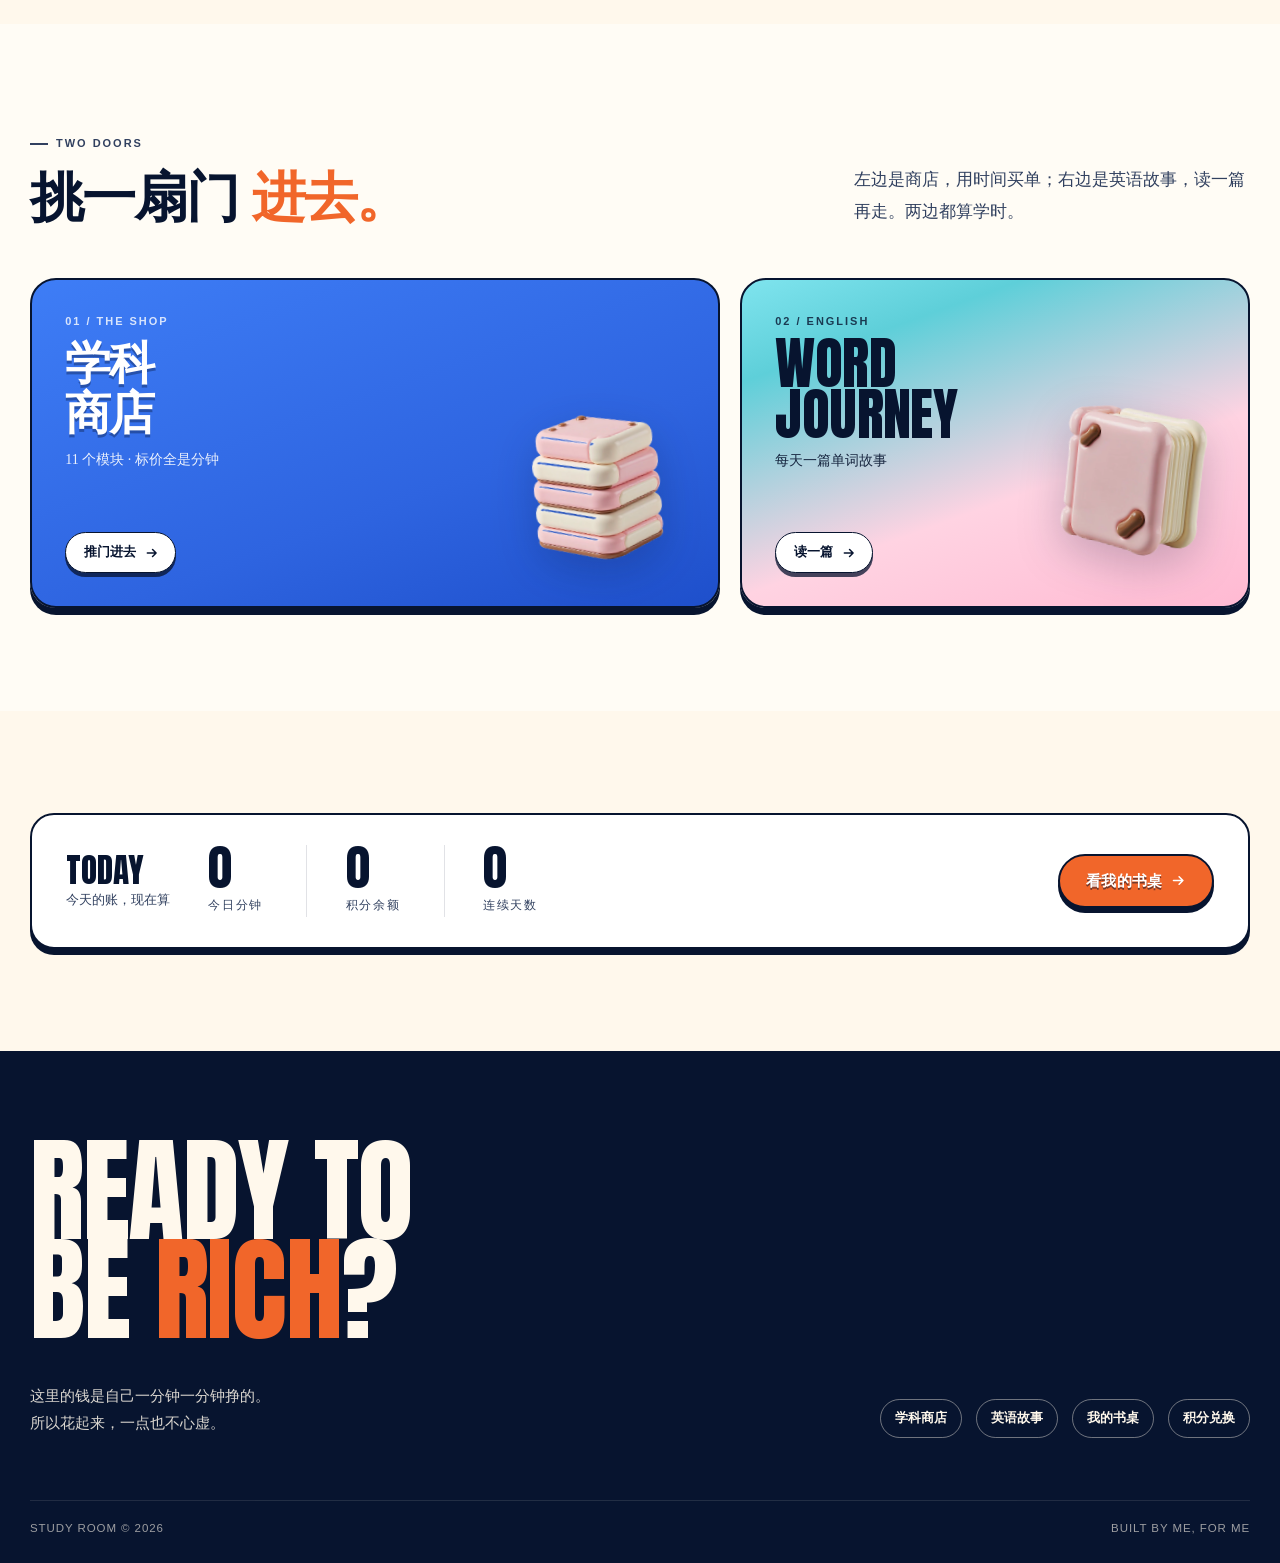
==== commit 3ae037cf: "style: 首页去掉“只收时间”贴纸与副标题两行，收紧标题与按钮间距" ====
--- a/index.html
+++ b/index.html
@@ -51,8 +51,6 @@
     </span>
   </div>
 
-  <p class="sticker"><i aria-hidden="true"></i>只收时间，不收钱</p>
-
   <h1>
     <span class="line"><span>PUT IN</span></span>
     <span class="line"><span>STUDY TIME</span></span>
@@ -60,9 +58,6 @@
     <img class="float float--eye" data-depth="34" src="assets/home/eye.svg" alt="" aria-hidden="true">
     <img class="float float--bow" data-depth="26" src="assets/home/rainbow.svg" alt="" aria-hidden="true">
   </h1>
-
-  <p class="sub rise">存进去的是分钟，取出来的是<b>奶茶、电影票，和一场好觉</b>。<br>
-    学多久算多久，一分不白学。</p>
 
   <div class="acts rise">
     <a class="btn" href="shop.html">进商店挑一科
--- a/assets/sky.css
+++ b/assets/sky.css
@@ -145,22 +145,9 @@
 }
 
 /* 小贴纸 */
-.sticker{
-  display:inline-flex;align-items:center;gap:8px;
-  padding:7px 14px;border-radius:999px;
-  background:#fff;border:var(--bd-thin);
-  font-family:var(--f-hand);font-size:14px;color:var(--ink);
-  transform:rotate(-2.2deg);
-  box-shadow:0 4px 0 rgba(6,18,46,.14);
-}
-.sticker i{
-  width:7px;height:7px;border-radius:50%;background:var(--orange);flex:none;
-  box-shadow:0 0 0 3px rgba(241,102,42,.18);
-}
-
 /* 巨大标题 */
 .hero h1{
-  position:relative;isolation:isolate;margin:clamp(16px,2.2vw,26px) 0 0;
+  position:relative;isolation:isolate;margin:0;
   font-family:var(--f-disp);font-weight:400;
   font-size:clamp(56px,11.4vw,220px);
   line-height:.83;letter-spacing:-.012em;text-transform:uppercase;
@@ -204,14 +191,7 @@
 }
 @keyframes spinSlow{to{transform:rotate(360deg)}}
 
-.hero p.sub{
-  margin-top:clamp(16px,2.2vw,26px);max-width:30em;
-  font-size:clamp(14.5px,1.35vw,17px);line-height:1.85;color:#20304F;
-  text-align:center;text-wrap:balance;
-}
-.hero p.sub b{font-weight:700;box-shadow:inset 0 -.42em 0 rgba(255,231,163,.95)}
-
-.acts{display:flex;flex-wrap:wrap;gap:12px;justify-content:center;margin-top:clamp(20px,2.4vw,30px)}
+.acts{display:flex;flex-wrap:wrap;gap:12px;justify-content:center;margin-top:clamp(30px,3.4vw,48px)}
 
 .btn{
   --bg:var(--blue-lt);--fg:#fff;
@@ -358,7 +338,7 @@
 .door:hover .door__go{transform:translateY(-2px);box-shadow:0 6px 0 rgba(6,18,46,.75)}
 .door__go svg{width:14px;height:14px;fill:none;stroke:currentColor;stroke-width:2.6;stroke-linecap:round;stroke-linejoin:round}
 .door__art{
-  position:absolute;right:6%;bottom:12%;
+  pointer-events:none;position:absolute;right:6%;bottom:12%;
   width:clamp(104px,12.5vw,176px);height:auto;z-index:-1;
   transform:rotate(-5deg);
   filter:drop-shadow(0 14px 22px rgba(6,18,46,.22));
@@ -425,11 +405,6 @@
 .rise{opacity:0;transform:translateY(22px);transition:opacity .7s var(--ease),transform .7s var(--ease)}
 .rise.is-in{opacity:1;transform:none}
 
-body.is-ready .sticker{animation:popIn .7s var(--ease-back) .42s both}
-@keyframes popIn{
-  from{opacity:0;transform:rotate(-2.2deg) scale(.86)}
-  to{opacity:1;transform:rotate(-2.2deg) scale(1)}
-}
 
 /* ==========================================================================
    响应式
@@ -459,14 +434,12 @@
 @media (max-width:620px){
   .wrap{width:calc(100% - 32px)}
   .hero h1{font-size:clamp(40px,13.6vw,74px);line-height:.86}
-  .hero p.sub{font-size:14px;line-height:1.8}
   .hero__meta{display:none}
   .scroll-dot{display:none}
   .corner{right:12px;bottom:12px;font-size:10px;padding:6px 10px}
   .corner b{font-size:11px}
   .cloud--c,.cloud--e{display:none}
   .door__art{width:88px;right:4%;bottom:8%;opacity:.85}
-  .hero p.sub br{display:none}
   .float--eye,.float--bow{width:34px}
   .float--eye{left:-.5em}
   .float--bow{right:-.42em}
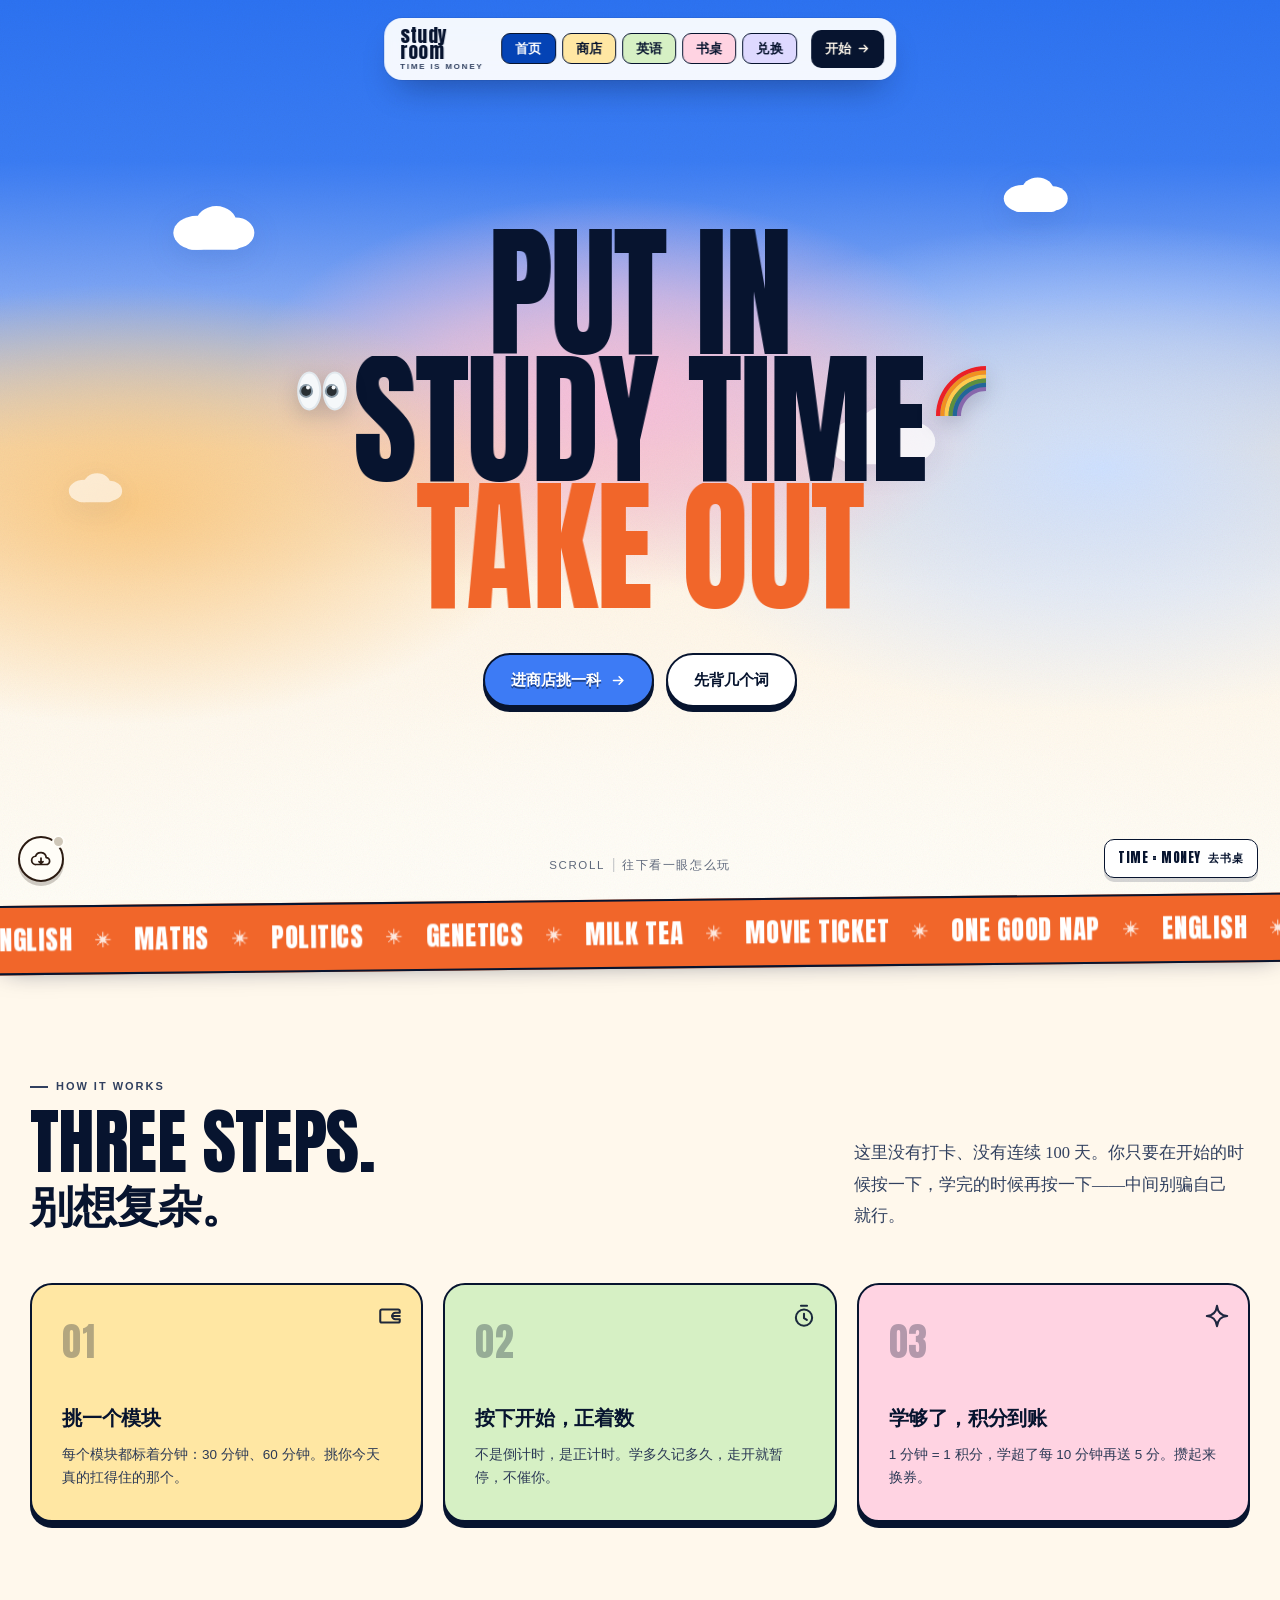
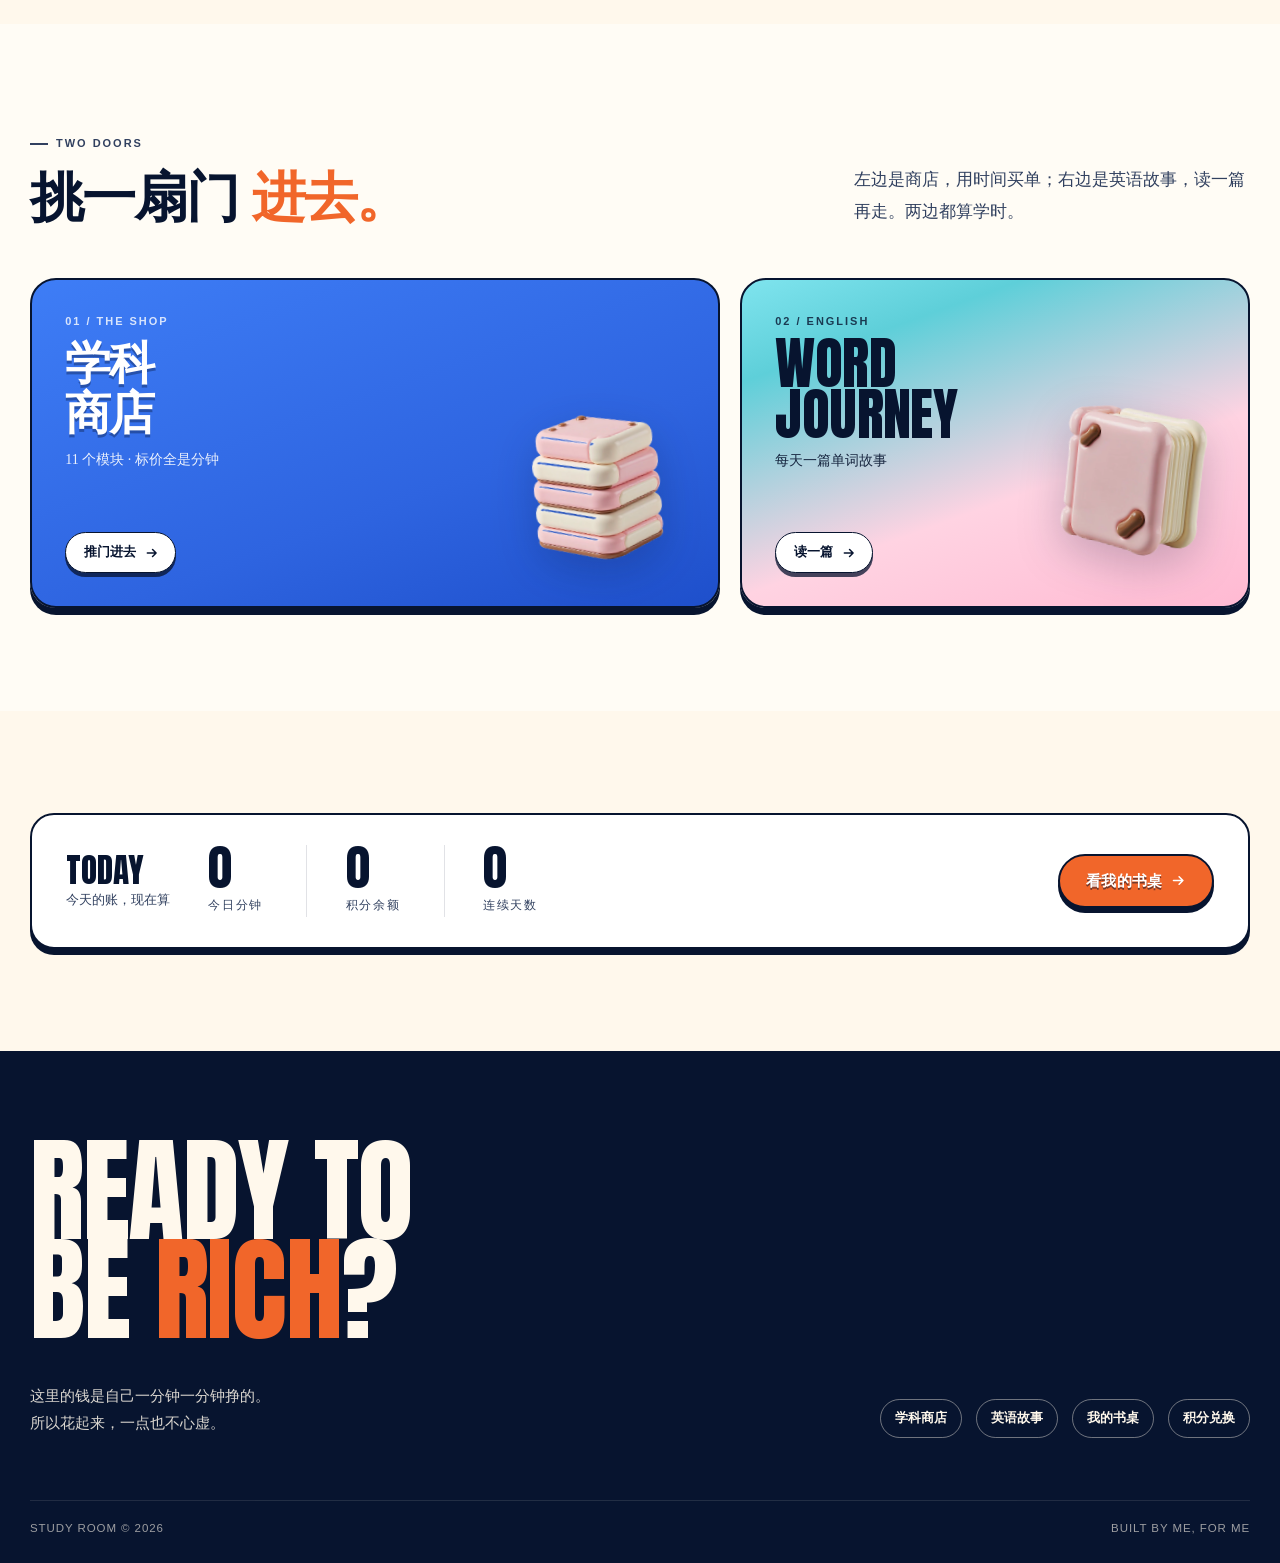
==== commit 20d6f42e: "feat: 积分跨设备同步（同步码 + Cloudflare Worker，端到端加密） - 新增 assets/sync.js：同步码派生密钥、AES-GCM 加密整包、拉取/上传/409 重试、离" ====
--- a/index.html
+++ b/index.html
@@ -200,5 +200,6 @@
 <script src="assets/data.js" defer></script>
 <script src="assets/store.js" defer></script>
 <script src="assets/sky.js" defer></script>
+<script src="assets/sync.js" defer></script>
 </body>
 </html>
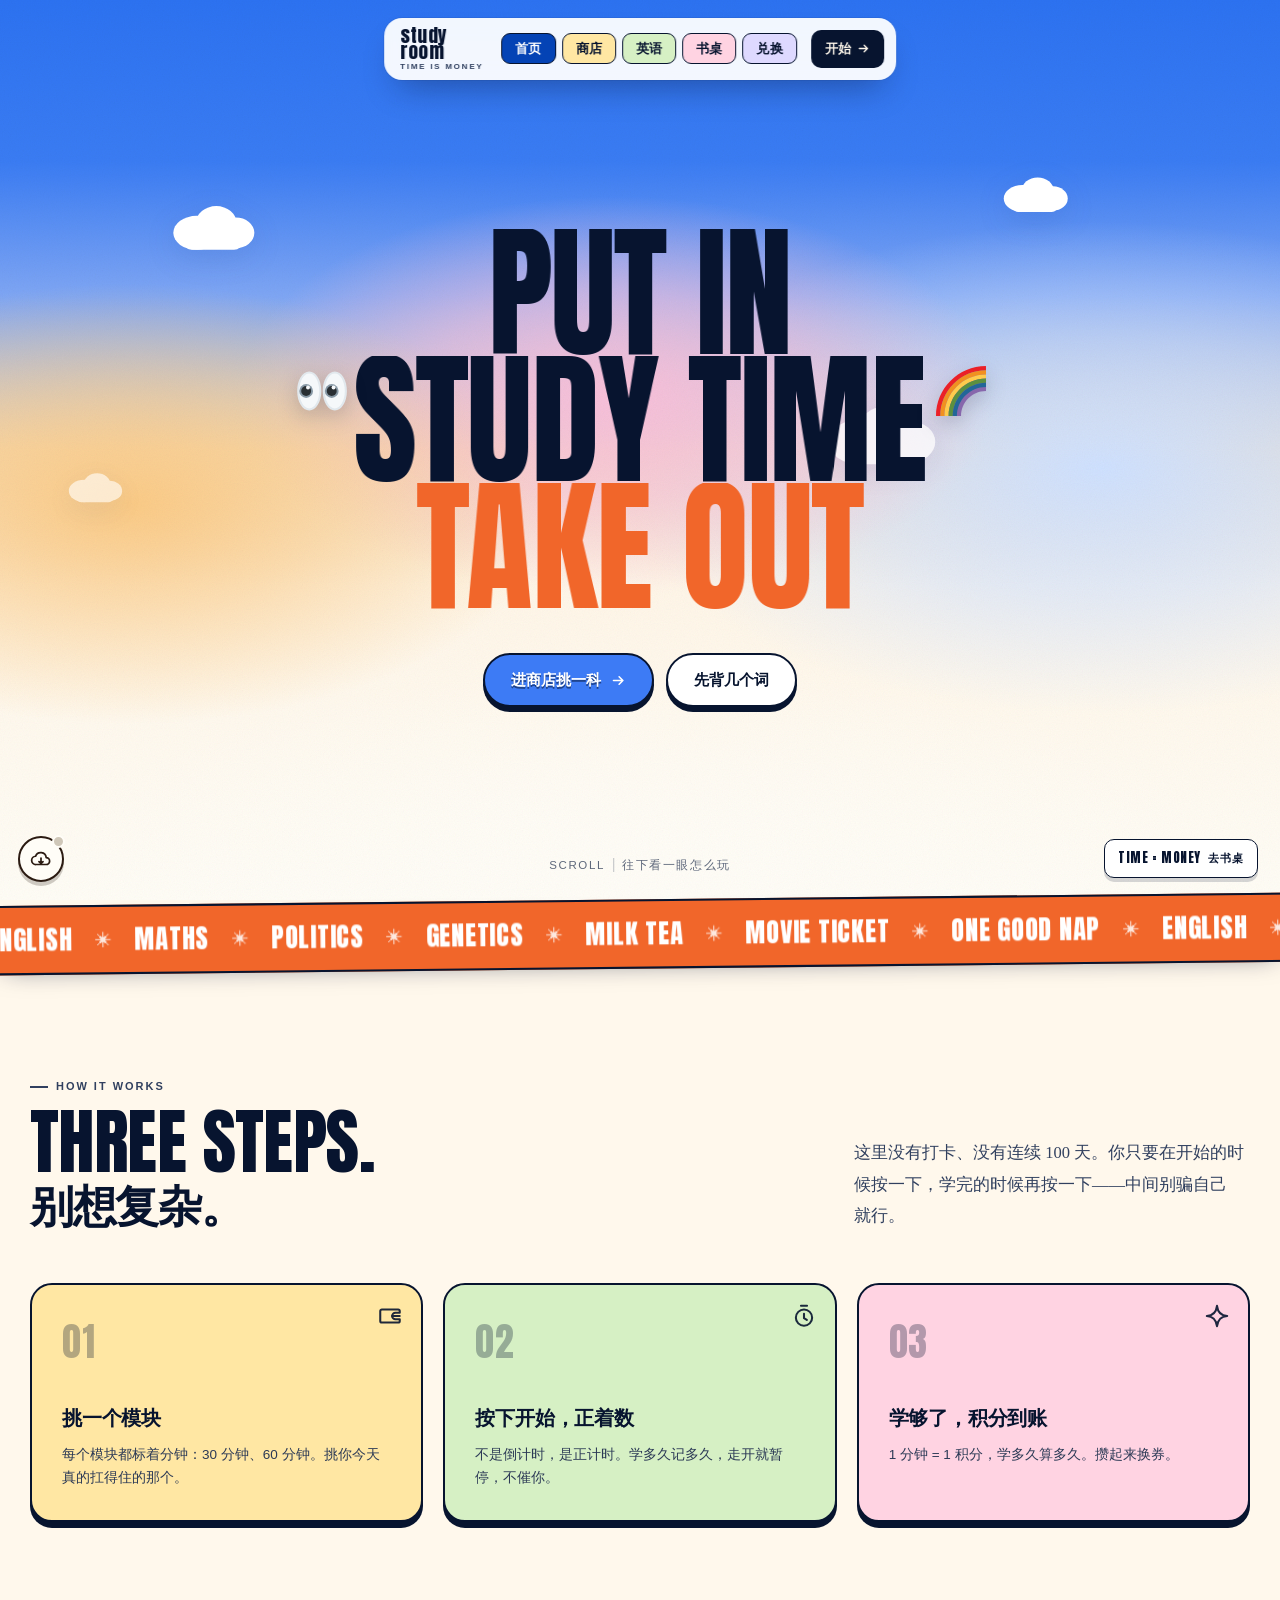
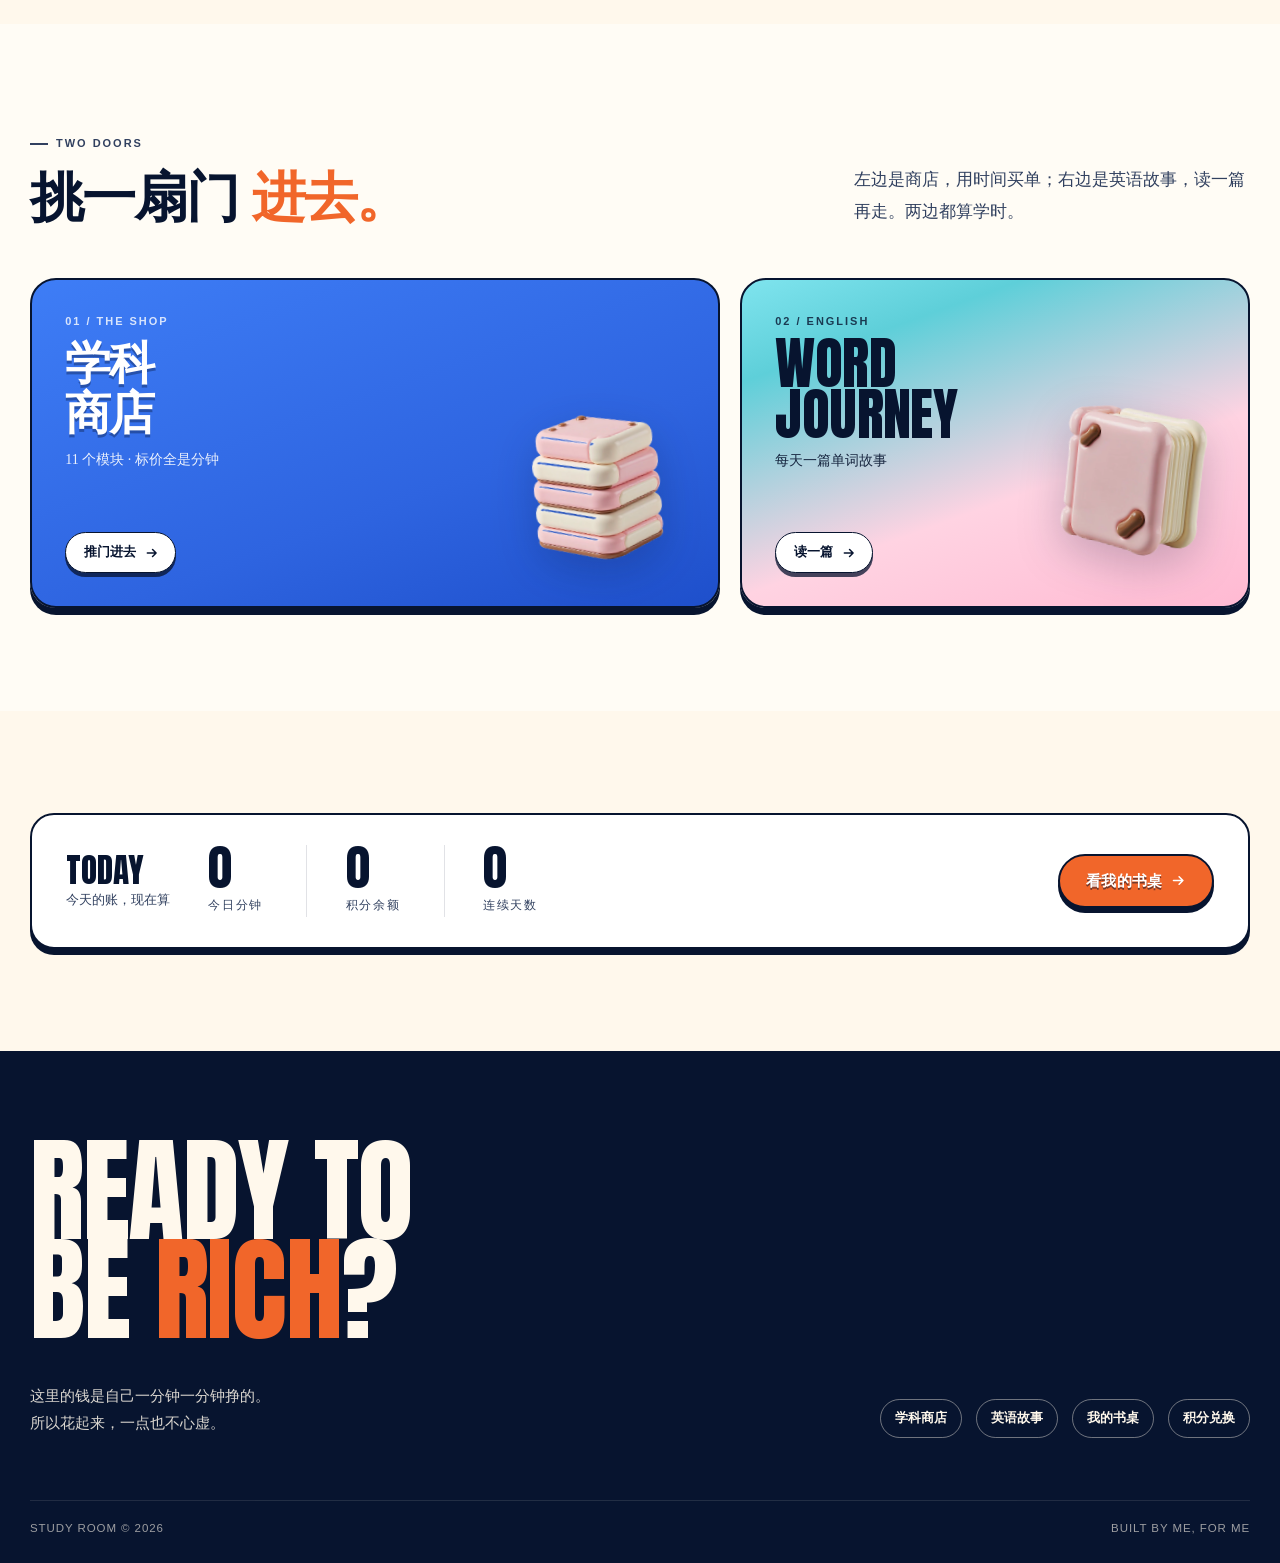
==== commit 9f59cc13: "feat: 计分改为 1 分钟 1 积分，取消每超 10 分钟 +5 - 结算按实际学习时长算，超出的那几分钟不再白学（35 分钟 = 35 分） - 书桌任务卡的「可得」随进度实时往上走，未达标时先" ====
--- a/index.html
+++ b/index.html
@@ -112,7 +112,7 @@
       <article class="step rise">
         <p class="step__n">03</p>
         <h3>学够了，积分到账</h3>
-        <p>1 分钟 = 1 积分，学超了每 10 分钟再送 5 分。攒起来换券。</p>
+        <p>1 分钟 = 1 积分，学多久算多久。攒起来换券。</p>
         <span class="step__ico" aria-hidden="true">
           <svg viewBox="0 0 24 24" width="26" height="26" fill="none" stroke="currentColor" stroke-width="1.9" stroke-linecap="round" stroke-linejoin="round"><path d="M12 2.6c.7 5.9 3.8 9 9.4 9.4-5.6.4-8.7 3.5-9.4 9.4-.7-5.9-3.8-9-9.4-9.4C8.2 11.6 11.3 8.5 12 2.6Z"/></svg>
         </span>
